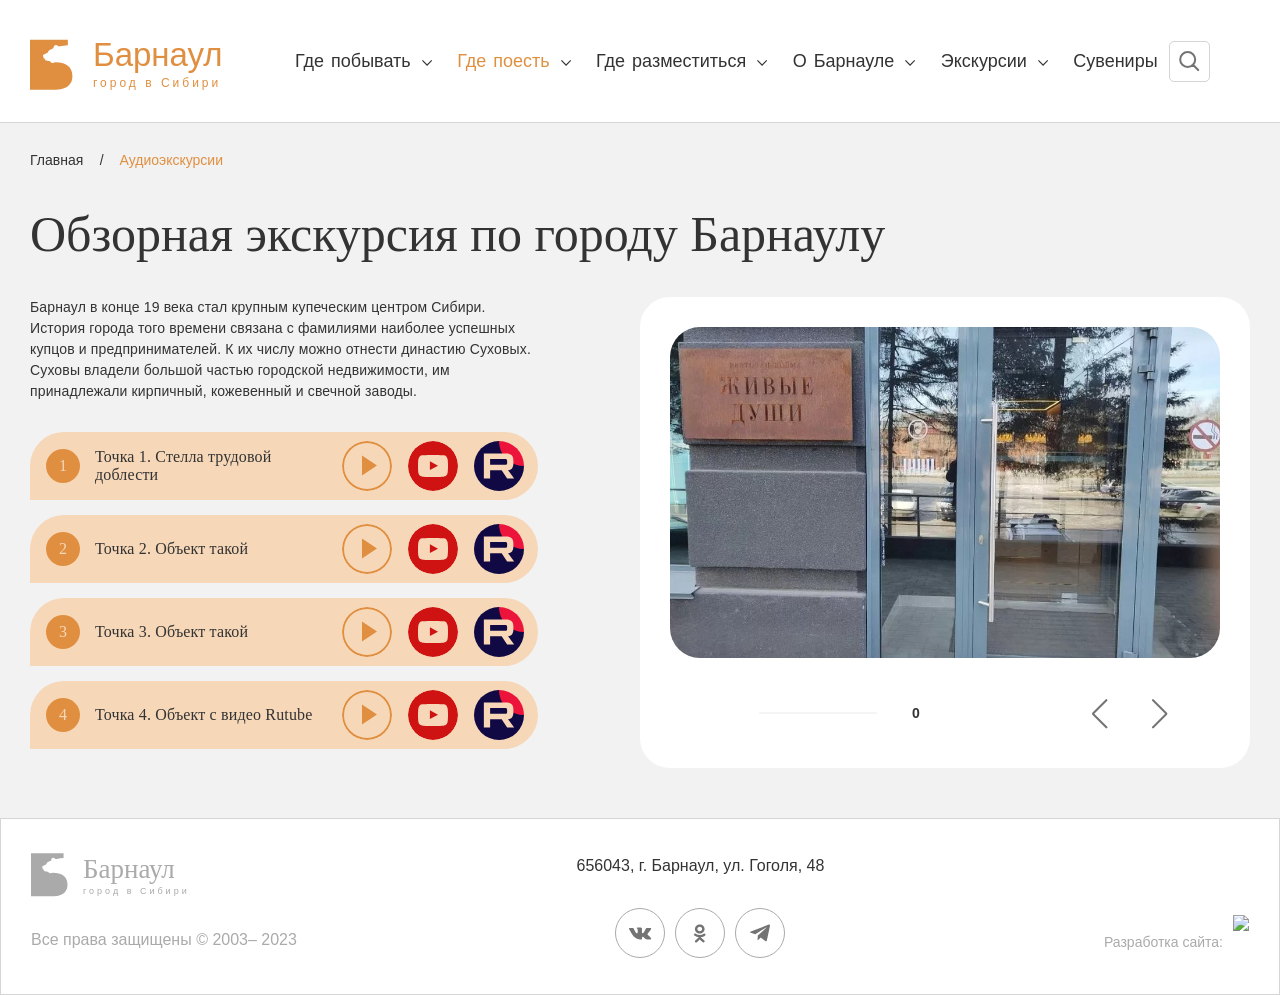
==== audio_tours.html @ 704bf7dd "upload static site" ====
<!DOCTYPE html>
<html lang="ru">

<head>
	<meta charset="UTF-8">
	<meta http-equiv="X-UA-Compatible" content="IE=edge">
	<meta name="viewport" content="width=device-width, initial-scale=1.0">
	<title>Барнаул | аудиоэкскурсии</title>
	<meta property="og:title" content="Барнаул | аудиоэкскурсии">
	<meta property="og:description" content="аудиоэкскурсии, город Барнаул">
	<meta property="og:url" content="/audio_tours.html">
	<meta property="og:site_name" content="Барнаул | аудиоэкскурсии">
	<!-- styles -->
	<link rel="stylesheet" href="css/vendor.min.css">
	<link rel="stylesheet" href="css/app.min.css">
</head>
<script>
	window.barnaul_data = {
		player_data: {
			"playlist": [{
				"title": "Rave Digger",
				"file": "rave_digger",
				"howl": null
			}, {
				"title": "80s Vibe",
				"file": "80s_vibe",
				"howl": null
			}, {
				"title": "Random podcast 1",
				"file": "3d45128e-9197-4abe-8f10-b49464379ad4",
				"howl": null
			}]
		},
	};
</script>
<html lang="ru-RU">

<body>
	<div class="site-wrap is-container-fix is-page-audio-tours" id="page">
		<!-- header -->
		<header class="header" id="header">
			<div class="container">
				<div class="x3-header">
					<div class="x3-header__logo">
						<a href="/" class="x3-logo ">
							<span class="x3-logo__img">
								<svg aria-hidden="true" width="43" height="51">
									<use xlink:href="#logo-svg"></use>
								</svg>
							</span>
							<span class="x3-logo__text">
								Барнаул
								<span>город в Сибири</span>
							</span>
						</a>
					</div>
					<div class="x3-header__menu">
						<div class="x3-tmenu ">
							<div class="x3-tmenu__icon">
								<svg aria-hidden="true" width="20" height="15">
									<use xlink:href="#menu-svg"></use>
								</svg>
							</div>
							<div class="x3-tmenu__wrap">
								<div class="x3-tmenu__mobile">
									<div class="x3-tmenu__btn"><a href="/feedback/" class="x3-btn">Свяжитесь с нами</a></div>
									<button class="x3-tmenu__close">
										<svg aria-hidden="true" width="15" height="15">
											<use xlink:href="#close-svg"></use>
										</svg></button>
								</div>
								<ul class="x3-tmenu__list">
									<li>
										<!-- <a href="/objects/where_visit/"> -->
										<a href="#">
											Где побывать <svg aria-hidden="true" width="11" height="7">
												<use xlink:href="#arrow-down-svg"></use>
											</svg></a>
										<ul>
											<!-- <li><a href="/objects/where_visit/Monuments/">Достопримечательности </a></li>
                                    <li><a href="/objects/where_visit/Museums/">Музеи / Галереи</a></li>
                                    <li><a href="/objects/where_visit/theaters/">Театры / Концертные залы</a></li> -->
											<li><a href="#">Достопримечательности </a></li>
											<li><a href="#">Музеи / Галереи</a></li>
											<li><a href="#">Театры / Концертные залы</a></li>
										</ul>
									</li>
									<li class="item-selected">
										<!-- <a href="/objects/where_eat/"> -->
										<a href="#">
											Где поесть <svg aria-hidden="true" width="11" height="7">
												<use xlink:href="#arrow-down-svg"></use>
											</svg></a>
										<ul>
											<li><a href="#">Кафе</a></li>
											<li><a href="#">Рестораны</a></li>
											<!-- <li><a href="/objects/where_eat/kafe/">Кафе</a></li>
                                    <li><a href="/objects/where_eat/restaurants/">Рестораны</a></li> -->
										</ul>
									</li>
									<li>
										<a href="#">
											<!-- <a href="/objects/where_stay/"> -->
											Где разместиться <svg aria-hidden="true" width="11" height="7">
												<use xlink:href="#arrow-down-svg"></use>
											</svg></a>
										<ul>
											<li><a href="#">Гостиницы/ Отели</a></li>
											<li><a href="#">Санатории</a></li>
											<li><a href="#">Хостелы</a></li>
											<!-- <li><a href="/objects/where_stay/hotels/">Гостиницы/ Отели</a></li>
                                    <li><a href="/objects/where_stay/sanatoriums/">Санатории</a></li>
                                    <li><a href="/objects/where_stay/hostels/">Хостелы</a></li> -->
										</ul>
									</li>
									<li>
										<a href="#">
											<!-- <a href="/about-barnaul/barnaul-turistiheskii/"> -->
											О Барнауле <svg aria-hidden="true" width="11" height="7">
												<use xlink:href="#arrow-down-svg"></use>
											</svg></a>
										<ul>
											<li><a href="#">Барнаул туристический</a></li>
											<li><a href="#">Интересный Барнаул</a></li>
											<li><a href="#" target="_blank">Советы туристам</a></li>
											<!-- <li><a href="/about-barnaul/barnaul-turistiheskii/">Барнаул туристический</a></li>
                                    <li><a href="/about-barnaul/interesnoe-o-gorode/">Интересный Барнаул</a></li>
                                    <li><a href="http://project27223.tilda.ws/visitingbarnaul" target="_blank">Советы туристам</a></li> -->
										</ul>
									</li>
									<li>
										<a href="#">
											<!-- <a href="/ekskursii/"> -->
											Экскурсии <svg aria-hidden="true" width="11" height="7">
												<use xlink:href="#arrow-down-svg"></use>
											</svg></a>
										<ul>
											<!-- <li><a href="/ekskursii/">Экскурсии</a></li> -->
											<li><a href="#">Экскурсии</a></li>
										</ul>
									</li>
									<li><a href="#" class="root-item">Сувениры</a></li>
									<!-- <li><a href="/souvenirs/" class="root-item">Сувениры</a></li> -->
								</ul>
							</div>
						</div>
					</div>
					<div class="x3-header__search x3-search">
						<div class="x3-search__icon svg-rotate">
							<svg aria-hidden="true" width="21" height="20">
								<use xlink:href="#search-svg"></use>
							</svg>
						</div>
						<div class="x3-search-panel">
							<div class="x3-search-panel__wrap">
								<form action="#">
									<!-- <form action="/search/index.php"> -->
									<input type="text" name="q" value="" size="15" maxlength="50" placeholder="Введите запрос">
								</form>
								<span class="x3-search-panel__text">Нажмите Enter для поиска или Esc для отмены</span>
								<button class="x3-search-panel__close">
									<svg aria-hidden="true" width="15" height="15">
										<use xlink:href="#close-svg"></use>
									</svg></button>
							</div>
						</div>
					</div>
					<div class="x3-header__btn">
						<!-- <a href="/feedback/" class="x3-btn">Свяжитесь с нами</a> -->
						<a href="#" class="x3-btn">Свяжитесь с нами</a>
					</div>
				</div>
			</div>
		</header>
		<!-- end of header -->
		<!-- menu -->
		<div class="menu">
		</div>
		<!-- end of menu -->
		<!-- layout -->
		<div class="site-content">
			<div class="container">
				<div class="x3-breadcrumb" itemscope="" itemtype="http://schema.org/BreadcrumbList">
					<div class="x3-breadcrumb__item" id="bx_breadcrumb_0" itemprop="itemListElement" itemscope="" itemtype="http://schema.org/ListItem">
						<a href="/" title="Главная" itemprop="item">
							<span itemprop="name">Главная</span>
						</a>
						<meta itemprop="position" content="1">
					</div>
					<div class="x3-breadcrumb__item">
						<span class="x3-breadcrumb__sep">/</span>
						<span>Аудиоэкскурсии</span>
					</div>
				</div>
				<h1 class="page-title">Обзорная экскурсия по городу Барнаулу</h1>
			</div>
			<section class="audio-tours__obzor container row">
				<div class="cell-5 cell-12-lg ">
					<div class="audio-tours__player">
						<div class="audio-player-slot">
							<div class="audio-player headline__player">
								<div id="loading"></div>
								<div id="playBtn" class="audio-player__play">
									<svg aria-hidden="true" width="45" height="45">
										<use xlink:href="#player-play-btn"></use>
									</svg>
								</div>
								<div id="pauseBtn" class="audio-player__pause">
									<svg aria-hidden="true" width="45" height="45">
										<use xlink:href="#player-pause-btn"></use>
									</svg>
								</div>
								<div class="audio-player__info">
									<div id="startbar" class="audio-player__startbar">
										<span class="start_title">Слушать аудиоэкскурсию</span>
									</div>
									<!-- Audio Info -->
									<div id="title">
										<span id="track"></span>
									</div>
									<div class="progress-track">
										<div id="progress"></div>
									</div>
									<div class="audio-player__footer progress-time">
										<div id="timer">0:00</div>
										<div id="duration">0:00</div>
									</div>
								</div>
							</div>
						</div>
						<div class="audio-player-controls">
							<div id="prevBtn"></div>
							<div id="nextBtn"></div>
						</div>
						<div class="audio-player-playlist">
							<div id="list"></div>
						</div>
					</div>
					<div class="audio-tours__text">
						Барнаул в конце 19 века стал крупным купеческим центром Сибири. История
						города того
						времени связана с фамилиями наиболее успешных купцов и предпринимателей. К их числу можно отнести династию
						Суховых. Суховы владели большой частью городской недвижимости, им принадлежали кирпичный, кожевенный и
						свечной заводы.
					</div>
					<div class="audio-tours__tabs">
						<div class="tabs-controls js-tabs-controls" data-tabs-container>
							<div class="tabs-item">
								<button data-tab-anchor="1" type="button" name="button" class="js-accordion-item tabs-trigger">
									<span class="accordion-title">Точка 1. Стелла трудовой доблести</span>
									<span class="accordion-icon accordion-icon_play">
										<svg aria-hidden="true" width="100%" height="100%">
											<use xlink:href="#media-audio-play"></use>
										</svg>
									</span>
									<span class="accordion-icon accordion-icon_pause">
										<svg aria-hidden="true" width="100%" height="100%">
											<use xlink:href="#media-audio-pause"></use>
										</svg>
									</span>
									<span class="accordion-icon accordion-icon_youtube">
										<svg aria-hidden="true" width="100%" height="100%">
											<use xlink:href="#media-youtube"></use>
										</svg>
									</span>
									<span class="accordion-icon accordion-icon_rutube">
										<svg aria-hidden="true" width="100%" height="100%">
											<use xlink:href="#media-rutube"></use>
										</svg>
									</span>
								</button>
								<div data-tab-target="1" class="tabs-target">
									<div class="tab-media tab-media_hide" id="tab-media-1">
										<audio src="https://html5book.ru/examples/media/track.mp3" controls loop>
									</div>
									<p>
										Как парк эта территория возникла в Барнауле относительно недавно –
										в тридцатые годы прошлого века. А уже в 1950-ых годах в парке была открыта сельскохозяйственная
										выставка – Алтайская ВДНХ. Помимо выставочных павильонов здесь были созданы пруд, летний кинотеатр
										и
										кафе. После развала СССР выставка закрылась.
									</p>
									<p>
										Сегодня Нагорный парк – одна из главных достопримечательностей города, наиболее популярное и
										благоустроенное место для прогулок.
										Но большую часть своей истории он провёл в совсем другом статусе…
									</p>
									<p>
										После эпидемии чумы, разразившейся в России в 1771 году, указом Сената были запрещены похороны при
										городских церквях. Местные власти приняли решение о создании нового, Нагорного кладбища, именно
										здесь. Рядом разместились Татарское и Протестантское кладбища. Умерших хоронили как бесплатно,
										так и за деньги. Плату взимали с тех. кто хотел похоронить родственника поближе к церкви. Храм,
										который сегодня находится в парке, – это копия кирпичного, построенного вместо сгоревшей
										деревянной
										церкви в середине XIX века. Среди похороненных есть самоубийца, атеисты и даже женщина – сотрудник
										ВЧК.
									</p>
									<p>
										А еще раньше, в первые годы строительства города и до создания кладбища, здесь собирались строить
										кремль для защиты от ДжунгАрского ханства. В итоге крепость построили на другом берегу Оби, в
										Белоярске.
									</p>
									<p>
										…Придя в Нагорный парк обязательно обратите внимание на большие буквы «БАРНАУЛ». К ним можно
										подойти
										и сфотографироваться! А если сделать на их фоне селфи, то надпись не исказится.
									</p>
									<div class="tabs-close-btn">
										<span>Свернуть</span>
										<svg aria-hidden="true" width="11" height="7">
											<use xlink:href="#arrow-down-svg"></use>
										</svg>
									</div>
								</div>
							</div>
							<div class="tabs-item">
								<button data-tab-anchor="2" type="button" name="button" class="js-accordion-item tabs-trigger">
									<span class="accordion-title">Точка 2. Объект такой</span>
									<span class="accordion-icon accordion-icon_play">
										<svg aria-hidden="true" width="100%" height="100%">
											<use xlink:href="#media-audio-play"></use>
										</svg>
									</span>
									<span class="accordion-icon accordion-icon_pause">
										<svg aria-hidden="true" width="100%" height="100%">
											<use xlink:href="#media-audio-pause"></use>
										</svg>
									</span>
									<span class="accordion-icon accordion-icon_youtube">
										<svg aria-hidden="true" width="100%" height="100%">
											<use xlink:href="#media-youtube"></use>
										</svg>
									</span>
									<span class="accordion-icon accordion-icon_rutube">
										<svg aria-hidden="true" width="100%" height="100%">
											<use xlink:href="#media-rutube"></use>
										</svg>
									</span>
								</button>
								<div data-tab-target="2" class="tabs-target">
									<div class="tab-media tab-media_hide" id="tab-media-2">
										<audio src="/resources/audio/80s_vibe.mp3" controls loop>
											<p>Your browser does not support the audio element.</p>
										</audio>
									</div>
									<p>
										Содержимое второй вкладки
									</p>
									<div class="tabs-close-btn">
										<span>Свернуть</span>
										<svg aria-hidden="true" width="11" height="7">
											<use xlink:href="#arrow-down-svg"></use>
										</svg>
									</div>
								</div>
							</div>
							<div class="tabs-item">
								<button data-tab-anchor="3" type="button" name="button" class="js-accordion-item tabs-trigger">
									<span class="accordion-title">Точка 3. Объект такой</span>
									<span class="accordion-icon accordion-icon_play">
										<svg aria-hidden="true" width="100%" height="100%">
											<use xlink:href="#media-audio-play"></use>
										</svg>
									</span>
									<span class="accordion-icon accordion-icon_pause">
										<svg aria-hidden="true" width="100%" height="100%">
											<use xlink:href="#media-audio-pause"></use>
										</svg>
									</span>
									<span class="accordion-icon accordion-icon_youtube">
										<svg aria-hidden="true" width="100%" height="100%">
											<use xlink:href="#media-youtube"></use>
										</svg>
									</span>
									<span class="accordion-icon accordion-icon_rutube">
										<svg aria-hidden="true" width="100%" height="100%">
											<use xlink:href="#media-rutube"></use>
										</svg>
									</span>
								</button>
								<div data-tab-target="3" class="tabs-target">
									Содержимое третьей вкладки
									<div class="tab-media " id="tab-media-3">
										<iframe width="560" height="315" src="https://www.youtube.com/embed/PR4EHK4P544?si=fDHed4vNyCrfZOGD" srcdomain="youtube" title="" frameborder="0"></iframe>
									</div>
									<div class="tabs-close-btn">
										<span>Свернуть</span>
										<svg aria-hidden="true" width="11" height="7">
											<use xlink:href="#arrow-down-svg"></use>
										</svg>
									</div>
								</div>
							</div>
							<div class="tabs-item">
								<button data-tab-anchor="4" type="button" name="button" class="js-accordion-item tabs-trigger">
									<span class="accordion-title">Точка 4. Объект c видео Rutube</span>
									<span class="accordion-icon accordion-icon_play">
										<svg aria-hidden="true" width="100%" height="100%">
											<use xlink:href="#media-audio-play"></use>
										</svg>
									</span>
									<span class="accordion-icon accordion-icon_pause">
										<svg aria-hidden="true" width="100%" height="100%">
											<use xlink:href="#media-audio-pause"></use>
										</svg>
									</span>
									<span class="accordion-icon accordion-icon_youtube">
										<svg aria-hidden="true" width="100%" height="100%">
											<use xlink:href="#media-youtube"></use>
										</svg>
									</span>
									<span class="accordion-icon accordion-icon_rutube">
										<svg aria-hidden="true" width="100%" height="100%">
											<use xlink:href="#media-rutube"></use>
										</svg>
									</span>
								</button>
								<div data-tab-target="4" class="tabs-target">
									Содержимое четвёртой вкладки
									<div class="tab-media " id="tab-media-4">
										<iframe width="560" height="315" src="https://rutube.ru/play/embed/6d9b102a6754d118b5153c78b319a82a" srcdomain="rutube" frameBorder="0" allow="clipboard-write; autoplay" webkitAllowFullScreen mozallowfullscreen allowFullScreen></iframe>
									</div>
									<!--     
                      <iframe id='my-player' src="https://rutube.ru/play/embed/{id_video_params}" style='height:auto;'> 
                      </iframe> 
                      { 
                          type: 'player:play', 
                          data: {} 
                      } 
                    
                    <script type="text/javascript">
                    function doCommand() {
                      var player = document.getElementById('my-player');
                      player.contentWindow.postMessage(JSON.stringify({CommandJSON}), '*');
                    }
                    </script> -->
									<div class="tabs-close-btn">
										<span>Свернуть</span>
										<svg aria-hidden="true" width="11" height="7">
											<use xlink:href="#arrow-down-svg"></use>
										</svg>
									</div>
								</div>
							</div>
						</div>
					</div>
				</div>
				<div class="cell-6 push-1 cell-12-lg push-0-lg">
					<div class="slider__block">
						<div class="swiper image-slider">
							<div class="swiper-wrapper">
								<div class="swiper-slide">
									<a href="#">
										<img loading="lazy" src="/img/slider/slide_audio_1.jpg" alt="">
									</a>
								</div>
								<div class="swiper-slide">
									<a href="#">
										<img loading="lazy" src="/img/slider/slide_audio_2.jpg" alt="">
									</a>
								</div>
								<div class="swiper-slide">
									<a href="#">
										<img loading="lazy" src="/img/slider/slide3.png" alt="">
									</a>
								</div>
							</div>
							<div class="swiper-controls">
								<div class="swiper-fractions">
									<div class="swiper-active-slide"></div>
									<div class="swiper-count-slides"></div>
								</div>
								<div class="swiper-scrollbar-holder">
									<div class="swiper-scrollbar"></div>
								</div>
								<div class="swiper-count-total"></div>
								<div class="swiper-arrows">
									<div class="swiper-button-prev">
										<svg aria-hidden="true" width="15" height="26">
											<use xlink:href="#slider-prev-svg"></use>
										</svg>
									</div>
									<div class="swiper-button-next">
										<svg aria-hidden="true" width="15" height="26">
											<use xlink:href="#slider-next-svg"></use>
										</svg>
									</div>
								</div>
							</div>
						</div>
					</div>
				</div>
			</section>
		</div>
		<!-- end of layout -->
		<!-- footer -->
		<footer class="x3-footer footer layout__footer" id="footer">
			<div class="container">
				<div class="x3-footer__logo">
					<a href="/" class="x3-logo x3-logo--dark">
						<span class="x3-logo__img">
							<svg aria-hidden="true" width="43" height="51">
								<use xlink:href="#logo-svg"></use>
							</svg>
						</span>
						<span class="x3-logo__text">
							Барнаул
							<span>город в Сибири</span>
						</span>
					</a>
					<div class="x3-footer__copyright">
						Все права защищены © 2003– 2023 </div>
				</div>
				<div class="x3-footer__contacts">
					656043, г. Барнаул, ул. Гоголя, 48 <div class="x3-footer__soc">
						<a href="https://vk.com/barnaultourism" target="_blank">
							<svg aria-hidden="true" width="23" height="13">
								<use xlink:href="#soc-vk-svg"></use>
							</svg>
						</a>
						<a href="https://ok.ru/group/70000000849849" target="_blank">
							<svg aria-hidden="true" width="12" height="19">
								<use xlink:href="#soc-ok-svg"></use>
							</svg>
						</a>
						<a href="https://t.me/barnaultourism" target="_blank">
							<svg aria-hidden="true" width="20" height="18">
								<use xlink:href="#soc-tg-svg"></use>
							</svg>
						</a>
					</div>
				</div>
				<div class="x3-footer__dev">
					Разработка сайта:
					<a href="https://klimovproject.online/">
						<img src="https://klimovproject.online/apple-touch-icon.png" />
					</a>
				</div>
			</div>
		</footer>
		<!-- end of footer -->
		<!-- svg-sprite -->
		<div class="common-svg-icons">
			<svg class="svg-sprite" xmlns="http://www.w3.org/2000/svg" style="display: none; width: 0;height: 0;" aria-hidden="true" version="1.1">
				<symbol id="logo-svg" height="52" viewBox="0 0 44 52" xmlns="http://www.w3.org/2000/svg">
					<path d="M26.2785 23.1766C23.4321 23.3071 23.0935 24.7789 21.6248 23.4044C20.1335 22.009 19.522 21.8903 17.7025 21.7379C15.8827 21.5856 15.1316 20.7462 15.2073 20.3648C15.2838 19.9836 15.8232 20.0496 15.7742 19.8199C15.6872 19.4143 14.188 19.5257 13.9327 18.7306C13.672 17.9186 13.5768 17.5209 13.4323 17.0684C13.028 15.8056 13.748 15.4666 13.748 15.4666C15.1742 14.8995 16.7459 14.1779 18.3235 13.239C19.1419 12.7522 18.0728 11.7682 19.7106 10.9126C20.7541 10.3678 21.8232 9.86653 22.9107 9.40139C22.919 9.39308 22.9258 9.38514 22.9366 9.3772C23.356 9.08413 24.1237 8.67197 24.1237 8.0644C24.1237 6.71505 25.2176 5.62111 26.5673 5.62111C27.2741 5.62111 27.8953 5.93551 28.3568 6.40065C29.2201 7.27 30.1071 6.90797 30.5726 6.87843C30.5838 6.87769 30.591 6.87917 30.6011 6.8788C33.2308 6.2633 35.9444 5.86452 38.7209 5.70004V0.230804H0.411414V0.252869H0V22.1673V51.2871H14.1895H26.2211C31.4726 51.1075 43.4005 49.6158 43.4005 37.459C43.4005 26.7841 35.6928 23.4639 26.2785 23.1766Z">
					</path>
				</symbol>
				<symbol id="arrow-down-svg" viewBox="0 0 11 7" xmlns="http://www.w3.org/2000/svg">
					<path d="M9.32362 0L10.1466 0.848338L5.07964 6.07143L0.0126953 0.848338L0.835672 0L5.07964 4.37475L9.32362 0Z">
					</path>
				</symbol>
				<symbol id="arrow-down-svg" viewBox="0 0 19 15" fill="none" xmlns="http://www.w3.org/2000/svg">
					<path d="M1.60645 7.3125L17.6064 7.3125M17.6064 7.3125L11.6064 1.3125M17.6064 7.3125L11.6064 13.3125" stroke="white" stroke-width="2" stroke-linecap="round" stroke-linejoin="round"></path>
				</symbol>
				<symbol id="search-svg" viewBox="0 0 21 20" fill="none" xmlns="http://www.w3.org/2000/svg">
					<path d="M19.1856 19L13.9856 13.8M8.68555 16C12.8277 16 16.1855 12.6421 16.1855 8.5C16.1855 4.35786 12.8277 1 8.68555 1C4.54341 1 1.18555 4.35786 1.18555 8.5C1.18555 12.6421 4.54341 16 8.68555 16Z" stroke-width="2" stroke-linecap="round" stroke-linejoin="round"></path>
				</symbol>
				<symbol id="slider-prev-svg" viewBox="0 0 15 26" fill="none" xmlns="http://www.w3.org/2000/svg">
					<path d="M13.0425 25L1.04248 13L13.0425 1" stroke-width="2" stroke-linecap="round" stroke-linejoin="round">
					</path>
				</symbol>
				<symbol id="slider-next-svg" viewBox="0 0 15 26" fill="none" xmlns="http://www.w3.org/2000/svg">
					<path d="M1.46191 25L13.4619 13L1.46191 1" stroke-width="2" stroke-linecap="round" stroke-linejoin="round">
					</path>
				</symbol>
				<symbol id="close-svg" viewBox="0 0 15 15" xmlns="http://www.w3.org/2000/svg">
					<path d="M13.5 1.5L1.5 13.5" stroke-width="1.5" stroke-linecap="round" stroke-linejoin="round"></path>
					<path d="M1.5 1.5L13.5 13.5" stroke-width="1.5" stroke-linecap="round" stroke-linejoin="round"></path>
				</symbol>
				<symbol id="menu-svg" viewBox="0 0 20 15" xmlns="http://www.w3.org/2000/svg">
					<path d="M1 7.94934H19" stroke-width="2" stroke-linecap="round" stroke-linejoin="round"></path>
					<path d="M1 1.94934H19" stroke-width="2" stroke-linecap="round" stroke-linejoin="round"></path>
					<path d="M1 13.9493H19" stroke-width="2" stroke-linecap="round" stroke-linejoin="round"></path>
				</symbol>
				<symbol id="arrow-left-svg" viewBox="0 0 38 15" xmlns="http://www.w3.org/2000/svg">
					<path d="M1 7.84961H37M37 7.84961L31 1.84961M37 7.84961L31 13.8496" stroke-width="2" stroke-linecap="round" stroke-linejoin="round"></path>
				</symbol>
				<symbol id="arrow-left2-svg" viewBox="0 0 19 15" fill="none" xmlns="http://www.w3.org/2000/svg">
					<path d="M17.127 7.07373L1.12695 7.07373M1.12695 7.07373L7.12695 1.07373M1.12695 7.07373L7.12695 13.0737" stroke="white" stroke-width="2" stroke-linecap="round" stroke-linejoin="round"></path>
				</symbol>
				<symbol id="dev-logo-svg" viewBox="0 0 82 33" fill="none" xmlns="http://www.w3.org/2000/svg">
					<path fill-rule="evenodd" clip-rule="evenodd" d="M78.1915 15.2018C78.2254 15.3389 78.2651 15.4835 78.2788 15.5842C78.1981 15.6234 78.0782 15.6393 77.9715 15.6484C77.9644 15.5583 77.9658 15.4824 77.9739 15.4183C78.0409 15.3433 78.115 15.2698 78.1915 15.2018ZM71.0916 17.8671C69.3055 23.0822 63.4678 17.7066 65.4379 16.5242C65.184 16.3941 64.9428 16.2528 64.7162 16.0999C64.6511 16.0556 64.6124 15.9876 64.5912 15.9141C64.704 15.8452 64.6974 15.9365 64.8267 15.9106C66.0742 15.6618 70.0031 17.3843 76.1722 16.1052C76.176 15.9841 76.1878 15.8558 76.2076 15.7202C76.2265 15.5214 76.2676 15.3255 76.3322 15.1378C76.3521 15.0636 76.3738 14.9885 76.3983 14.9111C77.4669 11.5239 83.9315 13.8751 79.5244 17.7803C79.3148 17.9658 79.1095 18.1071 78.9103 18.2092C78.8891 18.2398 78.8664 18.2692 78.8405 18.2974C77.6279 20.3487 76.547 21.0274 74.1346 22.0231C72.5841 22.6628 67.7017 24.3476 65.0108 24.5812C65.4431 26.2453 62.6498 27.0833 60.9308 25.5672C59.7413 25.4992 55.0614 25.2799 53.7884 24.738C52.6547 26.301 50.912 26.8683 48.9995 25.8369C47.1072 24.8164 50.2753 25.0318 47.9025 21.7926C46.1722 19.4301 46.3984 20.5854 44.0225 19.1527L43.6182 18.8537L43.6909 18.8627L43.6901 18.8625C44.7519 18.7139 50.4532 18.0352 47.5518 15.8354C40.9928 10.8622 49.7113 11.9321 50.9649 11.5714C51.4695 11.4262 49.5484 8.88002 51.0536 7.80271C53.3301 6.17323 55.8067 8.52717 56.9527 9.22477C57.2525 8.53818 57.2534 6.92356 58.06 6.35422C61.1337 4.18587 62.7806 9.91427 63.4791 10.316C63.4697 10.32 63.4753 10.3178 63.4626 10.3221C64.2541 10.3845 64.6152 6.8052 66.8572 7.36095C70.3321 8.22227 66.9592 14.4601 66.0142 15.8285C66.2724 15.1125 69.0124 8.07727 66.2583 8.31231C64.4986 10.0661 64.2659 14.4875 60.935 8.83443C60.4021 7.93063 60.0916 7.22955 59.0791 7.53093C58.6052 8.62159 58.6085 12.9576 55.2068 9.94589C54.4176 9.24683 53.1182 8.60395 52.0175 8.9822C51.9287 9.38501 53.3391 12.2802 51.6021 12.7502C49.1821 13.405 44.3555 11.7132 47.237 14.38C48.4397 15.4931 50.6779 17.4299 47.6911 18.6395C46.6501 19.0608 45.6799 19.0854 44.6557 18.984C45.6946 19.13 47.0425 19.3905 47.3843 19.8873C48.7734 21.9082 50.593 22.874 49.5461 24.8991C52.6221 26.1755 52.185 23.0656 53.9088 23.3422C57.1741 23.866 55.8775 24.13 60.2199 24.2333C60.5758 24.2589 60.9213 24.3579 61.0393 24.6165C62.0414 24.8982 63.5391 25.6274 63.625 24.9611L63.6188 24.9548C63.5301 24.9559 62.9505 24.4131 62.8405 24.3519C62.4459 24.1231 62.3123 23.619 62.5417 23.2259C62.7711 22.8328 63.2766 22.6996 63.6712 22.9282C64.2159 23.333 64.5794 23.7226 64.797 24.085C65.3086 23.8928 65.8292 23.7151 66.356 23.5436C65.8401 23.2759 65.8613 22.6225 65.7839 22.522C65.7089 22.5128 65.6791 22.5092 65.5975 22.4958C61.6468 21.8542 64.0762 21.1708 63.2804 19.861L63.279 19.8582C62.7928 20.0959 62.5044 20.5834 62.1023 21.0633L62.1018 21.0643H62.1013C61.4811 19.6666 62.7494 18.6236 64.0205 18.3347C64.4024 18.3232 64.721 18.622 64.7328 19.0022C64.7441 19.3825 64.4444 19.7002 64.063 19.7116L64.0196 19.7101C64.155 19.8928 64.2074 20.1679 64.2414 20.4329C64.2815 20.7477 64.2957 21.0482 64.3929 21.1608L64.4038 21.1599C64.4132 21.1145 64.3915 21.1287 64.3995 21.0921C64.5982 21.0441 64.8054 21.0182 65.0117 21.0145C65.9538 20.9978 66.8823 21.4503 66.9219 22.4562C66.9252 22.5428 66.9224 22.6334 66.912 22.7282C67.1164 22.8616 67.3793 22.9432 67.7102 23.1153L67.7706 23.0967C70.0074 22.4002 72.3079 21.6886 74.4735 20.3717C76.2383 19.2985 76.472 19.1393 77.1082 18.0664C76.9444 17.9348 76.7986 17.7724 76.674 17.5879C75.0253 17.8208 73.0452 17.942 71.0987 17.829C71.0968 17.8417 71.0944 17.8542 71.0916 17.8671ZM66.3031 16.9091C65.335 17.6737 66.7435 18.5439 67.9551 18.5048C67.7338 18.2162 67.6351 17.693 67.7054 17.3448C67.2164 17.2238 66.7463 17.0796 66.3031 16.9091ZM66.8695 22.699C66.8525 22.6602 66.8289 22.6286 66.8001 22.6345L66.7997 22.6435C66.8223 22.6631 66.8454 22.6815 66.8695 22.699ZM77.2239 17.8687L77.2597 17.8072C77.196 17.7891 77.1337 17.768 77.0733 17.7434C77.1214 17.7884 77.1719 17.8301 77.2239 17.8687ZM79.0444 17.6227C79.0529 17.6779 79.0557 17.7338 79.0524 17.7895C79.1435 17.7246 79.2351 17.6502 79.3271 17.5657C79.4007 17.4977 79.4706 17.4306 79.5381 17.3639C79.3828 17.4629 79.2167 17.5499 79.0444 17.6227ZM53.8743 24.6157C53.8805 24.6099 53.8847 24.6035 53.8875 24.5968L53.8743 24.6157ZM49.4545 25.066L49.4474 25.0783L49.4502 25.0779L49.4545 25.066ZM76.5664 16.0205L76.5866 16.0159C76.58 15.995 76.5734 15.9738 76.5673 15.953C76.5668 15.9759 76.5664 15.9983 76.5664 16.0205ZM52.0203 8.97335C52.0241 8.96729 52.0264 8.96343 52.0297 8.95242C52.0255 8.95774 52.0227 8.96526 52.0203 8.97335ZM78.1551 14.3809C78.2552 14.3195 78.3703 14.2631 78.5011 14.2127C78.8188 14.1837 79.1487 14.2192 79.4399 14.3158C79.4753 14.4263 79.4871 14.5656 79.4786 14.7227C79.3431 14.599 79.1699 14.5071 78.9778 14.4479C78.8343 14.2632 78.5719 14.2072 78.1551 14.3809ZM80.071 14.7001C80.4377 15.0961 80.4727 15.7204 79.7689 16.5448C79.5574 16.7923 79.3238 16.9848 79.0812 17.1261C79.6556 16.5487 80.054 15.5225 80.071 14.7001ZM79.9336 13.9264L79.9719 13.9481L79.9369 13.9327L79.9336 13.9264Z" fill="#AAAAAA"></path>
					<path fill-rule="evenodd" clip-rule="evenodd" d="M43.6182 26.6819C51.7778 26.1188 55.2716 26.0981 63.8078 26.2857C67.783 26.3692 66.4859 26.3065 69.8546 26.5358C61.5903 27.0574 52.1753 26.9321 43.6182 26.6819V26.661V26.6819Z" fill="#AAAAAA"></path>
					<path d="M24.6752 4.53235L27.7458 0.507712H22.5912L19.582 4.53235H24.6752Z" fill="#AD2C21"></path>
					<path d="M13.5217 32.2572C13.159 32.2572 12.7979 32.2008 12.4383 32.0879C12.079 31.9749 11.7891 31.8279 11.5688 31.6473L11.9381 30.8725C12.1322 31.021 12.3736 31.1404 12.662 31.2308C12.9502 31.3212 13.2367 31.3663 13.5217 31.3663C13.8779 31.3663 14.1761 31.3082 14.4156 31.1921C14.6553 31.0759 14.8365 30.9048 14.9597 30.6788C15.0826 30.4529 15.1442 30.1721 15.1442 29.8364V28.8581L15.2512 28.9261C15.2187 29.1263 15.1135 29.3183 14.9353 29.5023C14.7572 29.6862 14.5354 29.8364 14.2699 29.9525C14.0043 30.0686 13.7321 30.1267 13.4537 30.1267C12.9679 30.1267 12.5357 30.0122 12.1568 29.7831C11.7777 29.5539 11.4783 29.2407 11.2579 28.8438C11.0378 28.4467 10.9277 27.9931 10.9277 27.4832C10.9277 26.9732 11.0362 26.5196 11.253 26.1225C11.4702 25.7253 11.7681 25.4124 12.147 25.1832C12.5259 24.9539 12.9518 24.8394 13.4245 24.8394C13.6189 24.8394 13.8066 24.8635 13.988 24.912C14.1695 24.9605 14.3378 25.0283 14.4934 25.1153C14.6488 25.2025 14.788 25.2977 14.911 25.401C15.0342 25.5043 15.1345 25.6142 15.2122 25.7303C15.2899 25.8464 15.3386 25.9563 15.3581 26.0595L15.1442 26.137V24.946H16.1448V29.72C16.1448 30.1267 16.0851 30.4867 15.9652 30.7999C15.8454 31.113 15.6721 31.3777 15.4455 31.5938C15.2187 31.8101 14.9434 31.9749 14.6197 32.0879C14.2957 32.2008 13.9297 32.2572 13.5217 32.2572ZM13.5606 29.2069C13.8779 29.2069 14.1598 29.1325 14.4058 28.984C14.6519 28.8357 14.8431 28.6323 14.979 28.3741C15.1151 28.1157 15.1829 27.8189 15.1829 27.4832C15.1829 27.1474 15.1135 26.8488 14.9742 26.5873C14.8348 26.3257 14.6438 26.1209 14.401 25.9723C14.158 25.8239 13.8779 25.7498 13.5606 25.7498C13.2496 25.7498 12.9728 25.8255 12.7298 25.9771C12.487 26.1291 12.2958 26.3355 12.1568 26.597C12.0174 26.8585 11.9477 27.1538 11.9477 27.4832C11.9477 27.8125 12.0174 28.1078 12.1568 28.3691C12.2958 28.6306 12.487 28.8357 12.7298 28.984C12.9728 29.1325 13.2496 29.2069 13.5606 29.2069ZM17.5441 30.0299V24.946H18.5545V26.5437L18.4573 26.1565C18.5286 25.911 18.6499 25.6882 18.8216 25.4883C18.9933 25.288 19.1909 25.1299 19.4144 25.0138C19.6378 24.8975 19.8694 24.8394 20.1091 24.8394C20.2192 24.8394 20.3245 24.8491 20.4248 24.8684C20.5251 24.8879 20.6044 24.9103 20.6628 24.9362L20.4004 26.0209C20.3228 25.9885 20.2369 25.9611 20.143 25.9386C20.049 25.9159 19.9568 25.9047 19.8661 25.9047C19.6911 25.9047 19.5245 25.9386 19.3657 26.0062C19.2071 26.074 19.0678 26.1677 18.9479 26.2872C18.8283 26.4066 18.7327 26.5454 18.6614 26.7034C18.5902 26.8616 18.5545 27.0343 18.5545 27.2216V30.0299H17.5441ZM23.5387 30.1267C23.04 30.1267 22.5947 30.0122 22.2029 29.7831C21.8109 29.5539 21.5017 29.2407 21.2749 28.8438C21.0483 28.4467 20.935 27.9931 20.935 27.4832C20.935 26.9732 21.0483 26.5196 21.2749 26.1225C21.5017 25.7253 21.8109 25.4124 22.2029 25.1832C22.5947 24.9539 23.04 24.8394 23.5387 24.8394C24.031 24.8394 24.4731 24.9539 24.8649 25.1832C25.2569 25.4124 25.5659 25.7253 25.7927 26.1225C26.0195 26.5196 26.1329 26.9732 26.1329 27.4832C26.1329 27.9931 26.0195 28.4467 25.7927 28.8438C25.5659 29.2407 25.2569 29.5539 24.8649 29.7831C24.4731 30.0122 24.031 30.1267 23.5387 30.1267ZM23.5387 29.2165C23.8431 29.2165 24.1151 29.1406 24.3548 28.989C24.5944 28.8372 24.7823 28.6306 24.9184 28.3691C25.0545 28.1078 25.1192 27.8125 25.1127 27.4832C25.1192 27.1474 25.0545 26.8488 24.9184 26.5873C24.7823 26.3257 24.5944 26.1209 24.3548 25.9723C24.1151 25.8239 23.8431 25.7498 23.5387 25.7498C23.2343 25.7498 22.9607 25.8255 22.7179 25.9771C22.4749 26.1291 22.2853 26.3355 22.1494 26.597C22.0133 26.8585 21.9486 27.1538 21.9549 27.4832C21.9486 27.8125 22.0133 28.1078 22.1494 28.3691C22.2853 28.6306 22.4749 28.8372 22.7179 28.989C22.9607 29.1406 23.2343 29.2165 23.5387 29.2165ZM29.0088 30.1267C28.6459 30.1267 28.3303 30.0429 28.0615 29.875C27.7926 29.7072 27.5852 29.4716 27.4395 29.168C27.2939 28.8647 27.2209 28.5031 27.2209 28.0835V24.946H28.2218V27.8125C28.2218 28.2577 28.327 28.6097 28.5375 28.8679C28.7481 29.1263 29.041 29.2553 29.4168 29.2553C29.6045 29.2553 29.7761 29.2248 29.9318 29.1632C30.0872 29.1018 30.2216 29.0164 30.335 28.9068C30.4482 28.7969 30.5374 28.6644 30.6021 28.5095C30.6669 28.3546 30.6993 28.1868 30.6993 28.006V24.946H31.6999V30.0299H30.6993V28.9647L30.8741 28.8486C30.7965 29.0875 30.6652 29.3038 30.4807 29.4973C30.2961 29.691 30.0774 29.8443 29.8248 29.9573C29.5722 30.0703 29.3001 30.1267 29.0088 30.1267ZM33.099 32.1605V24.946H34.1096V26.108L33.9541 26.0209C33.9928 25.8271 34.1031 25.6416 34.2845 25.464C34.4658 25.2865 34.6876 25.1413 34.9499 25.0283C35.2123 24.9153 35.4826 24.8587 35.7612 24.8587C36.221 24.8587 36.6291 24.9717 36.9854 25.1977C37.3415 25.4236 37.6234 25.7336 37.8306 26.1274C38.0379 26.5211 38.1415 26.9732 38.1415 27.4832C38.1415 27.9867 38.0395 28.4369 37.8356 28.8341C37.6315 29.231 37.3512 29.5442 36.995 29.7733C36.6388 30.0025 36.2373 30.1172 35.7903 30.1172C35.4924 30.1172 35.2042 30.0574 34.9256 29.938C34.6472 29.8185 34.4108 29.6653 34.2163 29.478C34.0221 29.2907 33.9023 29.0972 33.8568 28.8969L34.1096 28.7613V32.1605H33.099ZM35.6253 29.1972C35.9231 29.1972 36.1887 29.123 36.4218 28.9745C36.655 28.826 36.8396 28.6225 36.9757 28.3643C37.1117 28.1061 37.1798 27.8125 37.1798 27.4832C37.1798 27.1538 37.1134 26.8616 36.9805 26.6067C36.8477 26.3517 36.6646 26.1499 36.4316 26.0015C36.1984 25.8529 35.9297 25.7788 35.6253 25.7788C35.3207 25.7788 35.0519 25.8512 34.8186 25.9966C34.5856 26.142 34.401 26.3438 34.265 26.6019C34.1291 26.8601 34.0608 27.1538 34.0608 27.4832C34.0608 27.8125 34.1291 28.1061 34.265 28.3643C34.401 28.6225 34.5856 28.826 34.8186 28.9745C35.0519 29.123 35.3207 29.1972 35.6253 29.1972Z" fill="#AAAAAA"></path>
					<path d="M24.1058 22.1731L17.6469 13.6617L23.8574 5.52165H18.7026L15.0694 10.3808L11.5294 5.52165H6.09529L12.3059 13.7854L5.87793 22.1731H11.1568L14.9453 17.0661L18.6095 22.1731H24.1058ZM35.533 9.32851L40.4393 3.75743V0.507595H29.4006L26.331 4.53129H34.4773L30.0058 9.57607V12.888H32.3036C35.1604 12.888 36.3716 13.9092 36.3716 15.5496C36.3716 17.3138 34.8187 18.3352 32.3036 18.3352C30.0368 18.3352 27.7389 17.6233 26.0929 16.3854L24.1367 20.2231C26.2484 21.7089 29.3848 22.5446 32.4277 22.5446C38.6073 22.5446 41.433 19.2019 41.433 15.5496C41.433 12.3617 39.4457 9.94745 35.533 9.32851Z" fill="#AAAAAA"></path>
					<path d="M5.0932 30.1691L10.5227 23.1815H5.36809L0 30.1691H5.0932Z" fill="#AAAAAA"></path>
				</symbol>
				<symbol id="soc-vk-svg" viewBox="0 0 23 13" fill="none" xmlns="http://www.w3.org/2000/svg">
					<path d="M21.9722 11.2108C21.9126 11.1162 21.544 10.3563 19.7703 8.79465C17.9135 7.15934 18.1629 7.42489 20.3994 4.59727C21.7616 2.8752 22.3062 1.82355 22.1357 1.37397C21.9736 0.945428 20.9717 1.05848 20.9717 1.05848L17.6405 1.07688C17.6405 1.07688 17.3938 1.04533 17.2095 1.14918C17.0308 1.25172 16.9157 1.48834 16.9157 1.48834C16.9157 1.48834 16.3878 2.8213 15.6838 3.95445C14.1997 6.34563 13.6053 6.47183 13.3628 6.32329C12.7988 5.97756 12.9401 4.93248 12.9401 4.19107C12.9401 1.87351 13.3101 0.907305 12.2182 0.657539C11.8551 0.574722 11.5891 0.519511 10.662 0.510309C9.47306 0.498478 8.46565 0.514253 7.89612 0.778479C7.51643 0.95463 7.22405 1.34768 7.4028 1.37003C7.62313 1.39764 8.12199 1.49754 8.38666 1.83933C8.72894 2.2797 8.71646 3.27088 8.71646 3.27088C8.71646 3.27088 8.91323 5.99859 8.25779 6.33775C7.80743 6.57042 7.19079 6.09587 5.86743 3.92553C5.18982 2.81473 4.6771 1.58562 4.6771 1.58562C4.6771 1.58562 4.57872 1.35688 4.40273 1.23463C4.18933 1.08609 3.89001 1.03876 3.89001 1.03876L0.722268 1.05717C0.722268 1.05717 0.246967 1.07031 0.0723666 1.26618C-0.0828336 1.44102 0.0598952 1.8012 0.0598952 1.8012C0.0598952 1.8012 2.54033 7.30526 5.34779 10.0803C7.92383 12.624 10.8477 12.457 10.8477 12.457H12.1724C12.1724 12.457 12.5729 12.4149 12.7766 12.2059C12.9651 12.014 12.9581 11.6538 12.9581 11.6538C12.9581 11.6538 12.9318 9.96724 13.7577 9.71879C14.5711 9.47428 15.6159 11.3488 16.7231 12.0705C17.5601 12.6161 18.1961 12.4965 18.1961 12.4965L21.1574 12.457C21.1574 12.457 22.7067 12.3663 21.9722 11.2108Z" fill="#737373"></path>
				</symbol>
				<symbol id="soc-ok-svg" viewBox="0 0 12 19" fill="none" xmlns="http://www.w3.org/2000/svg">
					<path d="M4.81567 13.186C3.32839 13.0405 1.98739 12.6968 0.839286 11.8543C0.696827 11.7495 0.549748 11.6485 0.419747 11.5314C-0.0827762 11.0786 -0.13341 10.56 0.264228 10.0255C0.6044 9.56817 1.17544 9.44582 1.76898 9.70843C1.88391 9.75933 1.99342 9.82286 2.09831 9.8911C4.238 11.2705 7.17738 11.3086 9.32511 9.95313C9.5379 9.80005 9.76535 9.67525 10.029 9.61153C10.5415 9.48805 11.0195 9.66469 11.2946 10.0855C11.6089 10.566 11.6049 11.035 11.2177 11.4081C10.6237 11.9801 9.90941 12.3939 9.11574 12.6827C8.36528 12.9557 7.54328 13.0931 6.72972 13.1843C6.85248 13.3097 6.91035 13.3713 6.9871 13.4437C8.09181 14.4851 9.20134 15.5221 10.3024 16.5667C10.6776 16.9226 10.7559 17.364 10.5494 17.7779C10.3235 18.2304 9.81799 18.5281 9.3223 18.4962C9.00825 18.4758 8.76332 18.3292 8.54571 18.1235C7.71206 17.3364 6.86273 16.5639 6.04595 15.7619C5.80826 15.5287 5.69393 15.5728 5.48416 15.7753C4.64548 16.5854 3.79314 17.383 2.93578 18.1761C2.5508 18.5322 2.09268 18.5963 1.64622 18.3929C1.17162 18.177 0.869626 17.7225 0.892934 17.2657C0.909008 16.9568 1.07096 16.7207 1.297 16.509C2.39026 15.4848 3.4805 14.458 4.57114 13.432C4.64327 13.3638 4.71058 13.2914 4.81567 13.186Z" fill="#737373"></path>
					<path d="M5.72174 9.61847C3.06847 9.60999 0.892814 7.54628 0.908285 5.05294C0.923556 2.53208 3.10062 0.500611 5.78 0.507586C8.46482 0.514373 10.6198 2.57506 10.6063 5.12213C10.5927 7.61038 8.40192 9.62714 5.72174 9.61847ZM8.13308 5.05897C8.12846 3.82098 7.0776 2.83541 5.76072 2.83427C4.43278 2.83296 3.37248 3.83644 3.38272 5.08574C3.39257 6.31903 4.45247 7.29763 5.77297 7.2931C7.08946 7.28876 8.1375 6.29678 8.13308 5.05897Z" fill="#737373"></path>
				</symbol>
				<symbol id="soc-tg-svg" viewBox="0 0 20 18" fill="none" xmlns="http://www.w3.org/2000/svg">
					<path d="M7.84784 11.4923L7.517 16.1458C7.99034 16.1458 8.19534 15.9424 8.44118 15.6983L10.6604 13.5774L15.2588 16.945C16.1022 17.415 16.6964 17.1675 16.9239 16.1691L19.9423 2.02544L19.9431 2.02461C20.2106 0.777913 19.4923 0.290401 18.6706 0.596242L0.928504 7.3889C-0.282359 7.85891 -0.264025 8.53393 0.722666 8.83977L5.25861 10.2506L15.7947 3.65798C16.2905 3.32964 16.7414 3.51131 16.3705 3.83965L7.84784 11.4923Z" fill="#737373"></path>
				</symbol>
				<symbol id="filter-svg" viewBox="0 0 21 21" fill="none" xmlns="http://www.w3.org/2000/svg">
					<path d="M3.83334 17.948V12.1146" stroke="white" stroke-width="1.5" stroke-linecap="round" stroke-linejoin="round"></path>
					<path d="M3.83334 8.78133V2.948" stroke="white" stroke-width="1.5" stroke-linecap="round" stroke-linejoin="round"></path>
					<path d="M10.5 17.948V10.448" stroke="white" stroke-width="1.5" stroke-linecap="round" stroke-linejoin="round"></path>
					<path d="M10.5 7.11466V2.948" stroke="white" stroke-width="1.5" stroke-linecap="round" stroke-linejoin="round"></path>
					<path d="M17.1667 17.948V13.7814" stroke="white" stroke-width="1.5" stroke-linecap="round" stroke-linejoin="round"></path>
					<path d="M17.1667 10.448V2.948" stroke="white" stroke-width="1.5" stroke-linecap="round" stroke-linejoin="round"></path>
					<path d="M1.33334 12.1146H6.33334" stroke="white" stroke-width="1.5" stroke-linecap="round" stroke-linejoin="round"></path>
					<path d="M8 7.11462H13" stroke="white" stroke-width="1.5" stroke-linecap="round" stroke-linejoin="round">
					</path>
					<path d="M14.6667 13.7814H19.6667" stroke="white" stroke-width="1.5" stroke-linecap="round" stroke-linejoin="round"></path>
				</symbol>
				<symbol id="arrow-bottom-svg" viewBox="0 0 27 15" fill="none" xmlns="http://www.w3.org/2000/svg">
					<path d="M1.00481 1.54826L12.9952 13.5579L25.0048 1.56747" stroke-width="2" stroke-linecap="round" stroke-linejoin="round"></path>
				</symbol>
				<symbol id="partner-icon-svg" width="100%" viewBox="0 0 123 117" fill="none" xmlns="http://www.w3.org/2000/svg">
					<g filter="url(#filter0_d_827_290)">
						<path d="M0 0H102.111V67.1632C102.111 83.1794 89.1277 96.1632 73.1114 96.1632H0V0Z" fill="#E08F40" />
						<path d="M67.82 43.5984C63.3955 43.8039 62.8692 46.1215 60.5861 43.9571C58.268 41.7598 57.3175 41.5729 54.4892 41.3329C51.6604 41.0931 50.4929 39.7714 50.6105 39.1708C50.7294 38.5705 51.5679 38.6745 51.4917 38.3128C51.3565 37.6741 49.0261 37.8495 48.6292 36.5975C48.224 35.3189 48.076 34.6926 47.8514 33.9801C47.2229 31.9916 48.3421 31.4578 48.3421 31.4578C50.5591 30.5649 53.0022 29.4286 55.4545 27.9502C56.7266 27.1836 55.0648 25.6342 57.6106 24.2869C59.2327 23.429 60.8945 22.6397 62.585 21.9073C62.5979 21.8942 62.6085 21.8817 62.6253 21.8692C63.2772 21.4077 64.4705 20.7587 64.4705 19.802C64.4705 17.6772 66.1709 15.9546 68.269 15.9546C69.3676 15.9546 70.3333 16.4497 71.0506 17.1821C72.3926 18.5511 73.7714 17.981 74.495 17.9345C74.5124 17.9333 74.5236 17.9356 74.5393 17.9351C78.627 16.9659 82.8451 16.3379 87.161 16.0789V7.4668H27.6112V7.50154H26.9717V42.0091V87.8626H49.0284H67.7308C75.894 87.5798 94.4352 85.2309 94.4352 66.0882C94.4352 49.2789 82.454 44.0508 67.82 43.5984Z" fill="white" />
						<path d="M47.4443 58.5983V57.1659C47.4443 56.1365 47.6679 55.2002 48.1149 54.3568C48.5619 53.5135 49.22 52.8376 50.0893 52.3291C50.9585 51.8206 52.0264 51.5664 53.293 51.5664C54.5968 51.5664 55.6833 51.8206 56.5526 52.3291C57.4342 52.8376 58.0923 53.5135 58.527 54.3568C58.974 55.2002 59.1975 56.1365 59.1975 57.1659V58.5983C59.1975 59.6029 58.974 60.5268 58.527 61.3701C58.0923 62.2135 57.4404 62.8894 56.5712 63.3979C55.702 63.9063 54.6279 64.1606 53.3489 64.1606C52.0574 64.1606 50.9709 63.9063 50.0893 63.3979C49.22 62.8894 48.5619 62.2135 48.1149 61.3701C47.6679 60.5268 47.4443 59.6029 47.4443 58.5983ZM51.0019 57.1659V58.5983C51.0019 59.0324 51.0827 59.4478 51.2441 59.8447C51.4179 60.2292 51.6787 60.5454 52.0264 60.7935C52.3865 61.0291 52.8211 61.1469 53.3302 61.1469C53.8642 61.1469 54.2988 61.0291 54.6341 60.7935C54.9693 60.5454 55.2177 60.2292 55.3791 59.8447C55.5405 59.4478 55.6213 59.0324 55.6213 58.5983V57.1659C55.6213 56.707 55.5343 56.2853 55.3605 55.9009C55.1991 55.504 54.9445 55.1878 54.5968 54.9521C54.2615 54.7041 53.8269 54.5801 53.293 54.5801C52.7963 54.5801 52.3741 54.7041 52.0264 54.9521C51.6787 55.1878 51.4179 55.504 51.2441 55.9009C51.0827 56.2853 51.0019 56.707 51.0019 57.1659ZM60.4082 73.8341V72.4017C60.4082 71.3847 60.6317 70.4546 61.0788 69.6112C61.5382 68.7679 62.2025 68.092 63.0718 67.5835C63.9534 67.075 65.0337 66.8208 66.3127 66.8208C67.6041 66.8208 68.6845 67.075 69.5537 67.5835C70.4229 68.092 71.081 68.7679 71.5281 69.6112C71.9751 70.4546 72.1986 71.3847 72.1986 72.4017V73.8341C72.1986 74.8511 71.9751 75.7812 71.5281 76.6245C71.0935 77.4679 70.4415 78.1438 69.5723 78.6523C68.7031 79.1607 67.629 79.415 66.35 79.415C65.0586 79.415 63.972 79.1607 63.0904 78.6523C62.2087 78.1438 61.5382 77.4679 61.0788 76.6245C60.6317 75.7812 60.4082 74.8511 60.4082 73.8341ZM63.9844 72.4017V73.8341C63.9844 74.2806 64.0838 74.7022 64.2825 75.0991C64.4811 75.496 64.7543 75.8122 65.102 76.0478C65.4621 76.2835 65.8781 76.4013 66.35 76.4013C66.946 76.4013 67.4117 76.2835 67.7469 76.0478C68.0822 75.8122 68.3119 75.496 68.4361 75.0991C68.5727 74.7022 68.641 74.2806 68.641 73.8341V72.4017C68.641 71.9552 68.5541 71.5397 68.3802 71.1553C68.2064 70.7584 67.9456 70.4422 67.5979 70.2065C67.2627 69.9585 66.8343 69.8345 66.3127 69.8345C65.7912 69.8345 65.3566 69.9585 65.0089 70.2065C64.6736 70.4422 64.4191 70.7584 64.2452 71.1553C64.0714 71.5397 63.9844 71.9552 63.9844 72.4017ZM67.6352 55.8265L54.3919 76.9966L51.7843 75.62L65.0275 54.4499L67.6352 55.8265Z" fill="#E08F40" />
						<path d="M17.2585 83.5255L11.0443 81.1203L11.0443 79.1447L18.8733 82.4617C19.1248 82.5718 19.3675 82.6973 19.6013 82.8383C19.8351 82.9792 20.0447 83.1488 20.23 83.3471C20.4109 83.5409 20.5543 83.7765 20.6602 84.0541C20.7661 84.3272 20.819 84.6575 20.819 85.0452C20.819 85.1465 20.8146 85.2676 20.8058 85.4086C20.8014 85.5496 20.7947 85.6575 20.7859 85.7324L19.3564 85.7324C19.3697 85.6795 19.3785 85.5936 19.3829 85.4747C19.3873 85.3513 19.3895 85.2632 19.3895 85.2104C19.3895 84.9549 19.3498 84.7522 19.2704 84.6025C19.1866 84.4483 19.0741 84.3272 18.9329 84.2391C18.7873 84.1466 18.6218 84.0651 18.4365 83.9946L17.2585 83.5255ZM11.0443 85.2302L16.0938 82.9242L18.0593 82.3824L18.099 83.7633L11.0443 87.1992L11.0443 85.2302Z" fill="white" />
						<path d="M11.0443 77.0152L11.0443 75.1915L14.0157 75.1915C14.4569 75.1915 14.8011 75.1255 15.0481 74.9933C15.2952 74.8568 15.4695 74.6519 15.5709 74.3788C15.6724 74.1057 15.7232 73.7665 15.7232 73.3613C15.7232 73.1851 15.7143 72.9912 15.6967 72.7798C15.679 72.564 15.657 72.3459 15.6305 72.1257C15.5996 71.901 15.5621 71.6874 15.518 71.4847C15.4739 71.2777 15.4254 71.0971 15.3724 70.9429L16.8085 70.9429C16.857 71.0971 16.9034 71.2755 16.9475 71.4781C16.9916 71.6764 17.0291 71.8856 17.06 72.1058C17.0909 72.3217 17.1151 72.5397 17.1328 72.76C17.146 72.9758 17.1526 73.1763 17.1526 73.3613C17.1526 74.1057 17.0446 74.7532 16.8284 75.3039C16.6122 75.8501 16.2747 76.273 15.8158 76.5725C15.3526 76.8676 14.7525 77.0152 14.0157 77.0152L11.0443 77.0152ZM11.0443 71.3394L11.0443 69.5157L20.68 69.5157L20.68 71.3394L11.0443 71.3394Z" fill="white" />
						<path d="M12.5068 62.7544L20.68 65.4965L20.68 67.4193L11.0443 63.8248L11.0442 62.5958L12.5068 62.7544ZM20.68 60.4616L12.5068 63.2169L11.0442 63.3821L11.0442 62.1465L20.68 58.5322L20.68 60.4616ZM17.0997 60.5871L18.5358 60.5871L18.5358 65.7476L17.0997 65.7476L17.0997 60.5871Z" fill="white" />
						<path d="M17.51 51.0639L17.51 49.2468C18.1542 49.2952 18.7255 49.4737 19.2241 49.782C19.7182 50.0904 20.1065 50.5198 20.3888 51.0705C20.6712 51.6211 20.8124 52.2884 20.8124 53.0725C20.8124 53.676 20.7065 54.22 20.4947 54.7046C20.2785 55.1847 19.9719 55.5966 19.5748 55.9402C19.1733 56.2794 18.6924 56.5393 18.1321 56.7199C17.5674 56.9005 16.9343 56.9908 16.2327 56.9908L15.4982 56.9908C14.7966 56.9908 14.1635 56.8983 13.5988 56.7132C13.0341 56.5282 12.5531 56.2639 12.1561 55.9204C11.7546 55.5724 11.4457 55.1561 11.2296 54.6715C11.0134 54.1826 10.9053 53.6364 10.9053 53.0329C10.9053 52.2488 11.0509 51.5858 11.3421 51.044C11.6288 50.5022 12.0237 50.0815 12.5267 49.782C13.0296 49.4825 13.6076 49.3019 14.2606 49.2402L14.2606 51.0572C13.8547 51.0925 13.5106 51.1806 13.2282 51.3215C12.9458 51.4581 12.7318 51.6651 12.5862 51.9426C12.4362 52.2158 12.3612 52.5792 12.3612 53.0329C12.3612 53.3853 12.4274 53.6958 12.5598 53.9645C12.6921 54.2288 12.8907 54.4491 13.1554 54.6253C13.4157 54.8015 13.7422 54.9336 14.1348 55.0217C14.5231 55.1098 14.9731 55.1539 15.4849 55.1539L16.2327 55.1539C16.7225 55.1539 17.1615 55.1142 17.5497 55.0349C17.938 54.9557 18.2667 54.8323 18.5358 54.6649C18.8049 54.4975 19.0101 54.2817 19.1513 54.0174C19.2925 53.7531 19.3631 53.4381 19.3631 53.0725C19.3631 52.6276 19.2925 52.2664 19.1513 51.9889C19.0101 51.707 18.8027 51.4933 18.5292 51.348C18.2556 51.1982 17.9159 51.1035 17.51 51.0639Z" fill="white" />
						<path d="M11.0442 42.9414L20.68 42.9414L20.68 44.7518L11.0442 44.7518L11.0442 42.9414ZM11.0442 39.9548L12.4804 39.9548L12.4804 47.7054L11.0442 47.7054L11.0442 39.9548Z" fill="white" />
						<path d="M15.0217 31.3962L16.4511 31.3962L16.4511 36.4575L15.0217 36.4575L15.0217 31.3962ZM11.0442 35.962L20.68 35.962L20.68 37.779L11.0442 37.779L11.0442 35.962ZM11.0442 30.0483L20.68 30.0483L20.68 31.8653L11.0442 31.8653L11.0442 30.0483Z" fill="white" />
						<path d="M17.7681 25.4542L11.0442 21.3906L11.0442 19.5669L20.68 19.5669L20.68 21.3906L13.9562 21.3906L20.68 25.4542L20.68 27.2713L11.0442 27.2713L11.0442 25.4542L17.7681 25.4542Z" fill="white" />
						<path d="M11.0442 14.9134L20.68 14.9134L20.68 16.7304L11.0442 16.7304L11.0442 14.9134ZM11.0442 9.1847L16.6166 12.984L16.6166 15.3693L15.015 15.6072L15.015 13.9685L11.0442 11.3982L11.0442 9.1847ZM20.68 11.0546L16.3254 13.9553L14.9819 12.7329L20.68 8.88075L20.68 11.0546Z" fill="white" />
					</g>
					<defs>
						<filter id="filter0_d_827_290" x="-20" y="-15" width="142.111" height="136.164" filterUnits="userSpaceOnUse" color-interpolation-filters="sRGB">
							<feFlood flood-opacity="0" result="BackgroundImageFix" />
							<feColorMatrix in="SourceAlpha" type="matrix" values="0 0 0 0 0 0 0 0 0 0 0 0 0 0 0 0 0 0 127 0" result="hardAlpha" />
							<feOffset dy="5" />
							<feGaussianBlur stdDeviation="10" />
							<feComposite in2="hardAlpha" operator="out" />
							<feColorMatrix type="matrix" values="0 0 0 0 0 0 0 0 0 0 0 0 0 0 0 0 0 0 0.2 0" />
							<feBlend mode="normal" in2="BackgroundImageFix" result="effect1_dropShadow_827_290" />
							<feBlend mode="normal" in="SourceGraphic" in2="effect1_dropShadow_827_290" result="shape" />
						</filter>
					</defs>
				</symbol>
				<symbol id="sale-icon-svg" viewBox="0 0 76 77" fill="none" xmlns="http://www.w3.org/2000/svg">
					<circle cx="37.5824" cy="38.4344" r="29.2308" fill="#E08F40"></circle>
					<circle opacity="0.5" cx="38" cy="38.8519" r="37.5" stroke="#E08F40"></circle>
					<path d="M24.8164 31.3872V29.8833C24.8164 28.8026 25.0508 27.8195 25.5195 26.9341C25.9883 26.0487 26.6849 25.339 27.6093 24.8052C28.5468 24.2713 29.6927 24.0044 31.0468 24.0044C32.4531 24.0044 33.6185 24.2713 34.5429 24.8052C35.4674 25.339 36.1575 26.0487 36.6133 26.9341C37.082 27.8195 37.3164 28.8026 37.3164 29.8833V31.3872C37.3164 32.4419 37.082 33.4119 36.6133 34.2974C36.1575 35.1828 35.4674 35.8924 34.5429 36.4263C33.6315 36.9601 32.4856 37.2271 31.1054 37.2271C29.7252 37.2271 28.5664 36.9601 27.6289 36.4263C26.7044 35.8924 26.0013 35.1828 25.5195 34.2974C25.0508 33.4119 24.8164 32.4419 24.8164 31.3872ZM28.8008 29.8833V31.3872C28.8008 31.8169 28.8854 32.2205 29.0547 32.5981C29.2239 32.9757 29.4778 33.2817 29.8164 33.5161C30.1549 33.7505 30.5781 33.8677 31.0859 33.8677C31.6067 33.8677 32.0299 33.7505 32.3554 33.5161C32.681 33.2817 32.9218 32.9757 33.0781 32.5981C33.2474 32.2205 33.332 31.8169 33.332 31.3872V29.8833C33.332 29.4406 33.2474 29.0304 33.0781 28.6528C32.9218 28.2622 32.6744 27.9497 32.3359 27.7153C31.9974 27.481 31.5677 27.3638 31.0468 27.3638C30.5521 27.3638 30.1354 27.481 29.7968 27.7153C29.4713 27.9497 29.2239 28.2622 29.0547 28.6528C28.8854 29.0304 28.8008 29.4406 28.8008 29.8833ZM38.3711 47.3833V45.8794C38.3711 44.8117 38.6054 43.8351 39.0742 42.9497C39.556 42.0643 40.2591 41.3547 41.1836 40.8208C42.1211 40.2869 43.2734 40.02 44.6406 40.02C46.0338 40.02 47.1927 40.2869 48.1172 40.8208C49.0416 41.3547 49.7317 42.0643 50.1875 42.9497C50.6562 43.8351 50.8906 44.8117 50.8906 45.8794V47.3833C50.8906 48.451 50.6562 49.4276 50.1875 50.313C49.7317 51.1984 49.0416 51.908 48.1172 52.4419C47.2057 52.9757 46.0664 53.2427 44.6992 53.2427C43.306 53.2427 42.1406 52.9757 41.2031 52.4419C40.2656 51.908 39.556 51.1984 39.0742 50.313C38.6054 49.4276 38.3711 48.451 38.3711 47.3833ZM42.375 45.8794V47.3833C42.375 47.826 42.4726 48.2362 42.6679 48.6138C42.8633 48.9914 43.1367 49.2974 43.4883 49.5317C43.8398 49.7661 44.2369 49.8833 44.6797 49.8833C45.2916 49.8833 45.7539 49.7661 46.0664 49.5317C46.3919 49.2974 46.6133 48.9914 46.7304 48.6138C46.8476 48.2362 46.9062 47.826 46.9062 47.3833V45.8794C46.9062 45.4367 46.8216 45.0265 46.6523 44.6489C46.4961 44.2713 46.2487 43.9653 45.9101 43.731C45.5716 43.4966 45.1484 43.3794 44.6406 43.3794C44.1328 43.3794 43.7096 43.4966 43.3711 43.731C43.0325 43.9653 42.7786 44.2713 42.6093 44.6489C42.4531 45.0265 42.375 45.4367 42.375 45.8794ZM46.164 28.4966L32.2773 50.7231L29.3672 49.2192L43.2539 26.9927L46.164 28.4966Z" fill="white"></path>
				</symbol>
				<symbol id="delivery-icon-svg" viewBox="0 0 77 77" fill="none" xmlns="http://www.w3.org/2000/svg">
					<circle cx="38.2307" cy="38.4344" r="29.2308" fill="#E08F40"></circle>
					<circle opacity="0.5" cx="38.6483" cy="38.8519" r="37.5" stroke="#E08F40"></circle>
					<path fill-rule="evenodd" clip-rule="evenodd" d="M15.9364 28.4147C15.488 28.6584 15.4378 29.2967 15.8421 29.6147C16.0472 29.776 16.1997 29.7788 25.0572 29.7788H34.0637L34.3054 30.0204C34.722 30.437 34.6056 31.1523 34.0771 31.4225C33.9479 31.4886 31.6945 31.5149 26.1574 31.5149H18.4183L18.2154 31.7178C17.9301 32.0031 17.9349 32.4879 18.2258 32.7613L18.4391 32.9617L24.8881 33.003L31.3372 33.0443L31.5367 33.2763C31.8125 33.5971 31.7974 33.9465 31.4945 34.2495L31.2528 34.4911H26.8248H22.3968L22.1503 34.7185C21.7589 35.0797 21.7419 35.3435 22.0877 35.6893L22.3776 35.9792H25.3436C28.6391 35.9792 28.578 35.9695 28.8137 36.5338C28.9208 36.7899 28.9178 36.8493 28.7844 37.1217C28.7027 37.2883 28.5429 37.471 28.4292 37.5274C28.2724 37.6055 27.1604 37.6305 23.8165 37.6314L19.4104 37.6327L19.2075 37.8356C18.8836 38.1595 18.9053 38.6486 19.2583 38.9761L19.5032 39.2035H22.3081C25.0984 39.2035 25.1142 39.2044 25.3272 39.3895C25.4549 39.5004 25.5609 39.699 25.59 39.8817C25.6321 40.1463 25.6045 40.2221 25.3869 40.4397L25.1351 40.6916H23.3019C21.7401 40.6916 21.4344 40.7119 21.2359 40.8292C20.9916 40.9736 20.8233 41.2535 20.8233 41.5158C20.8233 41.7084 21.21 42.1797 21.3681 42.1797C21.4641 42.1797 21.4847 42.4366 21.4847 43.6306C21.4847 45.1383 21.5502 45.4815 21.8605 45.6006C21.934 45.6288 23.2491 45.6519 24.7828 45.6519H27.5712L27.7169 45.1655C27.9792 44.2898 28.62 43.4598 29.4567 42.9117C31.4086 41.633 33.9929 42.2782 35.2383 44.3553C35.3969 44.6197 35.5737 45.0196 35.6311 45.244L35.7357 45.6519H37.584H39.4322L39.6351 45.449L39.8381 45.2461V37.0231C39.8381 32.5005 39.8149 28.74 39.7867 28.6664C39.6378 28.2784 40.0267 28.2904 27.71 28.294C17.8886 28.2968 16.1199 28.3149 15.9364 28.4147ZM41.6627 28.4355C41.5068 28.5149 41.3022 28.685 41.208 28.8134C41.0379 29.0453 41.0367 29.0992 41.015 37.3493L40.9932 45.6519H44.2936H47.5939L47.7399 45.1881C48.3115 43.3707 50.2592 42.1455 52.1421 42.4189C53.4912 42.6149 54.6846 43.478 55.2566 44.6717C55.4158 45.0036 55.5459 45.3414 55.5459 45.4223C55.5459 45.6758 55.8415 45.5868 56.1564 45.2383L56.4553 44.9074V41.9839C56.4553 39.1101 56.4522 39.0565 56.2761 38.8326C55.9869 38.4649 55.6573 38.3767 54.5724 38.3767H53.5936L51.9967 34.1397C50.0828 29.0614 50.1856 29.307 49.7888 28.8673C49.2576 28.2787 49.3478 28.2906 45.4418 28.2908C42.2773 28.2909 41.9194 28.3046 41.6627 28.4355ZM48.4316 30.0065C48.5574 30.1085 49.0151 31.2674 49.9701 33.9027C50.7178 35.9658 51.3296 37.742 51.3296 37.8499C51.3296 37.9578 51.2552 38.1204 51.1643 38.2114C51.0035 38.3721 50.8887 38.3767 47.0787 38.3767C44.9226 38.3767 43.0983 38.3536 43.0247 38.3254C42.6645 38.1872 42.649 38.0082 42.649 34.0052V30.2041L42.8668 30.0328C43.0766 29.8677 43.1796 29.8614 45.6685 29.8614C48.009 29.8614 48.2693 29.8751 48.4316 30.0065ZM30.8267 43.7405C30.0567 43.9928 29.392 44.573 29.0312 45.3077C28.8287 45.7201 28.8013 45.8697 28.8013 46.5613C28.8013 47.1936 28.8365 47.4228 28.9815 47.7367C29.2341 48.2837 29.8545 48.9157 30.403 49.1847C30.8114 49.385 30.9639 49.4129 31.6535 49.4132C32.3464 49.4135 32.4943 49.3863 32.9093 49.1826C33.5215 48.8819 34.1485 48.1978 34.3837 47.5738C34.6387 46.8976 34.5884 45.878 34.2695 45.2564C33.9844 44.7008 33.5147 44.2309 32.9584 43.9448C32.5954 43.7581 32.3957 43.7161 31.7775 43.6965C31.3683 43.6834 30.9404 43.7032 30.8267 43.7405ZM50.5241 43.843C49.9389 44.0679 49.2445 44.7171 48.9598 45.3055C48.7643 45.7096 48.7317 45.8812 48.7288 46.5215C48.7257 47.2007 48.7495 47.316 48.9971 47.8192C49.2981 48.4308 49.7809 48.9116 50.4023 49.2184C50.727 49.3787 50.9237 49.4112 51.5776 49.4122C52.2707 49.4134 52.4181 49.3865 52.8313 49.1836C55.1804 48.0299 55.0006 44.6352 52.5461 43.802C51.9948 43.615 51.0688 43.6336 50.5241 43.843ZM32.3655 45.7581C33.2902 46.6055 32.2631 48.0838 31.1497 47.508C30.1616 46.9971 30.5473 45.4866 31.6659 45.4866C32.0066 45.4866 32.1153 45.5287 32.3655 45.7581ZM52.3314 45.8075C52.6184 46.0945 52.6524 46.1722 52.6524 46.5404C52.6524 47.6706 51.1868 48.0459 50.6539 47.0522C50.2513 46.3016 50.7689 45.4877 51.6494 45.4869C51.9587 45.4867 52.0564 45.5325 52.3314 45.8075Z" fill="white"></path>
				</symbol>
				<symbol id="takeawey-icon-svg" viewBox="0 0 77 77" fill="none" xmlns="http://www.w3.org/2000/svg">
					<circle cx="38.2307" cy="38.4344" r="29.2308" fill="#E08F40"></circle>
					<circle opacity="0.5" cx="38.6483" cy="38.8519" r="37.5" stroke="#E08F40"></circle>
					<path fill-rule="evenodd" clip-rule="evenodd" d="M38.5475 17.8871C39.7786 18.1261 40.6535 18.7694 41.1873 19.8279C41.7722 20.9877 41.5865 22.5787 40.7535 23.5452C40.0174 24.3993 39.1415 24.8105 38.0581 24.8105C36.5141 24.8105 35.2645 23.908 34.7405 22.4145C34.5674 21.9209 34.5349 21.0601 34.6693 20.5286C34.9805 19.2978 35.9002 18.3415 37.1031 17.9976C37.4441 17.9001 38.2837 17.8359 38.5475 17.8871ZM38.5942 25.7632C39.162 25.9126 39.7966 26.3313 40.1236 26.7722C40.224 26.9076 40.6618 27.5112 41.0966 28.1137C43.922 32.0287 43.9542 32.0715 44.1091 32.1155C44.2755 32.1628 49.957 33.8871 50.0533 33.9196C50.098 33.9347 50.1062 33.9957 50.0839 34.1445L50.0533 34.3488L50.2664 34.4213C51.0182 34.6775 51.5182 35.3317 51.6164 36.188L51.6635 36.5982H52.6297H53.5959L53.6244 37.1226C53.6402 37.4111 53.706 39.1365 53.7707 40.9569C53.8354 42.7773 53.9293 45.3681 53.9793 46.7142C54.0294 48.0603 54.0706 49.2613 54.0708 49.3831L54.0712 49.6045H49.6192H45.1672V49.4499C45.1672 49.3648 45.2093 48.1428 45.2606 46.7344C45.312 45.3259 45.4057 42.747 45.4689 41.0035C45.5321 39.26 45.5971 37.556 45.6133 37.2168L45.6429 36.6001L46.5821 36.5874L47.5214 36.5749L47.5555 36.2718C47.5742 36.1052 47.5952 35.9272 47.6021 35.8764C47.6138 35.7906 47.4467 35.7501 45.2605 35.3084C43.9657 35.0468 42.8119 34.8096 42.6965 34.7813C42.2886 34.6812 42.0563 34.4663 41.4604 33.6379C41.1561 33.2149 40.8954 32.8687 40.8811 32.8687C40.8668 32.8687 40.8626 34.0897 40.8717 35.582L40.8884 38.2954L42.3169 42.0269L43.7454 45.7585L43.7447 47.4368C43.744 49.0988 43.6304 55.7191 43.602 55.7516C43.5753 55.7823 40.869 55.8574 40.8399 55.8283C40.8243 55.8127 40.7755 55.3133 40.7314 54.7184C40.6874 54.1236 40.5331 52.0636 40.3885 50.1406L40.1255 46.6443L39.2404 44.3134C38.4319 42.1843 38.2678 41.7855 38.2678 41.9497C38.2678 42.1529 37.5995 46.73 37.5465 46.8898C37.4892 47.0623 33.2564 55.2807 33.1198 55.4845C33.0747 55.5519 32.9348 55.4998 31.904 55.0318C31.2633 54.741 30.7241 54.4969 30.7058 54.4895C30.6875 54.4821 31.0613 53.4691 31.5365 52.2384C32.0117 51.0077 32.7642 49.0567 33.2087 47.903L34.0169 45.8052L34.5267 42.1224L35.0366 38.4396L35.0023 37.1343C34.9834 36.4164 34.9656 34.9059 34.9627 33.7778C34.957 31.4992 34.9252 30.6622 34.8459 30.6931C34.8178 30.7041 34.2389 31.0931 33.5594 31.5576C32.7035 32.1428 32.3064 32.4416 32.2665 32.5306C32.1673 32.7515 30.6225 37.2124 30.6225 37.2778C30.6225 37.312 30.674 37.4158 30.737 37.5087C30.9826 37.8705 31.0523 38.159 31.0348 38.7414L31.0188 39.2763L31.9511 39.4581C32.4639 39.5581 32.8895 39.645 32.8969 39.6513C32.9042 39.6577 32.6786 41.0343 32.3955 42.7107C32.1125 44.387 31.6572 47.0906 31.3838 48.7188C31.1104 50.3469 30.8736 51.6946 30.8576 51.7136C30.8415 51.7326 29.4342 51.4746 27.7303 51.1403C26.0263 50.806 24.0712 50.4233 23.3855 50.2899C22.546 50.1266 22.1388 50.0283 22.1385 49.9888C22.138 49.907 25.0752 38.1675 25.1032 38.1394C25.1158 38.1269 25.5241 38.1955 26.0106 38.2918C26.4971 38.3882 26.9129 38.4561 26.9346 38.4427C26.9563 38.4293 26.9883 38.3298 27.0056 38.2216C27.0929 37.6754 27.5617 37.059 28.0943 36.7901C28.2504 36.7113 28.3879 36.6307 28.3998 36.6108C28.4118 36.5911 28.6879 35.3476 29.0134 33.8477C29.3477 32.3077 29.6509 31.0191 29.7101 30.8875C29.7677 30.7593 29.897 30.5752 29.9973 30.4784C30.2089 30.2742 36.0561 26.2625 36.4734 26.0352C37.0703 25.7101 37.9591 25.5961 38.5942 25.7632ZM54.9199 35.4348C55.389 36.1282 56.0739 37.1403 56.442 37.6841C59.1054 41.6184 59.2111 41.7809 59.1461 41.8423C59.0691 41.9151 54.9012 44.5117 54.7973 44.5516C54.7569 44.5671 54.7238 44.5618 54.7236 44.5398C54.7235 44.5179 54.6501 42.5384 54.5606 40.1411C54.4711 37.7438 54.3977 35.7771 54.3977 35.7707C54.3976 35.7643 53.9184 35.759 53.3327 35.759H52.2679L52.2102 35.5663C52.1631 35.4092 52.1639 35.3632 52.2144 35.3172C52.2961 35.243 54.0019 34.174 54.0386 34.174C54.0543 34.174 54.4508 34.7414 54.9199 35.4348ZM49.7883 35.3045C49.7619 35.3879 49.707 35.5924 49.6662 35.759C49.6253 35.9257 49.584 36.0858 49.5742 36.1148C49.5617 36.152 49.3952 36.1348 49.0092 36.0564C48.7081 35.9953 48.4505 35.9566 48.4366 35.9705C48.4227 35.9843 48.4028 36.1312 48.3922 36.2969L48.373 36.5982H49.5687C50.9218 36.5982 50.8395 36.6246 50.7872 36.2062C50.741 35.8365 50.5187 35.493 50.2037 35.3048C50.064 35.2213 49.9242 35.153 49.893 35.153C49.8618 35.153 49.8147 35.2212 49.7883 35.3045ZM28.2135 37.7286C27.9911 37.9326 27.8581 38.1742 27.8067 38.4675L27.7773 38.6354L28.947 38.8692L30.1168 39.1031L30.1599 38.9897C30.2662 38.71 30.1759 38.0719 30.016 37.9731C29.9523 37.9337 28.5808 37.5394 28.4887 37.534C28.4561 37.5321 28.3322 37.6197 28.2135 37.7286Z" fill="white"></path>
				</symbol>
				<symbol id="gift-icon-svg" viewBox="0 0 77 77" fill="none" xmlns="http://www.w3.org/2000/svg">
					<circle cx="37.6056" cy="38.4344" r="29.2308" fill="#E08F40"></circle>
					<circle opacity="0.5" cx="38.0232" cy="38.8519" r="37.5" stroke="#E08F40"></circle>
					<path fill-rule="evenodd" clip-rule="evenodd" d="M28.4058 20.9692C27.5311 21.3679 27.0249 22.1315 27.1272 22.8985C27.3869 24.8471 28.483 25.7405 31.6517 26.5869C32.0223 26.686 31.397 26.7599 29.6449 26.824C26.7326 26.9308 26.386 27.0728 25.684 28.4465C25.3276 29.1443 25.2802 29.5058 25.2802 31.5321V33.8273H30.2159H35.1515V30.4172V27.0071H35.6121C35.8653 27.0071 36.2239 26.9261 36.4088 26.8271C36.6335 26.7068 36.7819 26.7068 36.8562 26.8271C36.9896 27.043 39.0396 27.0708 39.1708 26.8585C39.2212 26.7768 39.6297 26.7951 40.0787 26.8994L40.8948 27.0887V30.4579V33.8273H45.8305H50.7661V31.3411C50.7661 29.0524 50.7337 28.8069 50.358 28.2494C50.1337 27.9163 49.6774 27.4601 49.3443 27.2357C48.7922 26.8635 48.5347 26.8276 46.4215 26.8276C44.9223 26.8276 44.1434 26.7642 44.2152 26.6481C44.2762 26.5494 44.5203 26.4686 44.7576 26.4686C45.4141 26.4686 47.1154 25.7791 47.7256 25.2656C48.8228 24.3424 49.3145 22.5513 48.7084 21.6861C48.5638 21.4795 48.1678 21.1789 47.8286 21.0179C46.0143 20.1569 43.2596 21.2492 40.4815 23.9312C39.4378 24.9388 39.2268 25.0732 39.0852 24.8203C38.7978 24.3068 37.8758 24.2237 37.288 24.6582L36.7729 25.0389L35.7207 23.9866C33.1507 21.4167 30.1446 20.1767 28.4058 20.9692ZM32.7558 22.3378C33.9569 22.9379 35.9633 24.6599 36.1512 25.2518C36.2404 25.5328 36.1641 25.7278 35.8723 25.964C35.0713 26.6126 31.2768 26.2502 30.1261 25.4151C28.1992 24.0168 28.6302 21.8022 30.8291 21.8022C31.4189 21.8022 32.0164 21.9682 32.7558 22.3378ZM46.5933 22.1592C47.1692 22.5102 47.2534 22.7174 47.1778 23.597C47.0294 25.3255 44.7935 26.4166 41.7174 26.2612C40.6156 26.2055 40.2695 26.1201 40.0764 25.8561C39.7745 25.4431 39.8991 25.1915 40.9207 24.1507C42.9125 22.1213 45.209 21.3151 46.5933 22.1592ZM26.0365 41.8011C26.0859 48.0825 26.1024 48.3587 26.4579 48.8345C26.6615 49.107 27.0509 49.4964 27.3234 49.7C27.8082 50.062 28.0379 50.0711 37.8652 50.1192C49.0884 50.1743 48.7379 50.2099 49.6105 48.9259L50.0482 48.2817V41.7694V35.257L45.5164 35.3049L40.9846 35.3528L40.8948 39.2978L40.8051 43.2429L39.5572 41.3618C38.8709 40.3272 38.2515 39.4108 38.1811 39.3252C38.1106 39.2396 37.4203 40.1196 36.6471 41.2806L35.2413 43.3918L35.193 39.3274L35.1447 35.2631H30.5651H25.9854L26.0365 41.8011Z" fill="white"></path>
				</symbol>
				<symbol id="icon-facts-geo" viewBox="0 0 37 44" fill="none" xmlns="http://www.w3.org/2000/svg">
					<path d="M18.1606 43.4991C13.4369 43.4991 8.95536 42.8667 5.66835 41.6097C1.96753 40.2668 0 38.4866 0 36.4098C0 35.2308 0.710533 33.4975 3.94289 31.9282C6.8082 30.6608 9.86292 29.8747 12.9841 29.6015C13.1503 29.5904 13.3166 29.621 13.468 29.6906C13.6193 29.7601 13.7509 29.8664 13.8507 29.9997C14.5612 30.9444 15.2639 31.8111 15.9744 32.7558C16.0874 32.8823 16.1562 33.0422 16.1702 33.2112C16.1843 33.3803 16.1431 33.5493 16.0525 33.6927C16.0003 33.8439 15.9054 33.9767 15.7793 34.0751C15.6532 34.1735 15.5013 34.2332 15.342 34.2471C11.7271 34.6375 10.228 35.5822 10.0719 35.9023C10.1499 36.0584 10.6964 36.5269 12.3516 37.0032C16.2323 37.9505 20.2839 37.9505 24.1646 37.0032C25.812 36.5269 26.3664 36.0584 26.4445 35.9023C26.3664 35.7461 25.9682 35.348 24.8829 35.0356C23.4315 34.5728 21.9238 34.3101 20.4014 34.2549C20.2334 34.2412 20.0722 34.1826 19.9348 34.085C19.7974 33.9874 19.6888 33.8546 19.6206 33.7006C19.5564 33.5498 19.53 33.3857 19.5436 33.2224C19.5572 33.0591 19.6104 32.9017 19.6986 32.7636L21.8223 29.9294C21.9115 29.8059 22.0289 29.7053 22.1646 29.6361C22.3004 29.5669 22.4507 29.5309 22.6031 29.5313C25.9023 29.7402 29.1457 30.4838 32.2065 31.733C35.6731 33.2945 36.4539 35.1215 36.4539 36.3786C36.4539 38.4242 34.4864 40.2355 30.7855 41.5785C26.7086 42.8963 22.445 43.5449 18.1606 43.4991ZM12.5703 31.53C5.48875 32.3967 1.70992 34.6531 1.70992 36.4098C1.70992 37.5966 3.36514 38.9316 6.19931 39.8764C10.0673 41.0936 14.1062 41.6789 18.1606 41.6097C22.2171 41.6727 26.2576 41.0876 30.1296 39.8764C32.9638 38.8536 34.619 37.5966 34.619 36.4098C34.619 34.5204 30.2858 32.1624 22.9623 31.4519C22.65 31.8501 22.4158 32.1624 22.1035 32.5528C24.5394 32.8729 28.1621 33.7318 28.1621 35.8633C28.1621 37.0422 27.0612 37.9869 24.8517 38.6194C22.6686 39.1902 20.4164 39.453 18.1606 39.4001C15.9067 39.4137 13.6597 39.1515 11.4695 38.6194C9.26771 37.9869 8.16675 37.0578 8.16675 35.8633C8.16675 33.8957 11.1572 33.0291 13.5151 32.6309C13.1803 32.2678 12.8649 31.8873 12.5703 31.491V31.53Z" fill="#E08F40" />
					<path d="M18.1618 39.4449C15.9079 39.4588 13.6608 39.1966 11.4707 38.6641C9.26893 38.0317 8.16797 37.1026 8.16797 35.908C8.16797 33.4643 12.9697 32.6757 15.0933 32.4415C15.2397 32.4274 15.3872 32.4493 15.5233 32.505C15.6593 32.5608 15.7797 32.6489 15.8741 32.7616C16.6549 33.6985 17.2873 34.5651 17.6855 35.1039C18.154 34.4714 18.7863 33.6829 19.5749 32.6601C19.6617 32.5389 19.7814 32.4452 19.9197 32.3898C20.0581 32.3345 20.2093 32.3199 20.3557 32.3478C22.167 32.5039 28.0696 33.1285 28.0696 35.8924C28.0696 37.0714 26.9688 38.0161 24.7592 38.6485C22.6024 39.1908 20.3857 39.4584 18.1618 39.4449ZM9.97939 35.8222C10.0575 35.9783 10.6039 36.4468 12.2592 36.923C16.1398 37.8703 20.1914 37.8703 24.0721 36.923C25.7195 36.4468 26.2739 35.9783 26.352 35.8222C26.2739 35.666 25.8757 35.2678 24.7905 34.9555C23.5168 34.5723 22.2097 34.3109 20.8866 34.1748C20.1715 35.2213 19.3891 36.2201 18.5443 37.1651C18.4587 37.2693 18.3498 37.3518 18.2264 37.4061C18.103 37.4603 17.9685 37.4848 17.8338 37.4774C17.7006 37.4749 17.5693 37.446 17.4473 37.3924C17.3254 37.3388 17.2153 37.2615 17.1234 37.1651C17.1234 37.1651 16.1786 35.9861 14.8435 34.2528C11.4706 34.7213 10.1355 35.5021 9.97939 35.8222Z" fill="#E08F40" />
					<path d="M17.6687 37.556C17.535 37.5521 17.4034 37.5218 17.2815 37.4669C17.1595 37.4119 17.0497 37.3335 16.9582 37.2359C16.9582 37.2359 15.8573 35.9008 14.3583 33.9333L12.2346 31.0991C6.76928 23.9317 3.89602 19.3877 3.49783 17.6388L3.41977 17.1625C3.03882 15.0643 3.12338 12.908 3.66748 10.8461C4.21157 8.78412 5.20195 6.86686 6.56856 5.22979C7.93517 3.59272 9.64466 2.27579 11.5762 1.3721C13.5078 0.468412 15.6142 0 17.7468 0C19.8793 0 21.9858 0.468412 23.9174 1.3721C25.849 2.27579 27.5585 3.59272 28.9251 5.22979C30.2917 6.86686 31.282 8.78412 31.826 10.8461C32.3701 12.908 32.4547 15.0643 32.0738 17.1625L31.9176 17.5607C31.5195 19.2862 28.6072 23.8536 23.1809 30.943L21.0494 33.7771C19.5581 35.7446 18.4573 37.1578 18.4573 37.1578C18.3595 37.274 18.2392 37.3692 18.1037 37.4376C17.9682 37.5061 17.8202 37.5463 17.6687 37.556ZM5.30925 17.1625C5.46541 17.873 6.6443 20.4729 13.7336 29.9201C14.4363 30.8649 15.1469 31.7237 15.8574 32.6684C16.5679 33.6132 17.2705 34.4798 17.6687 35.0107C18.1372 34.3783 18.7696 33.5897 19.5582 32.5669L21.6818 29.7328C28.7634 20.3636 29.9502 17.6934 30.1063 17.061L30.1844 16.5925C30.3395 15.8399 30.4179 15.0734 30.4185 14.3049C30.4185 10.9234 29.0752 7.68045 26.6842 5.28938C24.2931 2.89832 21.0502 1.55502 17.6687 1.55502C14.2872 1.55502 11.0443 2.89832 8.65323 5.28938C6.26217 7.68045 4.91887 10.9234 4.91887 14.3049C4.91548 15.0736 4.99394 15.8405 5.15305 16.5925L5.30925 17.1625Z" fill="#E08F40" />
					<path d="M17.6679 20.3162C16.3908 20.3162 15.1424 19.9375 14.0806 19.228C13.0187 18.5185 12.1911 17.5101 11.7024 16.3302C11.2137 15.1504 11.0859 13.8521 11.335 12.5996C11.5842 11.3471 12.1991 10.1966 13.1021 9.29354C14.0051 8.39053 15.1556 7.77556 16.4082 7.52641C17.6607 7.27727 18.959 7.40514 20.1388 7.89385C21.3187 8.38256 22.3271 9.21017 23.0366 10.272C23.746 11.3338 24.1248 12.5822 24.1248 13.8593C24.1342 14.7098 23.9736 15.5537 23.6524 16.3413C23.3313 17.129 22.856 17.8445 22.2546 18.446C21.6531 19.0474 20.9375 19.5227 20.1499 19.8439C19.3622 20.165 18.5184 20.3256 17.6679 20.3162ZM17.6679 9.21372C17.0495 9.20206 16.4351 9.31527 15.8615 9.54656C15.2878 9.77786 14.7668 10.1225 14.3294 10.5598C13.8921 10.9972 13.5474 11.5183 13.3161 12.0919C13.0848 12.6655 12.9716 13.2799 12.9833 13.8983C12.9936 15.134 13.4916 16.3155 14.3691 17.1856C15.2465 18.0557 16.4322 18.5439 17.6679 18.5439C18.2829 18.5554 18.8941 18.4434 19.4651 18.2145C20.0361 17.9856 20.5553 17.6445 20.9921 17.2113C21.4289 16.7781 21.7744 16.2617 22.0081 15.6927C22.2417 15.1236 22.3588 14.5134 22.3524 13.8983C22.3708 13.2781 22.2622 12.6608 22.0332 12.0841C21.8043 11.5074 21.46 10.9837 21.0213 10.5449C20.5825 10.1062 20.0587 9.76183 19.482 9.53291C18.9054 9.30399 18.288 9.19536 17.6679 9.21372Z" fill="#E08F40" />
					<path d="M17.6679 20.3162C16.3908 20.3162 15.1424 19.9375 14.0806 19.228C13.0187 18.5185 12.1911 17.5101 11.7024 16.3302C11.2137 15.1504 11.0859 13.8521 11.335 12.5996C11.5842 11.3471 12.1991 10.1966 13.1021 9.29354C14.0051 8.39053 15.1556 7.77556 16.4082 7.52641C17.6607 7.27727 18.959 7.40514 20.1388 7.89385C21.3187 8.38256 22.3271 9.21017 23.0366 10.272C23.746 11.3338 24.1248 12.5822 24.1248 13.8593C24.1342 14.7098 23.9736 15.5537 23.6524 16.3413C23.3313 17.129 22.856 17.8445 22.2546 18.446C21.6531 19.0474 20.9375 19.5227 20.1499 19.8439C19.3622 20.165 18.5184 20.3256 17.6679 20.3162ZM17.6679 9.21372C17.0495 9.20206 16.4351 9.31527 15.8615 9.54656C15.2878 9.77786 14.7668 10.1225 14.3294 10.5598C13.8921 10.9972 13.5474 11.5183 13.3161 12.0919C13.0848 12.6655 12.9716 13.2799 12.9833 13.8983C12.9936 15.134 13.4916 16.3155 14.3691 17.1856C15.2465 18.0557 16.4322 18.5439 17.6679 18.5439C18.2829 18.5554 18.8941 18.4434 19.4651 18.2145C20.0361 17.9856 20.5553 17.6445 20.9921 17.2113C21.4289 16.7781 21.7744 16.2617 22.0081 15.6927C22.2417 15.1236 22.3588 14.5134 22.3524 13.8983C22.3708 13.2781 22.2622 12.6608 22.0332 12.0841C21.8043 11.5074 21.46 10.9837 21.0213 10.5449C20.5825 10.1062 20.0587 9.76183 19.482 9.53291C18.9054 9.30399 18.288 9.19536 17.6679 9.21372Z" fill="#E08F40" />
				</symbol>
				<symbol id="icon-facts-watch" viewBox="0 0 38 45" fill="none" xmlns="http://www.w3.org/2000/svg">
					<path d="M21.6856 9.36945H21.4513C19.5748 9.05713 17.6595 9.05713 15.783 9.36945C15.655 9.40983 15.5175 9.40896 15.39 9.36693C15.2625 9.3249 15.1515 9.24384 15.0726 9.13524C14.9631 9.05432 14.8766 8.94619 14.8218 8.82155C14.767 8.69692 14.7458 8.56011 14.7602 8.42474V4.56776C14.7643 4.31846 14.8651 4.08051 15.0414 3.90421C15.2177 3.7279 15.4556 3.62707 15.7049 3.62305H21.7637C22.0136 3.62509 22.2527 3.72528 22.4294 3.90201C22.6061 4.07874 22.7063 4.31784 22.7084 4.56776V8.47158C22.6868 8.73672 22.5768 8.98694 22.396 9.18208C22.1705 9.28153 21.9308 9.34476 21.6856 9.36945ZM18.6172 7.24578C19.3533 7.25895 20.0883 7.31109 20.819 7.40194V5.43442H16.6496V7.37852C17.2979 7.25661 17.9584 7.21204 18.6172 7.24578Z" fill="#E08F40" />
					<path d="M31.0549 14.0935C30.8216 14.1014 30.5944 14.0173 30.4225 13.8593C29.593 13.0403 28.6676 12.3246 27.6664 11.7278C27.5549 11.6639 27.461 11.5734 27.3929 11.4644C27.3248 11.3555 27.2846 11.2314 27.276 11.1032C27.2424 10.981 27.239 10.8524 27.2662 10.7287C27.2935 10.6049 27.3504 10.4896 27.4322 10.3927L29.5558 7.6366C29.6277 7.54318 29.7174 7.46497 29.8196 7.40648C29.9219 7.34798 30.0348 7.31037 30.1517 7.29585C30.2686 7.28132 30.3873 7.29018 30.5008 7.32187C30.6143 7.35355 30.7204 7.40746 30.8129 7.48046L33.7329 9.76027C33.8266 9.8328 33.905 9.92315 33.9635 10.0261C34.0221 10.1291 34.0598 10.2426 34.0743 10.3602C34.0888 10.4778 34.08 10.597 34.0482 10.7112C34.0164 10.8253 33.9623 10.932 33.8891 11.0251L31.7576 13.7812C31.6672 13.8774 31.5585 13.9546 31.4378 14.0082C31.3171 14.0619 31.187 14.0909 31.0549 14.0935ZM29.4934 10.705C29.9697 11.1032 30.4381 11.4155 30.9144 11.8918L31.9372 10.6269L30.5162 9.52606L29.4934 10.705Z" fill="#E08F40" />
					<path d="M18.6163 44.6369C13.9448 44.622 9.44855 42.8569 6.01449 39.6898C2.58043 36.5228 0.458021 32.1837 0.0659342 27.5286C-0.326152 22.8736 1.04054 18.2406 3.89646 14.5437C6.75238 10.8469 10.8901 8.35456 15.4933 7.55848H15.6573C16.6727 7.40288 17.6984 7.32456 18.7256 7.32424C19.7711 7.32285 20.8151 7.40117 21.8487 7.55848H21.9267C24.3465 7.96465 26.6533 8.87723 28.696 10.2365C29.7721 10.9103 30.7744 11.6953 31.6863 12.5788C33.4821 14.3138 34.9097 16.3932 35.8836 18.6925C36.8576 20.9919 37.3579 23.464 37.3546 25.9611C37.3197 30.9142 35.3324 35.6537 31.824 39.1503C28.3157 42.647 23.5696 44.6185 18.6163 44.6369ZM18.6163 9.05753C17.6925 9.05462 16.7702 9.13301 15.8602 9.29178H15.7821C12.6159 9.83053 9.66977 11.263 7.29057 13.4204C4.91137 15.5778 3.19835 18.3703 2.35333 21.4688C1.50831 24.5674 1.56644 27.8429 2.52097 30.9095C3.4755 33.976 5.28659 36.7059 7.7409 38.7775C10.1952 40.849 13.1905 42.1759 16.3738 42.6019C19.5571 43.0279 22.7959 42.5352 25.7086 41.1818C28.6212 39.8284 31.0863 37.6707 32.8135 34.963C34.5407 32.2553 35.4581 29.1103 35.4574 25.8986C35.4685 23.6495 35.0207 21.4219 34.1414 19.3518C33.2621 17.2817 31.9697 15.4127 30.3434 13.8592C29.514 13.0402 28.5885 12.3246 27.5873 11.7278C25.7114 10.5595 23.6277 9.76418 21.4505 9.38546H21.3724C20.4728 9.1521 19.5456 9.04178 18.6163 9.05753Z" fill="#E08F40" />
					<path d="M18.6948 39.6005C16.048 39.6005 13.4607 38.8157 11.26 37.3452C9.05928 35.8747 7.3441 33.7847 6.33123 31.3394C5.31836 28.8941 5.05326 26.2034 5.56962 23.6075C6.08598 21.0116 7.36057 18.6271 9.23212 16.7555C11.1037 14.884 13.4882 13.6094 16.0841 13.0931C18.68 12.5767 21.3707 12.8417 23.816 13.8546C26.2613 14.8675 28.3513 16.5827 29.8218 18.7834C31.2923 20.9841 32.0771 23.5715 32.0771 26.2182C32.0781 27.9759 31.7327 29.7165 31.0605 31.3406C30.3884 32.9647 29.4027 34.4404 28.1598 35.6832C26.917 36.9261 25.4413 37.9118 23.8172 38.584C22.1931 39.2561 20.4525 39.6015 18.6948 39.6005ZM18.6948 14.6161C16.4044 14.6145 14.165 15.2923 12.2599 16.5636C10.3547 17.835 8.86944 19.6428 7.99188 21.7584C7.11431 23.874 6.88389 26.2024 7.32977 28.4489C7.77566 30.6955 8.87786 32.7593 10.4969 34.3794C12.1159 35.9995 14.1789 37.1031 16.4252 37.5505C18.6715 37.9979 21 37.769 23.1162 36.8929C25.2324 36.0168 27.0412 34.5327 28.3138 32.6284C29.5865 30.7241 30.2657 28.4852 30.2657 26.1948C30.2554 23.1306 29.0326 20.1951 26.8644 18.0298C24.6962 15.8646 21.759 14.6457 18.6948 14.6395V14.6161Z" fill="#E08F40" />
					<path d="M18.6931 29.6773C18.0071 29.6773 17.3366 29.4738 16.7663 29.0926C16.1961 28.7113 15.7518 28.1694 15.4897 27.5355C15.2276 26.9016 15.1594 26.2042 15.2937 25.5316C15.4281 24.8589 15.759 24.2412 16.2446 23.7567C16.7302 23.2722 17.3487 22.9427 18.0217 22.8098C18.6946 22.6769 19.3918 22.7467 20.0251 23.0103C20.6584 23.2738 21.1993 23.7194 21.5793 24.2905C21.9593 24.8616 22.1613 25.5326 22.1597 26.2185C22.1516 27.1347 21.7835 28.0109 21.1349 28.658C20.4863 29.3051 19.6093 29.6712 18.6931 29.6773ZM18.6931 24.5633C18.3657 24.5633 18.0458 24.6604 17.7736 24.8423C17.5014 25.0242 17.2892 25.2827 17.1639 25.5851C17.0386 25.8876 17.0058 26.2204 17.0697 26.5414C17.1336 26.8625 17.2912 27.1575 17.5227 27.389C17.7542 27.6204 18.0491 27.7781 18.3702 27.8419C18.6913 27.9058 19.0241 27.873 19.3265 27.7478C19.629 27.6225 19.8876 27.4103 20.0694 27.1381C20.2513 26.8659 20.3483 26.5459 20.3483 26.2185C20.3547 25.9991 20.3165 25.7806 20.2357 25.5764C20.1549 25.3723 20.0332 25.1867 19.8783 25.0311C19.7235 24.8755 19.5385 24.753 19.3347 24.6713C19.1309 24.5895 18.9126 24.5501 18.6931 24.5555V24.5633Z" fill="#E08F40" />
					<path d="M23.6523 5.43421H13.5805C13.4187 5.43644 13.2595 5.39291 13.1214 5.30864C12.9832 5.22438 12.8718 5.10281 12.7997 4.95793L10.8322 1.343C10.7553 1.21151 10.7148 1.06197 10.7148 0.909677C10.7148 0.757388 10.7553 0.607843 10.8322 0.476359C10.9164 0.341832 11.0308 0.228756 11.1663 0.146093C11.3018 0.06343 11.4548 0.0134363 11.6129 8.10852e-05H25.7057C25.8675 -0.00214201 26.0266 0.0413882 26.1648 0.125649C26.3029 0.209911 26.4145 0.331487 26.4865 0.476359C26.5631 0.62203 26.6031 0.78415 26.6031 0.94873C26.6031 1.11331 26.5631 1.27541 26.4865 1.42108L24.394 5.03602C24.3262 5.17047 24.2186 5.2808 24.0859 5.35203C23.9532 5.42327 23.8019 5.45196 23.6523 5.43421ZM14.127 3.62284H23.1057L24.1286 1.81146H13.1979L14.127 3.62284Z" fill="#E08F40" />
					<path d="M16.328 24.5546C16.0973 24.5605 15.8733 24.4765 15.7033 24.3204L12.0806 20.6976C11.9887 20.6207 11.9148 20.5245 11.8641 20.4159C11.8134 20.3074 11.7871 20.189 11.7871 20.0691C11.7871 19.9493 11.8134 19.8309 11.8641 19.7223C11.9148 19.6137 11.9887 19.5176 12.0806 19.4406C12.1531 19.3421 12.2478 19.2621 12.357 19.2069C12.4661 19.1518 12.5868 19.123 12.7091 19.123C12.8314 19.123 12.952 19.1518 13.0612 19.2069C13.1704 19.2621 13.265 19.3421 13.3376 19.4406L16.9603 23.0555C17.0524 23.1332 17.1263 23.2301 17.1771 23.3393C17.2278 23.4485 17.2541 23.5675 17.2541 23.688C17.2541 23.8084 17.2278 23.9274 17.1771 24.0366C17.1263 24.1458 17.0524 24.2427 16.9603 24.3204C16.7884 24.4784 16.5613 24.5625 16.328 24.5546Z" fill="#E08F40" />
					<path d="M19.952 15.4277H18.1406V17.2391H19.952V15.4277Z" fill="#E08F40" />
					<path d="M19.952 34.5566H18.1406V36.368H19.952V34.5566Z" fill="#E08F40" />
					<path d="M9.95791 25.5078H8.14648V27.3192H9.95791V25.5078Z" fill="#E08F40" />
					<path d="M29.0868 25.5078H27.2754V27.3192H29.0868V25.5078Z" fill="#E08F40" />
				</symbol>
				<symbol id="icon-facts-number3" viewBox="0 0 41 38" fill="none" xmlns="http://www.w3.org/2000/svg">
					<path d="M31.5569 10.0721C31.128 10.068 30.7042 9.97926 30.3097 9.81088C29.9152 9.6425 29.5579 9.39784 29.2583 9.09095C28.9587 8.78406 28.7226 8.42099 28.5637 8.02259C28.4048 7.6242 28.3262 7.19832 28.3324 6.76946C28.3483 5.91851 28.6929 5.10676 29.294 4.50422C29.8951 3.90168 30.706 3.55511 31.5569 3.53711C32.3959 3.57813 33.187 3.94029 33.7663 4.54857C34.3455 5.15684 34.6685 5.96463 34.6685 6.8046C34.6685 7.64457 34.3455 8.45236 33.7663 9.06064C33.187 9.66892 32.3959 10.0311 31.5569 10.0721ZM31.5569 5.42654C31.1845 5.43837 30.8308 5.59211 30.5681 5.85629C30.3054 6.12046 30.1536 6.47509 30.1438 6.84754C30.1438 7.12892 30.2273 7.40396 30.3838 7.63781C30.5403 7.87166 30.7627 8.05378 31.0228 8.1611C31.2829 8.26842 31.569 8.2961 31.8449 8.24063C32.1207 8.18517 32.3739 8.04905 32.5723 7.84954C32.7708 7.65003 32.9054 7.39611 32.9594 7.11995C33.0133 6.8438 32.9841 6.55784 32.8753 6.29833C32.7666 6.03881 32.5833 5.81741 32.3486 5.66222C32.1139 5.50702 31.8383 5.425 31.5569 5.42654Z" fill="#E08F40" />
					<path d="M31.556 3.14648C31.3067 3.14245 31.0688 3.04162 30.8925 2.86532C30.7162 2.68901 30.6153 2.45104 30.6113 2.20173V0.944717C30.6113 0.694161 30.7108 0.453873 30.888 0.276703C31.0652 0.0995331 31.3055 0 31.556 0C31.8066 0 32.0469 0.0995331 32.224 0.276703C32.4012 0.453873 32.5008 0.694161 32.5008 0.944717V2.20173C32.4968 2.45104 32.396 2.68901 32.2197 2.86532C32.0433 3.04162 31.8053 3.14245 31.556 3.14648Z" fill="#E08F40" />
					<path d="M28.3328 4.50567C28.0997 4.51192 27.8732 4.42803 27.7005 4.27145L26.7558 3.40479C26.6671 3.32801 26.5947 3.23434 26.5426 3.12923C26.4906 3.02413 26.4601 2.90972 26.4529 2.79268C26.4456 2.67564 26.4617 2.55832 26.5003 2.44759C26.5389 2.33686 26.5992 2.23494 26.6776 2.14778C26.7538 2.05821 26.8472 1.98493 26.9524 1.93231C27.0575 1.87969 27.1722 1.84882 27.2896 1.84153C27.4069 1.83424 27.5245 1.85067 27.6354 1.88987C27.7462 1.92908 27.848 1.99025 27.9346 2.06969L28.8794 2.93633C28.969 3.0125 29.0422 3.10596 29.0948 3.2111C29.1474 3.31624 29.1783 3.43091 29.1856 3.54826C29.1929 3.6656 29.1765 3.78321 29.1373 3.89406C29.0981 4.0049 29.0369 4.1067 28.9575 4.19337C28.8891 4.2948 28.7957 4.37683 28.6862 4.43155C28.5768 4.48626 28.455 4.5118 28.3328 4.50567Z" fill="#E08F40" />
					<path d="M35.8121 11.9626C35.5787 11.9705 35.3515 11.8864 35.1796 11.7284L34.313 10.8617C34.2211 10.7848 34.1472 10.6886 34.0965 10.58C34.0458 10.4714 34.0195 10.353 34.0195 10.2332C34.0195 10.1133 34.0458 9.99495 34.0965 9.88636C34.1472 9.77777 34.2211 9.68162 34.313 9.60468C34.3856 9.50621 34.4802 9.42619 34.5894 9.37103C34.6985 9.31587 34.8192 9.28711 34.9415 9.28711C35.0639 9.28711 35.1844 9.31587 35.2936 9.37103C35.4028 9.42619 35.4974 9.50621 35.57 9.60468L36.4366 10.4635C36.5366 10.5359 36.618 10.631 36.6741 10.7409C36.7303 10.8508 36.7595 10.9725 36.7595 11.0959C36.7595 11.2194 36.7303 11.3411 36.6741 11.451C36.618 11.5609 36.5366 11.656 36.4366 11.7284C36.2535 11.8616 36.0377 11.9426 35.8121 11.9626Z" fill="#E08F40" />
					<path d="M37.5376 7.71365H36.2806C36.0313 7.70963 35.7934 7.60882 35.6171 7.43252C35.4408 7.25621 35.34 7.01824 35.3359 6.76894C35.338 6.51901 35.4382 6.27992 35.6149 6.10319C35.7916 5.92646 36.0307 5.82626 36.2806 5.82422H37.5376C37.7876 5.82626 38.0266 5.92646 38.2034 6.10319C38.3801 6.27992 38.4803 6.51901 38.4823 6.76894C38.4659 7.01408 38.3611 7.24492 38.1874 7.41865C38.0136 7.59238 37.7828 7.6972 37.5376 7.71365Z" fill="#E08F40" />
					<path d="M34.8668 4.50563C34.6924 4.50943 34.5206 4.46277 34.3721 4.37124C34.2235 4.27972 34.1045 4.14722 34.0294 3.9897C33.9544 3.83218 33.9265 3.65633 33.949 3.48331C33.9715 3.31028 34.0435 3.14744 34.1564 3.01437L35.023 2.06965C35.0992 1.98009 35.1926 1.9068 35.2978 1.85418C35.4029 1.80156 35.5175 1.77069 35.6349 1.7634C35.7522 1.75611 35.8698 1.77256 35.9807 1.81177C36.0915 1.85097 36.1934 1.91212 36.28 1.99157C36.3687 2.06835 36.441 2.16202 36.493 2.26713C36.545 2.37223 36.5756 2.48667 36.5829 2.60371C36.5902 2.72075 36.574 2.83804 36.5355 2.94877C36.4969 3.0595 36.4365 3.16145 36.3581 3.24861L35.4914 4.19333C35.4134 4.40413 35.1791 4.50563 34.8668 4.50563Z" fill="#E08F40" />
					<path d="M20.0632 20.6209C19.8328 20.6125 19.6112 20.5304 19.4308 20.3867L17.6272 18.8251C17.4747 18.7091 17.3672 18.5436 17.323 18.3571C17.2789 18.1706 17.3009 17.9745 17.3852 17.8023C17.4466 17.6203 17.5629 17.4617 17.7181 17.3484C17.8733 17.2352 18.0598 17.1728 18.2519 17.1699H21.8746C22.0668 17.1728 22.2533 17.2352 22.4085 17.3484C22.5637 17.4617 22.6799 17.6203 22.7413 17.8023C22.8067 17.977 22.8193 18.1671 22.7777 18.3489C22.736 18.5307 22.6419 18.6963 22.507 18.8251L20.6957 20.3867C20.5159 20.5314 20.2939 20.6136 20.0632 20.6209Z" fill="#E08F40" />
					<path d="M30.0664 14.4842H28.2706C28.0213 14.4802 27.7833 14.3794 27.607 14.2031C27.4307 14.0268 27.3299 13.7888 27.3259 13.5395C27.3138 13.43 27.3249 13.3192 27.3587 13.2143C27.3924 13.1094 27.4481 13.0129 27.5218 12.931C27.5956 12.8492 27.6858 12.7838 27.7866 12.7393C27.8874 12.6948 27.9965 12.6722 28.1066 12.6729L25.5066 9.5498L22.9067 12.6729C23.1175 12.7036 23.3108 12.8071 23.4534 12.9653C23.596 13.1236 23.6788 13.3267 23.6875 13.5395C23.6835 13.7888 23.5826 14.0268 23.4063 14.2031C23.23 14.3794 22.9921 14.4802 22.7428 14.4842H20.9314C20.7612 14.4788 20.5964 14.4233 20.4575 14.3247C20.3186 14.2261 20.2119 14.0888 20.1506 13.9299C20.0778 13.7752 20.0537 13.6019 20.0816 13.4332C20.1095 13.2645 20.1881 13.1082 20.3068 12.9852L24.8743 7.51981C24.9552 7.41033 25.0633 7.32391 25.1879 7.26913C25.3126 7.21434 25.4494 7.1931 25.5848 7.20751C25.8535 7.21422 26.1086 7.32641 26.2952 7.51981L30.8549 12.9852C30.9599 13.1159 31.0299 13.2712 31.0586 13.4364C31.0873 13.6016 31.0737 13.7714 31.0189 13.9299C30.9144 14.0902 30.7738 14.2239 30.6084 14.3202C30.443 14.4164 30.2574 14.4726 30.0664 14.4842Z" fill="#E08F40" />
					<path d="M39.2005 32.6685H28.34C28.2158 32.6752 28.0921 32.6491 27.9811 32.593C27.8701 32.5368 27.7758 32.4525 27.7077 32.3484L21.2507 25.423C21.1301 25.2695 21.0521 25.0869 21.0247 24.8936C20.9972 24.7003 21.0214 24.5032 21.0946 24.3222C21.1972 24.1524 21.3535 24.0218 21.5388 23.9511C21.7241 23.8804 21.9277 23.8736 22.1174 23.9318C23.2769 24.2157 24.4685 24.3469 25.6621 24.3222C27.7221 24.3307 29.7604 23.9022 31.6426 23.0651C31.8148 22.9843 32.0091 22.9634 32.1945 23.0059C32.3799 23.0483 32.5457 23.1516 32.6655 23.2994L39.989 31.1694C40.1117 31.3063 40.1919 31.4759 40.2196 31.6576C40.2473 31.8392 40.2214 32.025 40.1452 32.1922C39.9054 32.4693 39.5658 32.6405 39.2005 32.6685ZM28.7304 30.8571H37.1549L31.6895 25.0327C29.7367 25.8097 27.6544 26.2097 25.5527 26.2116C25.1322 26.2247 24.7114 26.1986 24.2957 26.1335L28.7304 30.8571Z" fill="#E08F40" />
					<path d="M31.955 24.8749C31.7214 24.8627 31.4994 24.7695 31.327 24.6113C31.1546 24.4532 31.0426 24.24 31.0103 24.0083C30.9852 23.7704 31.0521 23.5318 31.1973 23.3417C31.3424 23.1515 31.5549 23.0241 31.791 22.9855L33.2901 22.8215L28.9569 19.1285C27.8623 19.5961 26.6844 19.8371 25.4941 19.8371C24.3039 19.8371 23.126 19.5961 22.0315 19.1285L21.485 19.597L25.2639 22.8215C25.4017 22.932 25.5045 23.08 25.5599 23.2476C25.6153 23.4153 25.621 23.5955 25.5762 23.7663C25.53 23.9409 25.4294 24.0963 25.289 24.21C25.1487 24.3237 24.9758 24.3898 24.7954 24.3987L21.1727 24.711C20.9351 24.7341 20.6975 24.6665 20.5078 24.5217C20.3181 24.3768 20.1901 24.1655 20.1498 23.9302C20.1283 23.6921 20.1964 23.4544 20.3408 23.2638C20.4852 23.0732 20.6955 22.9433 20.9306 22.8996L22.4297 22.7434L19.5175 20.2294C19.4163 20.1407 19.3352 20.0315 19.2797 19.9089C19.2241 19.7864 19.1953 19.6534 19.1953 19.5189C19.1953 19.3844 19.2241 19.2514 19.2797 19.1289C19.3352 19.0063 19.4163 18.8971 19.5175 18.8084L21.321 17.2469C21.4426 17.1259 21.5985 17.0452 21.7675 17.0159C21.9365 16.9865 22.1105 17.0099 22.2658 17.0829C23.295 17.5875 24.426 17.8499 25.5723 17.8499C26.7185 17.8499 27.8496 17.5875 28.8788 17.0829C29.0338 17.0088 29.208 16.9848 29.3773 17.0141C29.5465 17.0435 29.7025 17.1249 29.8235 17.2469L36.2024 22.6732C36.341 22.783 36.4443 22.9309 36.4998 23.0988C36.5553 23.2667 36.5605 23.4472 36.5147 23.6179C36.4696 23.7931 36.3694 23.9492 36.2288 24.0631C36.0882 24.177 35.9147 24.2426 35.7339 24.2503L32.119 24.5626L31.955 24.8749Z" fill="#E08F40" />
					<path d="M31.8684 19.0423H29.1201C28.8702 19.0403 28.6311 18.9401 28.4544 18.7634C28.2776 18.5867 28.1775 18.3475 28.1754 18.0976C28.1711 17.9724 28.1925 17.8476 28.2384 17.731C28.2843 17.6144 28.3538 17.5085 28.4424 17.4199C28.531 17.3313 28.637 17.2618 28.7536 17.2159C28.8701 17.17 28.9949 17.1485 29.1201 17.1529H29.9789L27.9333 14.5607C26.3404 15.029 24.6464 15.029 23.0536 14.5607L21.1642 16.903L21.3203 17.1373H21.7965C22.0471 17.1373 22.2874 17.2368 22.4646 17.414C22.6417 17.5911 22.7413 17.8314 22.7413 18.082C22.7413 18.3326 22.6417 18.5728 22.4646 18.75C22.2874 18.9272 22.0471 19.0267 21.7965 19.0267H20.9299C20.7967 19.0242 20.6654 18.9954 20.5434 18.9417C20.4215 18.8881 20.3113 18.8109 20.2194 18.7144L19.2747 17.5355C19.1607 17.3745 19.0996 17.1822 19.0996 16.985C19.0996 16.7878 19.1607 16.5955 19.2747 16.4346L22.023 13.0929C22.1491 12.953 22.311 12.85 22.4911 12.795C22.6713 12.74 22.8631 12.735 23.0458 12.7806C24.584 13.4127 26.3093 13.4127 27.8475 12.7806C28.0281 12.7093 28.2276 12.7014 28.4134 12.7581C28.5992 12.8149 28.7603 12.9329 28.8703 13.0929L32.4931 17.6604C32.6013 17.7909 32.6668 17.9515 32.6807 18.1205C32.6947 18.2894 32.6564 18.4586 32.5711 18.6051C32.5789 18.8081 32.2666 19.0423 31.8684 19.0423Z" fill="#E08F40" />
					<path d="M27.3096 37.2265H23.6869C23.437 37.2244 23.1979 37.1242 23.0212 36.9475C22.8444 36.7708 22.7442 36.5317 22.7422 36.2817V31.7221C22.7442 31.4721 22.8444 31.233 23.0212 31.0563C23.1979 30.8796 23.437 30.7794 23.6869 30.7773H27.3096C27.5589 30.7814 27.7969 30.8822 27.9732 31.0585C28.1495 31.2348 28.2503 31.4728 28.2543 31.7221V36.3676C28.2504 36.4866 28.2226 36.6036 28.1726 36.7116C28.1227 36.8197 28.0515 36.9166 27.9634 36.9967C27.8754 37.0768 27.7721 37.1384 27.6598 37.1778C27.5475 37.2173 27.4285 37.2338 27.3096 37.2265ZM24.6316 35.4229H26.443V32.6668H24.6316V35.4229Z" fill="#E08F40" />
					<path d="M25.5767 19.9087C24.1632 19.8726 22.7716 19.5513 21.4855 18.9639C21.3687 18.9239 21.2615 18.8602 21.1705 18.7769C21.0795 18.6936 21.0066 18.5924 20.9564 18.4796C20.9063 18.3669 20.8799 18.245 20.8789 18.1216C20.878 17.9982 20.9025 17.8759 20.9509 17.7624C20.9993 17.6489 21.0707 17.5466 21.1604 17.4618C21.2501 17.3771 21.3563 17.3118 21.4724 17.27C21.5885 17.2281 21.7119 17.2107 21.8351 17.2187C21.9582 17.2267 22.0784 17.26 22.1881 17.3166C23.2173 17.8212 24.3483 18.0835 25.4946 18.0835C26.6409 18.0835 27.772 17.8212 28.8012 17.3166C29.0175 17.2341 29.2572 17.2384 29.4704 17.3285C29.6836 17.4185 29.8537 17.5875 29.9454 17.8C30.0371 18.0125 30.0431 18.2522 29.9623 18.4691C29.8815 18.686 29.72 18.8632 29.5117 18.9639C28.2889 19.5739 26.9431 19.8971 25.5767 19.9087Z" fill="#E08F40" />
					<path d="M25.5762 26.1324C24.2606 26.1299 22.95 25.97 21.6724 25.6561L21.1961 25.4219L20.4153 24.5552C20.259 24.3772 20.1799 24.1443 20.1952 23.9078C20.2106 23.6713 20.3193 23.4507 20.4974 23.2943C20.6755 23.138 20.9083 23.0588 21.1448 23.0741C21.3813 23.0895 21.602 23.1982 21.7583 23.3763L22.3829 24.0868C25.494 24.7807 28.7448 24.4775 31.674 23.2201C31.8935 23.1259 32.1414 23.1228 32.3632 23.2113C32.5851 23.2999 32.7626 23.473 32.8568 23.6925C32.951 23.912 32.9542 24.1599 32.8656 24.3818C32.777 24.6036 32.604 24.7811 32.3845 24.8754C30.2016 25.6732 27.9001 26.0982 25.5762 26.1324Z" fill="#E08F40" />
					<path d="M25.4987 15.0304C24.4462 15.012 23.4062 14.8003 22.4303 14.4058C22.3148 14.3661 22.2083 14.3038 22.1171 14.2226C22.0259 14.1414 21.9518 14.0429 21.8991 13.9327C21.8463 13.8226 21.8159 13.7031 21.8098 13.5811C21.8036 13.4591 21.8217 13.3371 21.8631 13.2222C21.9045 13.1074 21.9683 13.0018 22.0509 12.9118C22.1334 12.8218 22.2331 12.7491 22.344 12.698C22.4549 12.6468 22.5748 12.6182 22.6969 12.6139C22.8189 12.6095 22.9406 12.6294 23.0549 12.6725C24.5945 13.2971 26.317 13.2971 27.8566 12.6725C28.0864 12.5886 28.3402 12.5995 28.5621 12.7027C28.7839 12.806 28.9556 12.9931 29.0395 13.223C29.1233 13.4528 29.1125 13.7066 29.0092 13.9284C28.906 14.1502 28.7189 14.3219 28.4891 14.4058C27.5425 14.8069 26.5266 15.0191 25.4987 15.0304Z" fill="#E08F40" />
					<path d="M21.0086 19.0425H18.2526C18.0033 19.0385 17.7652 18.9377 17.5889 18.7614C17.4126 18.585 17.3118 18.3471 17.3078 18.0978C17.3034 17.9726 17.3249 17.8478 17.3709 17.7312C17.4168 17.6146 17.4862 17.5087 17.5748 17.4201C17.6634 17.3314 17.7693 17.262 17.8859 17.2161C18.0025 17.1702 18.1273 17.1487 18.2526 17.1531H19.1192L17.0736 14.5609C15.4807 15.0292 13.7867 15.0292 12.1938 14.5609L10.1482 17.1531H11.0149C11.2654 17.1531 11.5057 17.2526 11.6829 17.4298C11.8601 17.607 11.9596 17.8472 11.9596 18.0978C11.9596 18.3484 11.8601 18.5886 11.6829 18.7658C11.5057 18.943 11.2654 19.0425 11.0149 19.0425H8.25875C8.08893 19.0397 7.92383 18.9862 7.78469 18.8888C7.64555 18.7914 7.53874 18.6546 7.47799 18.496C7.41178 18.3444 7.3843 18.1787 7.39793 18.0138C7.41156 17.8489 7.46585 17.69 7.55605 17.5513L11.1788 12.9838C11.3049 12.8438 11.4668 12.7409 11.647 12.6858C11.8271 12.6308 12.0189 12.6259 12.2016 12.6715C13.7413 13.2961 15.4636 13.2961 17.0033 12.6715C17.1841 12.6016 17.3832 12.5944 17.5686 12.6511C17.7541 12.7077 17.9151 12.8248 18.0261 12.9838L21.6489 17.5513C21.7571 17.6818 21.8226 17.8424 21.8365 18.0113C21.8505 18.1803 21.8122 18.3495 21.7269 18.496C21.6785 18.6502 21.5834 18.7857 21.4547 18.8836C21.3261 18.9815 21.1702 19.037 21.0086 19.0425Z" fill="#E08F40" />
					<path d="M19.1191 14.4835H17.3389C17.0896 14.4795 16.8517 14.3786 16.6754 14.2023C16.4991 14.026 16.3983 13.7881 16.3942 13.5388C16.3821 13.4293 16.3932 13.3184 16.427 13.2136C16.4608 13.1087 16.5164 13.0121 16.5902 12.9303C16.6639 12.8484 16.7542 12.7831 16.8549 12.7386C16.9557 12.6941 17.0648 12.6714 17.175 12.6721L14.575 9.54906L11.9829 12.6721C12.1937 12.7029 12.387 12.8063 12.5296 12.9646C12.6722 13.1228 12.755 13.326 12.7637 13.5388C12.7596 13.7881 12.6588 14.026 12.4825 14.2023C12.3062 14.3786 12.0683 14.4795 11.819 14.4835H10.0154C9.84489 14.479 9.67958 14.424 9.54053 14.3252C9.40149 14.2265 9.295 14.0886 9.23459 13.9292C9.16175 13.7744 9.1377 13.6012 9.16559 13.4325C9.19348 13.2638 9.27195 13.1075 9.39071 12.9844L13.9583 7.51907C14.0385 7.4108 14.1453 7.32516 14.2685 7.27043C14.3916 7.21571 14.5267 7.19376 14.6609 7.20677C14.7942 7.20837 14.9259 7.23686 15.048 7.29052C15.1701 7.34418 15.28 7.42191 15.3714 7.51907L19.9388 12.9844C20.0406 13.1169 20.1081 13.2724 20.1354 13.4372C20.1626 13.602 20.1488 13.771 20.095 13.9292C19.9897 14.094 19.8458 14.2306 19.6757 14.3272C19.5056 14.4238 19.3146 14.4774 19.1191 14.4835Z" fill="#E08F40" />
					<path d="M8.18059 24.8745H8.10254L4.55784 24.5543C4.37844 24.5459 4.20629 24.481 4.06605 24.3688C3.92581 24.2566 3.82466 24.1029 3.77708 23.9297C3.73123 23.759 3.73635 23.5785 3.79185 23.4106C3.84734 23.2428 3.95081 23.0948 4.0894 22.985L10.4682 17.5197C10.5912 17.4009 10.7475 17.3224 10.9162 17.2945C11.0849 17.2666 11.2582 17.2907 11.413 17.3635C12.4422 17.8681 13.5732 18.1305 14.7195 18.1305C15.8658 18.1305 16.9968 17.8681 18.026 17.3635C18.1807 17.2907 18.3539 17.2666 18.5227 17.2945C18.6914 17.3224 18.8476 17.4009 18.9707 17.5197L25.3496 22.985C25.4882 23.0948 25.5915 23.2428 25.647 23.4106C25.7025 23.5785 25.7077 23.759 25.6619 23.9297C25.6154 24.1035 25.5145 24.2579 25.3741 24.3703C25.2336 24.4826 25.0609 24.5471 24.8811 24.5543L21.2584 24.8745H19.2128C18.9622 24.8745 18.7219 24.7749 18.5448 24.5978C18.3676 24.4206 18.268 24.1803 18.268 23.9297C18.268 23.6792 18.3676 23.4389 18.5448 23.2617C18.7219 23.0846 18.9622 22.985 19.2128 22.985H21.1022L22.5232 22.821L18.1119 19.2061C17.0173 19.6737 15.8395 19.9147 14.6492 19.9147C13.459 19.9147 12.2811 19.6737 11.1865 19.2061L6.85324 22.8991L8.27428 23.0631C8.39293 23.0784 8.50731 23.1172 8.61091 23.177C8.71451 23.2369 8.80527 23.3166 8.87787 23.4117C8.95046 23.5068 9.00348 23.6154 9.03389 23.7311C9.06429 23.8468 9.07151 23.9674 9.05504 24.0859C9.02143 24.2975 8.91633 24.4912 8.75721 24.6347C8.59808 24.7782 8.39455 24.8628 8.18059 24.8745Z" fill="#E08F40" />
					<path d="M28.3318 32.6662H0.942697C0.76095 32.6637 0.583536 32.6105 0.430416 32.5125C0.277296 32.4146 0.154565 32.2758 0.0760606 32.1119C0.00628387 31.9434 -0.0160836 31.759 0.0114417 31.5787C0.0389671 31.3984 0.115297 31.2291 0.232175 31.0891L7.47768 23.219C7.58861 23.0599 7.75476 22.9478 7.94383 22.9045C8.13291 22.8612 8.33141 22.8898 8.50053 22.9848C10.4432 23.8045 12.5288 24.2317 14.6373 24.2418C16.6995 24.2474 18.7398 23.8192 20.6257 22.9848C20.7976 22.9025 20.9923 22.8809 21.178 22.9234C21.3638 22.966 21.5296 23.0701 21.6486 23.219L28.9643 31.0891C29.0901 31.224 29.1728 31.3934 29.202 31.5755C29.2312 31.7577 29.2055 31.9444 29.1282 32.1119C29.056 32.2662 28.9444 32.3987 28.8046 32.4961C28.6647 32.5934 28.5016 32.6521 28.3318 32.6662ZM2.98048 30.8549H26.2082L20.7428 25.0304C18.7855 25.8011 16.7018 26.2008 14.5982 26.2093C12.4472 26.1936 10.3162 25.7944 8.30534 25.0304L2.98048 30.8549Z" fill="#E08F40" />
					<path d="M16.4405 37.2265H12.8256C12.5756 37.2244 12.3366 37.1242 12.1598 36.9475C11.9831 36.7708 11.8829 36.5317 11.8809 36.2817V31.7221C11.8829 31.4721 11.9831 31.233 12.1598 31.0563C12.3366 30.8796 12.5756 30.7794 12.8256 30.7773H16.4405C16.6904 30.7794 16.9296 30.8796 17.1063 31.0563C17.283 31.233 17.3832 31.4721 17.3853 31.7221V36.3676C17.3527 36.5985 17.2404 36.8107 17.0679 36.9676C16.8954 37.1244 16.6734 37.216 16.4405 37.2265ZM13.6844 35.4229H15.4958V32.6668H13.6844V35.4229Z" fill="#E08F40" />
					<path d="M14.7162 19.9101C13.3002 19.8743 11.9061 19.5529 10.6172 18.9654C10.504 18.9222 10.4006 18.8566 10.3135 18.7725C10.2263 18.6884 10.157 18.5875 10.1099 18.4758C10.0627 18.3642 10.0386 18.2442 10.0391 18.1231C10.0395 18.0019 10.0645 17.8821 10.1125 17.7708C10.1604 17.6596 10.2305 17.5592 10.3183 17.4757C10.4061 17.3922 10.5099 17.3273 10.6234 17.285C10.7369 17.2427 10.8579 17.2238 10.9789 17.2295C11.0999 17.2352 11.2186 17.2653 11.3277 17.318C12.3569 17.8226 13.488 18.085 14.6343 18.085C15.7805 18.085 16.9116 17.8226 17.9408 17.318C18.157 17.2356 18.3967 17.2398 18.6099 17.3299C18.8231 17.42 18.9933 17.5889 19.0849 17.8014C19.1766 18.0139 19.1827 18.2537 19.1019 18.4705C19.0211 18.6874 18.8597 18.8647 18.6513 18.9654C17.4223 19.5581 16.0804 19.8802 14.7162 19.9101Z" fill="#E08F40" />
					<path d="M14.6298 26.1312C12.276 26.1145 9.94869 25.6315 7.78253 24.7102C7.57416 24.6095 7.41273 24.4322 7.33192 24.2153C7.2511 23.9984 7.25713 23.7587 7.34879 23.5462C7.44044 23.3337 7.61061 23.1648 7.8238 23.0747C8.037 22.9846 8.27679 22.9803 8.49305 23.0628C11.5513 24.3523 14.9358 24.6553 18.1744 23.9294C18.1784 23.8101 18.2062 23.6928 18.256 23.5843C18.3059 23.4759 18.377 23.3784 18.4649 23.2977C18.5529 23.2171 18.6561 23.1547 18.7684 23.1144C18.8808 23.074 19 23.0565 19.1192 23.0628H21.0868C21.2916 23.0559 21.4921 23.1232 21.6513 23.2523C21.8105 23.3814 21.9178 23.5636 21.9534 23.7655C21.9884 23.9734 21.9527 24.187 21.8523 24.3723C21.7518 24.5576 21.5923 24.7041 21.399 24.7883C19.2581 25.6939 16.9543 26.1509 14.6298 26.1312Z" fill="#E08F40" />
					<path d="M14.5517 15.0304C13.4993 15.012 12.4592 14.8003 11.4833 14.4058C11.3695 14.3643 11.265 14.3008 11.1757 14.2188C11.0865 14.1369 11.0142 14.0382 10.9631 13.9284C10.912 13.8185 10.883 13.6997 10.8778 13.5787C10.8726 13.4576 10.8914 13.3368 10.9329 13.223C10.9744 13.1092 11.0379 13.0046 11.1198 12.9154C11.2017 12.8261 11.3004 12.7539 11.4103 12.7027C11.5201 12.6516 11.6389 12.6227 11.76 12.6175C11.881 12.6123 12.0019 12.631 12.1158 12.6725C13.6554 13.2971 15.3777 13.2971 16.9174 12.6725C17.0316 12.6294 17.1534 12.6095 17.2754 12.6139C17.3975 12.6182 17.5174 12.6468 17.6283 12.698C17.7392 12.7491 17.8388 12.8218 17.9213 12.9118C18.0039 13.0018 18.0678 13.1074 18.1092 13.2222C18.1506 13.3371 18.1687 13.4591 18.1626 13.5811C18.1564 13.7031 18.126 13.8226 18.0733 13.9327C18.0205 14.0429 17.9463 14.1414 17.8551 14.2226C17.7639 14.3038 17.6575 14.3661 17.542 14.4058C16.5955 14.8069 15.5797 15.0191 14.5517 15.0304Z" fill="#E08F40" />
				</symbol>
				<symbol id="icon-facts-number4" viewBox="0 0 42 44" fill="none" xmlns="http://www.w3.org/2000/svg">
					<path d="M14.3273 43.647H14.093L0.710734 40.1024C0.513498 40.0561 0.337089 39.9461 0.208651 39.7895C0.0802133 39.6328 0.00697682 39.4382 0.000307833 39.2357V6.80277C-0.00368611 6.66048 0.0312473 6.5198 0.10143 6.39595C0.171612 6.2721 0.27438 6.16979 0.398505 6.10009C0.509053 6.01794 0.636082 5.96075 0.770873 5.93245C0.905665 5.90414 1.04501 5.9054 1.17927 5.93614L5.1924 7.27905C5.38462 7.34788 5.54929 7.47713 5.66189 7.64744C5.77449 7.81775 5.82891 8.01995 5.81696 8.22377V8.53607C5.80251 8.93101 5.83129 9.32635 5.90283 9.71503L5.98089 9.95707C6.21512 11.0579 9.75987 15.8596 12.5082 19.4824C12.8283 19.0842 13.2186 18.6157 13.6168 18.0614C13.7268 17.9014 13.8879 17.7833 14.0737 17.7266C14.2594 17.6699 14.4589 17.6778 14.6396 17.7491C14.8215 17.8097 14.9797 17.9261 15.0918 18.0816C15.2039 18.2371 15.2642 18.424 15.2642 18.6157L15.1861 42.7023C15.186 42.844 15.1502 42.9834 15.0819 43.1075C15.0137 43.2317 14.9153 43.3367 14.7957 43.4128C14.7421 43.4864 14.6716 43.5461 14.5901 43.5869C14.5086 43.6276 14.4184 43.6483 14.3273 43.647ZM1.88969 38.4471L13.3826 41.5233L13.4607 21.3718C13.3045 21.528 13.3045 21.6061 13.3045 21.6061C13.2201 21.7096 13.1125 21.7918 12.9904 21.8461C12.8683 21.9004 12.7353 21.9251 12.6018 21.9184C12.4685 21.9168 12.3368 21.8883 12.2147 21.8346C12.0926 21.781 11.9827 21.7032 11.8913 21.6061C11.8913 21.6061 10.0799 19.3184 8.34662 16.8824C5.04399 12.315 4.48964 10.9799 4.33349 10.4255L4.25543 10.1913C4.16564 9.77785 4.11342 9.35712 4.09932 8.93427L1.88969 8.06763V38.4471Z" fill="#E08F40" />
					<path d="M14.3275 43.6475C14.1368 43.6322 13.951 43.5791 13.781 43.4914C13.665 43.411 13.5688 43.3052 13.4999 43.1821C13.4309 43.059 13.3909 42.9218 13.3828 42.7809L13.4609 18.7724C13.464 18.5761 13.5207 18.3845 13.6248 18.2181C17.3959 13.2602 18.895 10.8242 19.0901 10.1918L19.1682 9.95757C19.163 9.91398 19.1673 9.8698 19.1808 9.82802C19.1943 9.78624 19.2167 9.74787 19.2464 9.71553C19.2669 9.55933 19.3292 9.41158 19.4268 9.28789C19.5243 9.1642 19.6535 9.06918 19.8007 9.01285L26.2576 6.67056C26.3997 6.62354 26.5499 6.60621 26.699 6.61964C26.848 6.63307 26.9928 6.67698 27.1242 6.74864C27.2454 6.83955 27.3438 6.95743 27.4116 7.09294C27.4793 7.22846 27.5146 7.37789 27.5146 7.52941V39.3924C27.5247 39.5875 27.4673 39.7801 27.3521 39.9379C27.237 40.0957 27.071 40.2091 26.8821 40.259L14.6164 43.8037C14.4837 43.6085 14.4056 43.6475 14.3275 43.6475ZM15.2722 18.9286L15.1941 41.4458L25.5862 38.4476V8.53657L20.9016 10.2699V10.348C20.7845 10.8164 20.4721 12.0813 15.2722 18.9286Z" fill="#E08F40" />
					<path d="M40.1471 43.6468H39.913L26.2183 40.1022C26.0205 40.0572 25.8433 39.9475 25.7146 39.7906C25.586 39.6337 25.5132 39.4384 25.5078 39.2355V7.27887C25.5072 7.13705 25.5428 6.9974 25.6111 6.8731C25.6794 6.7488 25.7782 6.64393 25.8982 6.56838C26.0103 6.48937 26.1376 6.43467 26.2721 6.40778C26.4066 6.38089 26.5451 6.38239 26.679 6.41221L40.3814 10.1911C40.5778 10.2377 40.7533 10.3479 40.8804 10.5047C41.0076 10.6615 41.0792 10.856 41.0841 11.0578V42.7021C41.0774 42.9708 40.9652 43.226 40.7718 43.4126C40.595 43.5573 40.3754 43.6396 40.1471 43.6468ZM27.3973 38.447L39.2805 41.5231V11.6824L27.3973 8.47344V38.447Z" fill="#E08F40" />
					<path d="M12.5162 21.9181C12.3842 21.9155 12.254 21.8865 12.1333 21.8329C12.0127 21.7792 11.9039 21.702 11.8135 21.6058C11.8135 21.6058 10.0021 19.3182 8.26879 16.8822C4.96616 12.3147 4.41181 10.9796 4.25566 10.4253L4.1776 10.1911C4.08395 9.67556 4.03177 9.15338 4.02148 8.62954V8.16107C4.1113 5.92645 5.07791 3.81719 6.71194 2.29024C8.34596 0.763295 10.5157 -0.0583834 12.7513 0.00323105C14.9869 0.0648455 17.1082 1.00478 18.6557 2.61941C20.2031 4.23404 21.052 6.39336 21.0186 8.62954C21.0318 9.02414 21.0056 9.41905 20.9406 9.80847C20.9406 9.97243 20.9406 10.0505 20.8625 10.1286V10.4409C20.7844 10.8391 20.4721 12.1742 15.1161 19.2557L13.3047 21.598C13.0818 21.7846 12.8061 21.8965 12.5162 21.9181ZM6.028 10.0349C6.26223 11.1358 9.80689 15.9375 12.5552 19.5602C12.8753 19.162 13.2657 18.6936 13.6639 18.1392C17.435 13.1814 18.934 10.7376 19.1292 10.113L19.2073 9.87874C19.2016 9.83513 19.2056 9.79079 19.2191 9.74893C19.2326 9.70707 19.2552 9.66874 19.2854 9.63671C19.3504 9.32624 19.3766 9.00891 19.3634 8.69199C19.3834 6.93809 18.714 5.24646 17.4992 3.98127C16.2843 2.71608 14.6212 1.97848 12.868 1.92731C11.1147 1.87613 9.41145 2.51546 8.12488 3.70764C6.8383 4.89982 6.07124 6.54952 5.98893 8.30161V8.61391C5.97577 9.00851 6.002 9.40345 6.06708 9.79287L6.028 10.0349Z" fill="#E08F40" />
					<path d="M12.5151 12.2372C11.7217 12.2357 10.9466 11.999 10.2877 11.5571C9.62874 11.1151 9.11551 10.4879 8.81297 9.75442C8.51042 9.02098 8.43212 8.21432 8.58785 7.43636C8.74358 6.65841 9.12634 5.94408 9.68789 5.38362C10.2494 4.82315 10.9646 4.44169 11.7428 4.28748C12.5211 4.13326 13.3276 4.2132 14.0604 4.51717C14.7933 4.82114 15.4196 5.33552 15.8602 5.9953C16.3009 6.65509 16.536 7.43067 16.536 8.22406C16.5318 9.28849 16.1067 10.308 15.3533 11.06C14.5999 11.8119 13.5795 12.2351 12.5151 12.2372ZM12.5151 5.99109C12.08 5.99263 11.655 6.12307 11.2939 6.36593C10.9329 6.6088 10.6519 6.95321 10.4865 7.35566C10.321 7.75811 10.2786 8.20056 10.3644 8.62714C10.4502 9.05372 10.6605 9.4453 10.9687 9.75244C11.277 10.0596 11.6693 10.2685 12.0962 10.3528C12.5231 10.4372 12.9654 10.3931 13.3673 10.2262C13.7691 10.0594 14.1125 9.77715 14.3541 9.41524C14.5957 9.05334 14.7246 8.62798 14.7246 8.19285C14.7164 7.61298 14.4798 7.05976 14.0661 6.65336C13.6524 6.24696 13.095 6.02019 12.5151 6.0223V5.99109Z" fill="#E08F40" />
					<path d="M10.9462 22.7852H9.13477V24.5965H10.9462V22.7852Z" fill="#E08F40" />
					<path d="M10.9462 25.4629H9.13477V27.2742H10.9462V25.4629Z" fill="#E08F40" />
					<path d="M10.9462 28.2188H9.13477V30.0301H10.9462V28.2188Z" fill="#E08F40" />
					<path d="M10.9462 30.9766H9.13477V32.7879H10.9462V30.9766Z" fill="#E08F40" />
					<path d="M10.9462 33.7227H9.13477V35.534H10.9462V33.7227Z" fill="#E08F40" />
					<path d="M35.5795 41.9148C35.3302 41.9108 35.0922 41.81 34.9159 41.6337C34.7396 41.4574 34.6388 41.2194 34.6348 40.9701V18.1406C34.6388 17.8913 34.7396 17.6533 34.9159 17.477C35.0922 17.3007 35.3302 17.1999 35.5795 17.1959C35.7047 17.1915 35.8295 17.213 35.9461 17.2589C36.0627 17.3048 36.1686 17.3742 36.2572 17.4628C36.3458 17.5515 36.4152 17.6574 36.4612 17.774C36.5071 17.8905 36.5286 18.0153 36.5242 18.1406V40.9701C36.5298 41.0956 36.5091 41.221 36.4635 41.3381C36.418 41.4552 36.3486 41.5616 36.2598 41.6504C36.1709 41.7393 36.0646 41.8087 35.9474 41.8542C35.8303 41.8997 35.705 41.9204 35.5795 41.9148Z" fill="#E08F40" />
					<path d="M35.5795 16.407C35.3302 16.403 35.0922 16.3021 34.9159 16.1258C34.7396 15.9495 34.6388 15.7116 34.6348 15.4623V14.5175C34.6388 14.2682 34.7396 14.0303 34.9159 13.854C35.0922 13.6777 35.3302 13.5768 35.5795 13.5728C35.7047 13.5685 35.8295 13.5899 35.9461 13.6358C36.0627 13.6818 36.1686 13.7512 36.2572 13.8398C36.3458 13.9284 36.4152 14.0343 36.4612 14.1509C36.5071 14.2675 36.5286 14.3923 36.5242 14.5175V15.5013C36.5123 15.7444 36.4077 15.9737 36.232 16.1421C36.0564 16.3105 35.8228 16.4053 35.5795 16.407Z" fill="#E08F40" />
					<path d="M18.2631 41.9155C18.0138 41.9115 17.7758 41.8107 17.5995 41.6344C17.4232 41.4581 17.3224 41.2201 17.3184 40.9708V26.433C17.3184 26.1824 17.418 25.9422 17.5951 25.765C17.7723 25.5878 18.0126 25.4883 18.2631 25.4883C18.5137 25.4883 18.754 25.5878 18.9312 25.765C19.1083 25.9422 19.2078 26.1824 19.2078 26.433V40.9942C19.1998 41.2401 19.097 41.4732 18.9209 41.645C18.7448 41.8167 18.5091 41.9136 18.2631 41.9155Z" fill="#E08F40" />
				</symbol>
				<symbol id="icon-geo" viewBox="0 0 13 19" fill="none" xmlns="http://www.w3.org/2000/svg">
					<path fill-rule="evenodd" clip-rule="evenodd" d="M4.62766 15.5831C5.26492 16.7243 5.87305 17.8196 6.37558 18.7847C6.40927 18.8495 6.45885 18.9037 6.51918 18.9416C6.57951 18.9794 6.64838 18.9996 6.71863 19C6.78889 19.0004 6.85795 18.981 6.91866 18.9438C6.97937 18.9066 7.02949 18.853 7.06383 18.7885C7.54825 17.8472 8.13418 16.7919 8.74334 15.6948L8.81176 15.5716C10.1482 13.1742 11.5866 10.5777 12.3877 8.54792C12.8293 7.41461 12.9369 6.16792 12.6967 4.96949C12.4565 3.77107 11.8794 2.67618 11.0404 1.82681C9.88065 0.649238 8.32991 -0.00613551 6.71789 4.32961e-05C5.10711 -0.00513764 3.55785 0.650163 2.39905 1.82681C1.29203 2.95274 0.607422 4.5076 0.607422 6.23096C0.607883 7.0193 0.755099 7.79992 1.04076 8.52878C1.8123 10.5015 3.20987 13.024 4.51471 15.3792C4.55244 15.4473 4.5901 15.5153 4.62766 15.5831ZM6.71429 8.82115C8.21334 8.82115 9.42857 7.60592 9.42857 6.10686C9.42857 4.60781 8.21334 3.39258 6.71429 3.39258C5.21523 3.39258 4 4.60781 4 6.10686C4 7.60592 5.21523 8.82115 6.71429 8.82115Z" fill="#E08F40" />
				</symbol>
				<symbol id="player-pause-btn" viewBox="0 0 46 45" fill="none" xmlns="http://www.w3.org/2000/svg">
					<circle cx="22.5" cy="22.5" r="21.5" fill="#fff" stroke="#fff" stroke-width="2" />
					<path d="M26 13v18m-7-18v18" stroke="#E08F40" stroke-width="2" />
				</symbol>
				<symbol id="player-play-btn" viewBox="0 0 46 45" fill="none" xmlns="http://www.w3.org/2000/svg">
					<circle cx="22.5469" cy="22.5" r="22.5" fill="white" />
					<path d="M31.5488 22.0492L18.0488 31.0126L18.0488 13.0859L31.5488 22.0492Z" fill="#E08F40" />
				</symbol>
				<symbol id="arrow-left" viewBox="0 0 20 16" fill="none" xmlns="http://www.w3.org/2000/svg">
					<path d="M18.0879 8.03319L1.9993 8.03319M1.9993 8.03319L8.03252 14.0664M1.9993 8.03319L8.03252 1.99997" stroke="#E08F40" stroke-width="3" stroke-linecap="round" stroke-linejoin="round" />
				</symbol>
				<symbol id="arrow-right" viewBox="0 0 20 16" fill="none" xmlns="http://www.w3.org/2000/svg">
					<path d="M2 8.31447L18.0886 8.31447M18.0886 8.31447L12.0554 2.28125M18.0886 8.31447L12.0554 14.3477" stroke="#E08F40" stroke-width="3" stroke-linecap="round" stroke-linejoin="round" />
				</symbol>
				<symbol id="arrow-right2" viewBox="0 0 9 15" fill="none" xmlns="http://www.w3.org/2000/svg">
					<path d="M1 1L7.03322 7.03322L1 13.0664" stroke="white" stroke-width="2" stroke-linecap="round" stroke-linejoin="round" />
				</symbol>
				<symbol id="arrow-right3" viewBox="0 0 40 40" fill="none" xmlns="http://www.w3.org/2000/svg">
					<rect x="0.5" y="39.5" width="39" height="39" rx="4.5" transform="rotate(-90 0.5 39.5)" stroke="#DF8E40" />
					<path d="M12 20.0332H28.0886M28.0886 20.0332L22.0554 14M28.0886 20.0332L22.0554 26.0664" stroke="#DF8E40" stroke-width="2" stroke-linecap="round" stroke-linejoin="round" />
				</symbol>
				<symbol id="arrow-right4" viewBox="0 0 20 16" fill="none" xmlns="http://www.w3.org/2000/svg">
					<!-- <svg width="20" height="16" viewBox="0 0 20 16" fill="none" xmlns="http://www.w3.org/2000/svg"> -->
					<path d="M2 7.53322L18.0886 7.53322M18.0886 7.53322L12.0554 1.5M18.0886 7.53322L12.0554 13.5664" stroke="white" stroke-width="3" stroke-linecap="round" stroke-linejoin="round" />
				</symbol>
				<symbol id="arrow-top-svg" viewBox="0 0 15 19" fill="none" xmlns="http://www.w3.org/2000/svg">
					<path d="M7.34766 17.4933V1.49329M7.34766 1.49329L13.3477 7.49329M7.34766 1.49329L1.34766 7.49329" stroke="white" stroke-width="2" stroke-linecap="round" stroke-linejoin="round"></path>
				</symbol>
				<symbol id="arrow-down2-svg" viewBox="0 0 15 19" fill="none" xmlns="http://www.w3.org/2000/svg">
					<path d="M7.5 1.37451V17.3745M7.5 17.3745L13.5 11.3745M7.5 17.3745L1.5 11.3745" stroke="white" stroke-width="2" stroke-linecap="round" stroke-linejoin="round"></path>
				</symbol>
				<symbol id="arrow-down2-svg" viewBox="0 0 15 19" fill="none" xmlns="http://www.w3.org/2000/svg">
					<path d="M7.5 1.37451V17.3745M7.5 17.3745L13.5 11.3745M7.5 17.3745L1.5 11.3745" stroke="white" stroke-width="2" stroke-linecap="round" stroke-linejoin="round"></path>
				</symbol>
				<symbol id="arrow-down2-svg" viewBox="0 0 16 22" fill="none" xmlns="http://www.w3.org/2000/svg">
					<path d="M14.9938 7.9969C14.9938 13.5317 10.6156 19.0665 8.78579 21.138C8.35941 21.6207 7.6344 21.6207 7.20802 21.138C5.37824 19.0665 1 13.5317 1 7.9969C1 5.6646 2.74923 1 7.9969 1C13.2446 1 14.9938 5.6646 14.9938 7.9969Z" stroke="#E08F40" stroke-linejoin="round"></path>
					<path d="M10.3292 7.9969C10.3292 9.285 9.285 10.3292 7.9969 10.3292C6.70881 10.3292 5.6646 9.285 5.6646 7.9969C5.6646 6.70881 6.70881 5.6646 7.9969 5.6646C9.285 5.6646 10.3292 6.70881 10.3292 7.9969Z" stroke="#E08F40" stroke-linejoin="round"></path>
				</symbol>
				<symbol id="phone-svg" viewBox="0 0 22 22" fill="none" xmlns="http://www.w3.org/2000/svg">
					<path d="M1.3323 6.07129C0.665846 9.26179 3.17803 13.0596 6.33307 16.2147C9.48811 19.3697 13.286 21.8819 16.4765 21.2155C19.1003 20.6674 20.4398 19.2697 21.1937 18.0787C21.4539 17.6678 21.3226 17.1343 20.9327 16.8435L17.2407 14.0897C16.8426 13.7927 16.2869 13.8329 15.9357 14.1841L13.9761 16.1438C13.9761 16.1438 12.0712 15.5246 9.54719 13.0005C7.02318 10.4765 6.404 8.5717 6.404 8.5717L8.36365 6.61205C8.71484 6.26086 8.75506 5.70515 8.45811 5.30705L5.7042 1.61505C5.41341 1.2252 4.87999 1.0939 4.46904 1.35402C3.27806 2.1079 1.88039 3.44742 1.3323 6.07129Z" stroke-linecap="round" stroke-linejoin="round"></path>
				</symbol>
				<symbol id="time-svg" viewBox="0 0 23 23" fill="none" xmlns="http://www.w3.org/2000/svg">
					<path d="M11.8691 10.3721C11.0407 10.3721 10.3691 11.0436 10.3691 11.8721C10.3691 12.7005 11.0407 13.3721 11.8691 13.3721C12.2834 13.3721 12.6584 13.2042 12.9298 12.9327M11.8691 10.3721C12.6976 10.3721 13.3691 11.0436 13.3691 11.8721C13.3691 12.2863 13.2012 12.6613 12.9298 12.9327M11.8691 10.3721V4.37207M15.3691 15.3721L12.9298 12.9327M22.3691 11.8721C22.3691 17.6711 17.6681 22.3721 11.8691 22.3721C6.07015 22.3721 1.36914 17.6711 1.36914 11.8721C1.36914 6.07308 6.07015 1.37207 11.8691 1.37207C17.6681 1.37207 22.3691 6.07308 22.3691 11.8721Z" stroke-linecap="square"></path>
				</symbol>
				<symbol id="mail-svg" viewBox="0 0 20 15" fill="none" xmlns="http://www.w3.org/2000/svg">
					<path d="M0.869141 1.37207L9.86914 7.37207L18.8691 1.37207M0.869141 1.87207V12.8721C0.869141 13.4244 1.31686 13.8721 1.86914 13.8721H17.8691C18.4214 13.8721 18.8691 13.4244 18.8691 12.8721V1.87207C18.8691 1.31979 18.4214 0.87207 17.8691 0.87207H1.86914C1.31686 0.87207 0.869141 1.31979 0.869141 1.87207Z" stroke-linejoin="round"></path>
				</symbol>
				<symbol id="mail-svg" viewBox="0 0 20 20" fill="none" xmlns="http://www.w3.org/2000/svg">
					<path d="M18.8691 10.3721C18.8691 15.3426 14.8397 19.3721 9.86914 19.3721M18.8691 10.3721C18.8691 5.40151 14.8397 1.37207 9.86914 1.37207M18.8691 10.3721H0.869141M9.86914 19.3721C4.89858 19.3721 0.869141 15.3426 0.869141 10.3721M9.86914 19.3721C9.86914 19.3721 6.36914 16.3721 6.36914 10.3721C6.36914 4.37207 9.86914 1.37207 9.86914 1.37207M9.86914 19.3721C9.86914 19.3721 13.3691 16.3721 13.3691 10.3721C13.3691 4.37207 9.86914 1.37207 9.86914 1.37207M0.869141 10.3721C0.869141 5.40151 4.89858 1.37207 9.86914 1.37207M17.3691 5.87207H2.36914M17.3691 14.8721H2.36914" stroke-linejoin="round"></path>
				</symbol>
				<symbol id="star-5-icon-svg" viewBox="0 0 90 21" fill="none" xmlns="http://www.w3.org/2000/svg">
					<rect x="0.927734" y="0.983643" width="88.2248" height="20" rx="5" fill="#E08F40"></rect>
					<path d="M18.4278 10.5032C18.7639 10.1596 18.8776 9.656 18.7217 9.20139C18.5754 8.74524 18.182 8.41233 17.7079 8.34354L15.1343 7.9476C15.11 7.94056 15.0902 7.92293 15.0804 7.89961L13.9525 5.50002V5.50002C13.7505 5.04091 13.2964 4.74444 12.7947 4.74415V4.74415C12.2991 4.7421 11.8483 5.03089 11.6429 5.48203L10.5151 7.88161C10.5027 7.90527 10.481 7.92266 10.4551 7.92961L7.88758 8.34354C7.41304 8.41423 7.01868 8.74597 6.86776 9.20139C6.71773 9.65732 6.83329 10.1589 7.16771 10.5032L9.06338 12.4528C9.07442 12.4777 9.07442 12.506 9.06338 12.5308L8.61946 15.2544C8.53522 15.7385 8.73744 16.2278 9.13887 16.5113C9.5403 16.7947 10.0691 16.8215 10.4971 16.5801L12.7348 15.3383C12.7573 15.3266 12.7842 15.3266 12.8067 15.3383L15.0444 16.5801C15.4728 16.8162 15.9985 16.787 16.3981 16.5048C16.7977 16.2227 17.0012 15.7371 16.922 15.2544L16.5081 12.5428C16.4953 12.5205 16.4953 12.4931 16.5081 12.4708L18.4278 10.5032Z" fill="white"></path>
					<path d="M34.9214 10.5032C35.2575 10.1596 35.3712 9.656 35.2154 9.20139C35.0691 8.74524 34.6756 8.41233 34.2016 8.34354L31.628 7.9476C31.6037 7.94056 31.5839 7.92293 31.574 7.89961L30.4462 5.50002V5.50002C30.2441 5.04091 29.79 4.74444 29.2884 4.74415V4.74415C28.7927 4.7421 28.3419 5.03089 28.1366 5.48203L27.0088 7.88161C26.9963 7.90527 26.9746 7.92266 26.9488 7.92961L24.3812 8.34354C23.9067 8.41423 23.5123 8.74597 23.3614 9.20139C23.2114 9.65732 23.3269 10.1589 23.6614 10.5032L25.557 12.4528C25.5681 12.4777 25.5681 12.506 25.557 12.5308L25.1131 15.2544C25.0289 15.7385 25.2311 16.2278 25.6325 16.5113C26.034 16.7947 26.5628 16.8215 26.9908 16.5801L29.2284 15.3383C29.251 15.3266 29.2778 15.3266 29.3004 15.3383L31.538 16.5801C31.9665 16.8162 32.4921 16.787 32.8917 16.5048C33.2914 16.2227 33.4948 15.7371 33.4157 15.2544L33.0018 12.5428C32.9889 12.5205 32.9889 12.4931 33.0018 12.4708L34.9214 10.5032Z" fill="white"></path>
					<path d="M51.4151 10.5032C51.7512 10.1596 51.8649 9.656 51.709 9.20139C51.5627 8.74524 51.1693 8.41233 50.6952 8.34354L48.1216 7.9476C48.0973 7.94056 48.0775 7.92293 48.0677 7.89961L46.9399 5.50002V5.50002C46.7378 5.04091 46.2837 4.74444 45.782 4.74415V4.74415C45.2864 4.7421 44.8356 5.03089 44.6302 5.48203L43.5024 7.88161C43.49 7.90527 43.4683 7.92266 43.4424 7.92961L40.8749 8.34354C40.4003 8.41423 40.006 8.74597 39.8551 9.20139C39.705 9.65732 39.8206 10.1589 40.155 10.5032L42.0507 12.4528C42.0617 12.4777 42.0617 12.506 42.0507 12.5308L41.6068 15.2544C41.5225 15.7385 41.7247 16.2278 42.1262 16.5113C42.5276 16.7947 43.0564 16.8215 43.4844 16.5801L45.7221 15.3383C45.7446 15.3266 45.7715 15.3266 45.794 15.3383L48.0317 16.5801C48.4601 16.8162 48.9858 16.787 49.3854 16.5048C49.785 16.2227 49.9885 15.7371 49.9093 15.2544L49.4954 12.5428C49.4826 12.5205 49.4826 12.4931 49.4954 12.4708L51.4151 10.5032Z" fill="white"></path>
					<path d="M67.9087 10.5032C68.2448 10.1596 68.3585 9.656 68.2027 9.20139C68.0564 8.74524 67.6629 8.41233 67.1889 8.34354L64.6153 7.9476C64.591 7.94056 64.5712 7.92293 64.5613 7.89961L63.4335 5.50002V5.50002C63.2314 5.04091 62.7773 4.74444 62.2757 4.74415V4.74415C61.78 4.7421 61.3292 5.03089 61.1239 5.48203L59.9961 7.88161C59.9836 7.90527 59.9619 7.92266 59.9361 7.92961L57.3685 8.34354C56.894 8.41423 56.4996 8.74597 56.3487 9.20139C56.1987 9.65732 56.3142 10.1589 56.6487 10.5032L58.5443 12.4528C58.5554 12.4777 58.5554 12.506 58.5443 12.5308L58.1004 15.2544C58.0162 15.7385 58.2184 16.2278 58.6198 16.5113C59.0213 16.7947 59.5501 16.8215 59.9781 16.5801L62.2157 15.3383C62.2383 15.3266 62.2651 15.3266 62.2877 15.3383L64.5253 16.5801C64.9538 16.8162 65.4794 16.787 65.879 16.5048C66.2787 16.2227 66.4821 15.7371 66.403 15.2544L65.9891 12.5428C65.9762 12.5205 65.9762 12.4931 65.9891 12.4708L67.9087 10.5032Z" fill="white"></path>
					<path d="M84.4024 10.5032C84.7385 10.1596 84.8522 9.656 84.6963 9.20139C84.55 8.74524 84.1566 8.41233 83.6825 8.34354L81.109 7.9476C81.0846 7.94056 81.0648 7.92293 81.055 7.89961L79.9272 5.50002V5.50002C79.7251 5.04091 79.271 4.74444 78.7694 4.74415V4.74415C78.2737 4.7421 77.8229 5.03089 77.6176 5.48203L76.4897 7.88161C76.4773 7.90527 76.4556 7.92266 76.4298 7.92961L73.8622 8.34354C73.3877 8.41423 72.9933 8.74597 72.8424 9.20139C72.6923 9.65732 72.8079 10.1589 73.1423 10.5032L75.038 12.4528C75.049 12.4777 75.049 12.506 75.038 12.5308L74.5941 15.2544C74.5098 15.7385 74.7121 16.2278 75.1135 16.5113C75.5149 16.7947 76.0437 16.8215 76.4717 16.5801L78.7094 15.3383C78.7319 15.3266 78.7588 15.3266 78.7814 15.3383L81.019 16.5801C81.4474 16.8162 81.9731 16.787 82.3727 16.5048C82.7723 16.2227 82.9758 15.7371 82.8966 15.2544L82.4827 12.5428C82.4699 12.5205 82.4699 12.4931 82.4827 12.4708L84.4024 10.5032Z" fill="white"></path>
				</symbol>
				<symbol id="star-4-icon-svg" viewBox="0 0 74 21" fill="none" xmlns="http://www.w3.org/2000/svg">
					<rect x="0.152588" y="0.991699" width="73" height="20" rx="5" fill="#E08F40"></rect>
					<path d="M17.5431 10.5112C17.8792 10.1677 17.9929 9.66406 17.8371 9.20945C17.6908 8.7533 17.2973 8.42038 16.8233 8.35159L14.2497 7.95566C14.2254 7.94862 14.2056 7.93098 14.1957 7.90767L13.0679 5.50808C12.8658 5.04897 12.4117 4.7525 11.9101 4.75221C11.4144 4.75016 10.9636 5.03895 10.7583 5.49008L9.63049 7.88967C9.61805 7.91332 9.59631 7.93072 9.5705 7.93766L7.00294 8.35159C6.5284 8.42229 6.13403 8.75402 5.98311 9.20945C5.83308 9.66538 5.94864 10.1669 6.28306 10.5112L8.17874 12.4609C8.18978 12.4857 8.18978 12.5141 8.17874 12.5389L7.73482 15.2624C7.65058 15.7465 7.8528 16.2359 8.25423 16.5193C8.65566 16.8028 9.18446 16.8296 9.61249 16.5882L11.8501 15.3464C11.8727 15.3347 11.8995 15.3347 11.9221 15.3464L14.1597 16.5882C14.5882 16.8243 15.1138 16.7951 15.5134 16.5129C15.9131 16.2307 16.1165 15.7452 16.0374 15.2624L15.6235 12.5509C15.6106 12.5286 15.6106 12.5012 15.6235 12.4789L17.5431 10.5112Z" fill="white"></path>
					<path d="M34.0368 10.5112C34.3729 10.1677 34.4866 9.66406 34.3307 9.20945C34.1844 8.7533 33.791 8.42038 33.3169 8.35159L30.7434 7.95566C30.719 7.94862 30.6992 7.93098 30.6894 7.90767L29.5616 5.50808C29.3595 5.04897 28.9054 4.7525 28.4038 4.75221C27.9081 4.75016 27.4573 5.03895 27.252 5.49008L26.1241 7.88967C26.1117 7.91332 26.09 7.93072 26.0642 7.93766L23.4966 8.35159C23.0221 8.42229 22.6277 8.75402 22.4768 9.20945C22.3267 9.66538 22.4423 10.1669 22.7767 10.5112L24.6724 12.4609C24.6834 12.4857 24.6834 12.5141 24.6724 12.5389L24.2285 15.2624C24.1442 15.7465 24.3465 16.2359 24.7479 16.5193C25.1493 16.8028 25.6781 16.8296 26.1061 16.5882L28.3438 15.3464C28.3663 15.3347 28.3932 15.3347 28.4158 15.3464L30.6534 16.5882C31.0818 16.8243 31.6075 16.7951 32.0071 16.5129C32.4067 16.2307 32.6102 15.7452 32.531 15.2624L32.1171 12.5509C32.1043 12.5286 32.1043 12.5012 32.1171 12.4789L34.0368 10.5112Z" fill="white"></path>
					<path d="M50.5304 10.5112C50.8665 10.1677 50.9802 9.66406 50.8244 9.20945C50.6781 8.7533 50.2846 8.42038 49.8106 8.35159L47.237 7.95566C47.2127 7.94862 47.1929 7.93098 47.183 7.90767L46.0552 5.50808C45.8531 5.04897 45.399 4.7525 44.8974 4.75221C44.4017 4.75016 43.9509 5.03895 43.7456 5.49008L42.6178 7.88967C42.6054 7.91332 42.5836 7.93072 42.5578 7.93766L39.9902 8.35159C39.5157 8.42229 39.1213 8.75402 38.9704 9.20945C38.8204 9.66538 38.9359 10.1669 39.2704 10.5112L41.166 12.4609C41.1771 12.4857 41.1771 12.5141 41.166 12.5389L40.7221 15.2624C40.6379 15.7465 40.8401 16.2359 41.2415 16.5193C41.643 16.8028 42.1718 16.8296 42.5998 16.5882L44.8374 15.3464C44.86 15.3347 44.8868 15.3347 44.9094 15.3464L47.147 16.5882C47.5755 16.8243 48.1011 16.7951 48.5007 16.5129C48.9004 16.2307 49.1038 15.7452 49.0247 15.2624L48.6108 12.5509C48.5979 12.5286 48.5979 12.5012 48.6108 12.4789L50.5304 10.5112Z" fill="white"></path>
					<path d="M67.0241 10.5112C67.3602 10.1677 67.4739 9.66406 67.318 9.20945C67.1717 8.7533 66.7783 8.42038 66.3042 8.35159L63.7307 7.95566C63.7063 7.94862 63.6865 7.93098 63.6767 7.90767L62.5489 5.50808C62.3468 5.04897 61.8927 4.7525 61.3911 4.75221C60.8954 4.75016 60.4446 5.03895 60.2393 5.49008L59.1114 7.88967C59.099 7.91332 59.0773 7.93072 59.0515 7.93766L56.4839 8.35159C56.0094 8.42229 55.615 8.75402 55.4641 9.20945C55.314 9.66538 55.4296 10.1669 55.764 10.5112L57.6597 12.4609C57.6707 12.4857 57.6707 12.5141 57.6597 12.5389L57.2158 15.2624C57.1315 15.7465 57.3338 16.2359 57.7352 16.5193C58.1366 16.8028 58.6654 16.8296 59.0935 16.5882L61.3311 15.3464C61.3536 15.3347 61.3805 15.3347 61.4031 15.3464L63.6407 16.5882C64.0691 16.8243 64.5948 16.7951 64.9944 16.5129C65.394 16.2307 65.5975 15.7452 65.5184 15.2624L65.1044 12.5509C65.0916 12.5286 65.0916 12.5012 65.1044 12.4789L67.0241 10.5112Z" fill="white"></path>
				</symbol>
				<symbol id="star-3-icon-svg" viewBox="0 0 57 21" fill="none" xmlns="http://www.w3.org/2000/svg">
					<rect x="0.152588" y="-0.000244141" width="57" height="20" rx="5" fill="#E08F40"></rect>
					<path d="M17.79 9.51928C18.126 9.17575 18.2398 8.67211 18.0839 8.2175C17.9376 7.76135 17.5442 7.42844 17.0701 7.35965L14.4965 6.96372C14.4722 6.95667 14.4524 6.93904 14.4425 6.91572L13.3147 4.51614C13.1127 4.05703 12.6585 3.76055 12.1569 3.76026C11.6613 3.75822 11.2105 4.04701 11.0051 4.49814L9.87732 6.89773C9.86487 6.92138 9.84313 6.93877 9.81733 6.94572L7.24977 7.35965C6.77523 7.43035 6.38086 7.76208 6.22994 8.2175C6.07991 8.67344 6.19547 9.17497 6.52989 9.51928L8.42557 11.4689C8.4366 11.4938 8.4366 11.5221 8.42557 11.5469L7.98164 14.2705C7.89741 14.7546 8.09962 15.2439 8.50105 15.5274C8.90248 15.8108 9.43128 15.8376 9.85932 15.5962L12.0969 14.3545C12.1195 14.3427 12.1464 14.3427 12.1689 14.3545L14.4065 15.5962C14.835 15.8324 15.3606 15.8031 15.7603 15.521C16.1599 15.2388 16.3633 14.7532 16.2842 14.2705L15.8703 11.5589C15.8574 11.5367 15.8574 11.5092 15.8703 11.4869L17.79 9.51928Z" fill="white"></path>
					<path d="M34.2836 9.51928C34.6197 9.17575 34.7334 8.67211 34.5776 8.2175C34.4313 7.76135 34.0378 7.42844 33.5637 7.35965L30.9902 6.96372C30.9659 6.95667 30.946 6.93904 30.9362 6.91572L29.8084 4.51614C29.6063 4.05703 29.1522 3.76055 28.6506 3.76026C28.1549 3.75822 27.7041 4.04701 27.4988 4.49814L26.371 6.89773C26.3585 6.92138 26.3368 6.93877 26.311 6.94572L23.7434 7.35965C23.2689 7.43035 22.8745 7.76208 22.7236 8.2175C22.5736 8.67344 22.6891 9.17497 23.0235 9.51928L24.9192 11.4689C24.9303 11.4938 24.9303 11.5221 24.9192 11.5469L24.4753 14.2705C24.3911 14.7546 24.5933 15.2439 24.9947 15.5274C25.3961 15.8108 25.9249 15.8376 26.353 15.5962L28.5906 14.3545C28.6132 14.3427 28.64 14.3427 28.6626 14.3545L30.9002 15.5962C31.3286 15.8324 31.8543 15.8031 32.2539 15.521C32.6536 15.2388 32.857 14.7532 32.7779 14.2705L32.3639 11.5589C32.3511 11.5367 32.3511 11.5092 32.3639 11.4869L34.2836 9.51928Z" fill="white"></path>
					<path d="M50.7773 9.51928C51.1133 9.17575 51.2271 8.67211 51.0712 8.2175C50.9249 7.76135 50.5315 7.42844 50.0574 7.35965L47.4838 6.96372C47.4595 6.95667 47.4397 6.93904 47.4298 6.91572L46.302 4.51614C46.1 4.05703 45.6458 3.76055 45.1442 3.76026C44.6486 3.75822 44.1978 4.04701 43.9924 4.49814L42.8646 6.89773C42.8522 6.92138 42.8304 6.93877 42.8046 6.94572L40.2371 7.35965C39.7625 7.43035 39.3682 7.76208 39.2172 8.2175C39.0672 8.67344 39.1828 9.17497 39.5172 9.51928L41.4129 11.4689C41.4239 11.4938 41.4239 11.5221 41.4129 11.5469L40.9689 14.2705C40.8847 14.7546 41.0869 15.2439 41.4884 15.5274C41.8898 15.8108 42.4186 15.8376 42.8466 15.5962L45.0842 14.3545C45.1068 14.3427 45.1337 14.3427 45.1562 14.3545L47.3938 15.5962C47.8223 15.8324 48.3479 15.8031 48.7476 15.521C49.1472 15.2388 49.3507 14.7532 49.2715 14.2705L48.8576 11.5589C48.8447 11.5367 48.8447 11.5092 48.8576 11.4869L50.7773 9.51928Z" fill="white"></path>
				</symbol>
				<symbol id="star-1-icon-svg" viewBox="0 0 42 21" fill="none" xmlns="http://www.w3.org/2000/svg">
					<rect x="0.152588" y="0.0078125" width="41" height="20" rx="5" fill="#E08F40"></rect>
					<path d="M18.0367 9.52734C18.3728 9.1838 18.4865 8.68017 18.3307 8.22556C18.1844 7.76941 17.7909 7.4365 17.3169 7.36771L14.7433 6.97177C14.719 6.96473 14.6991 6.9471 14.6893 6.92378L13.5615 4.52419V4.52419C13.3594 4.06508 12.9053 3.76861 12.4037 3.76832V3.76832C11.908 3.76627 11.4572 4.05506 11.2519 4.5062L10.1241 6.90578C10.1116 6.92944 10.0899 6.94683 10.0641 6.95378L7.49653 7.36771C7.02199 7.4384 6.62762 7.77014 6.47671 8.22556C6.32668 8.68149 6.44224 9.18303 6.77665 9.52734L8.67233 11.477C8.68337 11.5018 8.68337 11.5302 8.67233 11.555L8.22841 14.2785C8.14417 14.7627 8.34639 15.252 8.74782 15.5354C9.14925 15.8189 9.67805 15.8457 10.1061 15.6043L12.3437 14.3625C12.3663 14.3508 12.3931 14.3508 12.4157 14.3625L14.6533 15.6043C15.0818 15.8404 15.6074 15.8112 16.007 15.529C16.4067 15.2468 16.6101 14.7613 16.531 14.2785L16.1171 11.567C16.1042 11.5447 16.1042 11.5173 16.1171 11.495L18.0367 9.52734Z" fill="white"></path>
					<path d="M34.5304 9.52734C34.8665 9.1838 34.9802 8.68017 34.8243 8.22556C34.678 7.76941 34.2846 7.4365 33.8105 7.36771L31.2369 6.97177C31.2126 6.96473 31.1928 6.9471 31.183 6.92378L30.0551 4.52419V4.52419C29.8531 4.06508 29.399 3.76861 28.8973 3.76832V3.76832C28.4017 3.76627 27.9509 4.05506 27.7455 4.5062L26.6177 6.90578C26.6053 6.92944 26.5836 6.94683 26.5577 6.95378L23.9902 7.36771C23.5156 7.4384 23.1213 7.77014 22.9704 8.22556C22.8203 8.68149 22.9359 9.18303 23.2703 9.52734L25.166 11.477C25.177 11.5018 25.177 11.5302 25.166 11.555L24.7221 14.2785C24.6378 14.7627 24.84 15.252 25.2415 15.5354C25.6429 15.8189 26.1717 15.8457 26.5997 15.6043L28.8374 14.3625C28.8599 14.3508 28.8868 14.3508 28.9093 14.3625L31.147 15.6043C31.5754 15.8404 32.1011 15.8112 32.5007 15.529C32.9003 15.2468 33.1038 14.7613 33.0246 14.2785L32.6107 11.567C32.5979 11.5447 32.5979 11.5173 32.6107 11.495L34.5304 9.52734Z" fill="white"></path>
				</symbol>
				<symbol id="star-1-icon-svg" viewBox="0 0 25 21" fill="none" xmlns="http://www.w3.org/2000/svg">
					<rect x="0.152588" y="0.0158691" width="24" height="20" rx="5" fill="#E08F40"></rect>
					<path d="M17.6526 9.53539C17.9887 9.19186 18.1024 8.68823 17.9466 8.23362C17.8003 7.77747 17.4068 7.44455 16.9328 7.37576L14.3592 6.97983C14.3349 6.97279 14.3151 6.95515 14.3052 6.93184L13.1774 4.53225V4.53225C12.9753 4.07314 12.5212 3.77667 12.0196 3.77638V3.77638C11.5239 3.77433 11.0731 4.06312 10.8678 4.51425L9.73999 6.91384C9.72754 6.93749 9.7058 6.95488 9.68 6.96183L7.11244 7.37576C6.6379 7.44646 6.24353 7.77819 6.09261 8.23362C5.94258 8.68955 6.05814 9.19108 6.39256 9.53539L8.28824 11.4851C8.29927 11.5099 8.29927 11.5382 8.28824 11.563L7.84431 14.2866C7.76008 14.7707 7.9623 15.2601 8.36373 15.5435C8.76515 15.8269 9.29396 15.8537 9.72199 15.6124L11.9596 14.3706C11.9822 14.3588 12.009 14.3588 12.0316 14.3706L14.2692 15.6124C14.6977 15.8485 15.2233 15.8192 15.6229 15.5371C16.0226 15.2549 16.226 14.7693 16.1469 14.2866L15.733 11.575C15.7201 11.5528 15.7201 11.5253 15.733 11.5031L17.6526 9.53539Z" fill="white"></path>
				</symbol>
				<symbol id="star-0-icon-svg" width="89" height="20" viewBox="0 0 89 20" fill="none" xmlns="http://www.w3.org/2000/svg">
					<rect width="88.2248" height="20" rx="5" fill="#E08F40"></rect>
					<path d="M16.0568 14V5.27273H21.3239V6.21023H17.1136V8.9375H19.3295C19.9545 8.9375 20.4815 9.03977 20.9105 9.24432C21.3423 9.44886 21.669 9.73722 21.8906 10.1094C22.1151 10.4815 22.2273 10.9205 22.2273 11.4261C22.2273 11.9318 22.1151 12.3778 21.8906 12.7642C21.669 13.1506 21.3423 13.4531 20.9105 13.6719C20.4815 13.8906 19.9545 14 19.3295 14H16.0568ZM17.1136 13.0795H19.3295C19.7273 13.0795 20.0639 13 20.3395 12.8409C20.6179 12.679 20.8281 12.4716 20.9702 12.2188C21.1151 11.9631 21.1875 11.6932 21.1875 11.4091C21.1875 10.9915 21.027 10.6321 20.706 10.331C20.3849 10.027 19.9261 9.875 19.3295 9.875H17.1136V13.0795ZM26.5749 14.1364C25.9442 14.1364 25.4002 13.9972 24.9428 13.7188C24.4883 13.4375 24.1374 13.0455 23.8903 12.5426C23.646 12.0369 23.5238 11.4489 23.5238 10.7784C23.5238 10.108 23.646 9.51705 23.8903 9.00568C24.1374 8.49148 24.4812 8.09091 24.9215 7.80398C25.3647 7.5142 25.8817 7.36932 26.4727 7.36932C26.8136 7.36932 27.1502 7.42614 27.4826 7.53977C27.815 7.65341 28.1175 7.83807 28.3903 8.09375C28.663 8.34659 28.8803 8.68182 29.0423 9.09943C29.2042 9.51705 29.2852 10.0312 29.2852 10.642V11.0682H24.2397V10.1989H28.2624C28.2624 9.82955 28.1886 9.5 28.0408 9.21023C27.896 8.92045 27.6886 8.69176 27.4187 8.52415C27.1516 8.35653 26.8363 8.27273 26.4727 8.27273C26.0721 8.27273 25.7255 8.37216 25.4329 8.57102C25.1431 8.76705 24.9201 9.02273 24.7638 9.33807C24.6076 9.65341 24.5295 9.99148 24.5295 10.3523V10.9318C24.5295 11.4261 24.6147 11.8452 24.7852 12.1889C24.9585 12.5298 25.1985 12.7898 25.5053 12.9688C25.8121 13.1449 26.1687 13.233 26.5749 13.233C26.8391 13.233 27.0778 13.196 27.2908 13.1222C27.5067 13.0455 27.6928 12.9318 27.8491 12.7812C28.0053 12.6278 28.1261 12.4375 28.2113 12.2102L29.1829 12.483C29.0806 12.8125 28.9087 13.1023 28.6673 13.3523C28.4258 13.5994 28.1275 13.7926 27.7724 13.9318C27.4173 14.0682 27.0181 14.1364 26.5749 14.1364ZM30.4059 12.3295H31.4798C31.5025 12.625 31.636 12.8494 31.8803 13.0028C32.1275 13.1562 32.4485 13.233 32.8434 13.233C33.2468 13.233 33.592 13.1506 33.8789 12.9858C34.1658 12.8182 34.3093 12.5483 34.3093 12.1761C34.3093 11.9574 34.2553 11.767 34.1474 11.6051C34.0394 11.4403 33.8874 11.3125 33.6914 11.2216C33.4954 11.1307 33.2638 11.0852 32.9968 11.0852H31.8718V10.1818H32.9968C33.3974 10.1818 33.6928 10.0909 33.8832 9.90909C34.0763 9.72727 34.1729 9.5 34.1729 9.22727C34.1729 8.93466 34.0692 8.70028 33.8619 8.52415C33.6545 8.34517 33.3604 8.25568 32.9798 8.25568C32.5962 8.25568 32.2766 8.34233 32.021 8.51562C31.7653 8.68608 31.6303 8.90625 31.6161 9.17614H30.5593C30.5707 8.82386 30.6786 8.51278 30.8832 8.2429C31.0877 7.97017 31.3661 7.7571 31.7184 7.60369C32.0707 7.44744 32.4741 7.36932 32.9286 7.36932C33.3888 7.36932 33.788 7.45028 34.1261 7.61222C34.467 7.77131 34.7298 7.98864 34.9144 8.2642C35.1019 8.53693 35.1957 8.84659 35.1957 9.19318C35.1957 9.5625 35.092 9.8608 34.8846 10.0881C34.6772 10.3153 34.4173 10.4773 34.1048 10.5739V10.642C34.3519 10.6591 34.5664 10.7386 34.7482 10.8807C34.9329 11.0199 35.0763 11.2031 35.1786 11.4304C35.2809 11.6548 35.332 11.9034 35.332 12.1761C35.332 12.5739 35.2255 12.9205 35.0124 13.2159C34.7994 13.5085 34.5067 13.7358 34.1346 13.8977C33.7624 14.0568 33.3377 14.1364 32.8604 14.1364C32.3974 14.1364 31.9826 14.0611 31.6161 13.9105C31.2496 13.7571 30.9585 13.5455 30.7425 13.2756C30.5295 13.0028 30.4173 12.6875 30.4059 12.3295ZM39.7106 12.3295H40.7844C40.8072 12.625 40.9407 12.8494 41.185 13.0028C41.4322 13.1562 41.7532 13.233 42.1481 13.233C42.5515 13.233 42.8967 13.1506 43.1836 12.9858C43.4705 12.8182 43.614 12.5483 43.614 12.1761C43.614 11.9574 43.56 11.767 43.4521 11.6051C43.3441 11.4403 43.1921 11.3125 42.9961 11.2216C42.8001 11.1307 42.5685 11.0852 42.3015 11.0852H41.1765V10.1818H42.3015C42.7021 10.1818 42.9975 10.0909 43.1879 9.90909C43.381 9.72727 43.4776 9.5 43.4776 9.22727C43.4776 8.93466 43.3739 8.70028 43.1665 8.52415C42.9592 8.34517 42.6651 8.25568 42.2844 8.25568C41.9009 8.25568 41.5813 8.34233 41.3256 8.51562C41.07 8.68608 40.935 8.90625 40.9208 9.17614H39.864C39.8754 8.82386 39.9833 8.51278 40.1879 8.2429C40.3924 7.97017 40.6708 7.7571 41.0231 7.60369C41.3754 7.44744 41.7788 7.36932 42.2333 7.36932C42.6935 7.36932 43.0927 7.45028 43.4308 7.61222C43.7717 7.77131 44.0344 7.98864 44.2191 8.2642C44.4066 8.53693 44.5004 8.84659 44.5004 9.19318C44.5004 9.5625 44.3967 9.8608 44.1893 10.0881C43.9819 10.3153 43.7219 10.4773 43.4094 10.5739V10.642C43.6566 10.6591 43.8711 10.7386 44.0529 10.8807C44.2376 11.0199 44.381 11.2031 44.4833 11.4304C44.5856 11.6548 44.6367 11.9034 44.6367 12.1761C44.6367 12.5739 44.5302 12.9205 44.3171 13.2159C44.104 13.5085 43.8114 13.7358 43.4393 13.8977C43.0671 14.0568 42.6424 14.1364 42.1651 14.1364C41.7021 14.1364 41.2873 14.0611 40.9208 13.9105C40.5543 13.7571 40.2631 13.5455 40.0472 13.2756C39.8342 13.0028 39.7219 12.6875 39.7106 12.3295ZM46.0494 14V7.45455H48.7255C49.43 7.45455 49.9897 7.61364 50.4045 7.93182C50.8192 8.25 51.0266 8.67045 51.0266 9.19318C51.0266 9.59091 50.9087 9.89915 50.6729 10.1179C50.4371 10.3338 50.1346 10.4801 49.7653 10.5568C50.0067 10.5909 50.2411 10.6761 50.4684 10.8125C50.6985 10.9489 50.8888 11.1364 51.0394 11.375C51.19 11.6108 51.2653 11.9006 51.2653 12.2443C51.2653 12.5795 51.18 12.8793 51.0096 13.1435C50.8391 13.4077 50.5948 13.6165 50.2766 13.7699C49.9585 13.9233 49.5778 14 49.1346 14H46.0494ZM47.0039 13.0795H49.1346C49.4812 13.0795 49.7525 12.9972 49.9485 12.8324C50.1445 12.6676 50.2425 12.4432 50.2425 12.1591C50.2425 11.821 50.1445 11.5554 49.9485 11.3622C49.7525 11.1662 49.4812 11.0682 49.1346 11.0682H47.0039V13.0795ZM47.0039 10.1989H48.7255C48.9954 10.1989 49.2269 10.1619 49.4201 10.0881C49.6133 10.0114 49.761 9.90341 49.8633 9.7642C49.9684 9.62216 50.021 9.45455 50.021 9.26136C50.021 8.9858 49.9059 8.76989 49.6758 8.61364C49.4457 8.45455 49.1289 8.375 48.7255 8.375H47.0039V10.1989ZM55.532 14.1364C54.9013 14.1364 54.3572 13.9972 53.8999 13.7188C53.4453 13.4375 53.0945 13.0455 52.8473 12.5426C52.603 12.0369 52.4808 11.4489 52.4808 10.7784C52.4808 10.108 52.603 9.51705 52.8473 9.00568C53.0945 8.49148 53.4382 8.09091 53.8786 7.80398C54.3217 7.5142 54.8388 7.36932 55.4297 7.36932C55.7706 7.36932 56.1072 7.42614 56.4396 7.53977C56.772 7.65341 57.0746 7.83807 57.3473 8.09375C57.62 8.34659 57.8374 8.68182 57.9993 9.09943C58.1612 9.51705 58.2422 10.0312 58.2422 10.642V11.0682H53.1967V10.1989H57.2195C57.2195 9.82955 57.1456 9.5 56.9979 9.21023C56.853 8.92045 56.6456 8.69176 56.3757 8.52415C56.1087 8.35653 55.7933 8.27273 55.4297 8.27273C55.0291 8.27273 54.6825 8.37216 54.3899 8.57102C54.1001 8.76705 53.8771 9.02273 53.7209 9.33807C53.5646 9.65341 53.4865 9.99148 53.4865 10.3523V10.9318C53.4865 11.4261 53.5717 11.8452 53.7422 12.1889C53.9155 12.5298 54.1555 12.7898 54.4624 12.9688C54.7692 13.1449 55.1257 13.233 55.532 13.233C55.7962 13.233 56.0348 13.196 56.2479 13.1222C56.4638 13.0455 56.6499 12.9318 56.8061 12.7812C56.9624 12.6278 57.0831 12.4375 57.1683 12.2102L58.1399 12.483C58.0376 12.8125 57.8658 13.1023 57.6243 13.3523C57.3828 13.5994 57.0845 13.7926 56.7294 13.9318C56.3743 14.0682 55.9751 14.1364 55.532 14.1364ZM59.3629 12.3295H60.4368C60.4595 12.625 60.593 12.8494 60.8374 13.0028C61.0845 13.1562 61.4055 13.233 61.8004 13.233C62.2038 13.233 62.549 13.1506 62.8359 12.9858C63.1229 12.8182 63.2663 12.5483 63.2663 12.1761C63.2663 11.9574 63.2124 11.767 63.1044 11.6051C62.9964 11.4403 62.8445 11.3125 62.6484 11.2216C62.4524 11.1307 62.2209 11.0852 61.9538 11.0852H60.8288V10.1818H61.9538C62.3544 10.1818 62.6499 10.0909 62.8402 9.90909C63.0334 9.72727 63.13 9.5 63.13 9.22727C63.13 8.93466 63.0263 8.70028 62.8189 8.52415C62.6115 8.34517 62.3175 8.25568 61.9368 8.25568C61.5533 8.25568 61.2337 8.34233 60.978 8.51562C60.7223 8.68608 60.5874 8.90625 60.5732 9.17614H59.5163C59.5277 8.82386 59.6357 8.51278 59.8402 8.2429C60.0447 7.97017 60.3232 7.7571 60.6754 7.60369C61.0277 7.44744 61.4311 7.36932 61.8857 7.36932C62.3459 7.36932 62.745 7.45028 63.0831 7.61222C63.424 7.77131 63.6868 7.98864 63.8714 8.2642C64.0589 8.53693 64.1527 8.84659 64.1527 9.19318C64.1527 9.5625 64.049 9.8608 63.8416 10.0881C63.6342 10.3153 63.3743 10.4773 63.0618 10.5739V10.642C63.3089 10.6591 63.5234 10.7386 63.7053 10.8807C63.8899 11.0199 64.0334 11.2031 64.1357 11.4304C64.2379 11.6548 64.2891 11.9034 64.2891 12.1761C64.2891 12.5739 64.1825 12.9205 63.9695 13.2159C63.7564 13.5085 63.4638 13.7358 63.0916 13.8977C62.7195 14.0568 62.2947 14.1364 61.8175 14.1364C61.3544 14.1364 60.9396 14.0611 60.5732 13.9105C60.2067 13.7571 59.9155 13.5455 59.6996 13.2756C59.4865 13.0028 59.3743 12.6875 59.3629 12.3295ZM65.0028 15.875V13.0625H65.5483C65.6818 12.9233 65.7969 12.7727 65.8935 12.6108C65.9901 12.4489 66.0739 12.2571 66.1449 12.0355C66.2188 11.8111 66.2813 11.5384 66.3324 11.2173C66.3835 10.8935 66.429 10.5028 66.4688 10.0455L66.6903 7.45455H70.8494V13.0625H71.8551V15.875H70.8494V14H66.0085V15.875H65.0028ZM66.6903 13.0625H69.8438V8.39205H67.6278L67.4574 10.0455C67.3864 10.7301 67.2983 11.3281 67.1932 11.8395C67.0881 12.3509 66.9205 12.7585 66.6903 13.0625Z" fill="#F5F5F5"></path>
				</symbol>
				<symbol id="stage1-trip" viewBox="0 0 48 48" fill="none" xmlns="http://www.w3.org/2000/svg">
					<path d="M7.52727 47.2L8.72727 48L9.92727 47.2C10.2545 47.0054 17.4545 42.1622 17.4545 34.5946C17.4545 32.3008 16.5351 30.101 14.8984 28.4791C13.2617 26.8571 11.0419 25.9459 8.72727 25.9459C6.41266 25.9459 4.19284 26.8571 2.55616 28.4791C0.919478 30.101 0 32.3008 0 34.5946C0 42.1622 7.2 47.0054 7.52727 47.2ZM6.54545 34.5946C6.54545 33.4005 7.53314 32.4324 8.72727 32.4324C9.9214 32.4324 10.9091 33.4005 10.9091 34.5946C10.9091 35.7887 9.9214 36.7568 8.72727 36.7568C7.53314 36.7568 6.54545 35.7887 6.54545 34.5946ZM30.5455 8.64865C30.5455 16.2162 37.7455 21.0595 38.0727 21.2541L39.2727 22.0541L40.4727 21.2541C40.8 21.0595 48 16.2162 48 8.64865C48 6.35488 47.0805 4.15507 45.4438 2.53313C43.8072 0.911194 41.5873 0 39.2727 0C36.9581 0 34.7383 0.911194 33.1016 2.53313C31.4649 4.15507 30.5455 6.35488 30.5455 8.64865ZM41.4545 8.64865C41.4545 9.84278 40.4669 10.8108 39.2727 10.8108C38.0786 10.8108 37.0909 9.84278 37.0909 8.64865C37.0909 7.45452 38.0786 6.48649 39.2727 6.48649C40.4669 6.48649 41.4545 7.45452 41.4545 8.64865ZM37.0909 35.7568C37.0909 36.309 36.6432 36.7568 36.0909 36.7568H27.1818C26.6295 36.7568 26.1818 37.2045 26.1818 37.7568V40.0811C26.1818 40.6334 26.6295 41.0811 27.1818 41.0811H38.4545C40.1114 41.0811 41.4545 39.7379 41.4545 38.0811V31.2703C41.4545 30.718 41.0068 30.2703 40.4545 30.2703H38.0909C37.5386 30.2703 37.0909 30.718 37.0909 31.2703V35.7568ZM10.9091 11.8108C10.9091 11.2585 11.3568 10.8108 11.9091 10.8108H20.8182C21.3705 10.8108 21.8182 10.3631 21.8182 9.81081V7.48649C21.8182 6.9342 21.3705 6.48649 20.8182 6.48649H9.54545C7.8886 6.48649 6.54545 7.82963 6.54545 9.48649V16.2973C6.54545 16.8496 6.99317 17.2973 7.54545 17.2973H9.90909C10.4614 17.2973 10.9091 16.8496 10.9091 16.2973V11.8108Z" fill="#E08F40" />
				</symbol>
				<symbol id="stage2-trip" viewBox="0 0 55 55" fill="none" xmlns="http://www.w3.org/2000/svg">
					<path fill-rule="evenodd" clip-rule="evenodd" d="M1.93185 28.9778C1.93185 15.0684 13.1366 3.8637 27.0459 3.8637C40.9553 3.8637 52.16 15.0684 52.16 28.9778C52.16 42.8871 40.9553 54.0919 27.0459 54.0919C13.1366 54.0919 1.93185 42.8871 1.93185 28.9778ZM5.60237 28.9778C5.60237 40.7621 15.2616 50.4213 27.0459 50.4213C38.8302 50.4213 48.4895 40.7621 48.4895 28.9778C48.4895 17.1935 38.8302 7.53422 27.0459 7.53422C15.2616 7.53422 5.60237 17.1935 5.60237 28.9778ZM11.0116 3.28415L3.28415 11.0116C2.89778 11.3979 2.51141 11.5911 1.93185 11.5911C1.3523 11.5911 0.965926 11.3979 0.579556 11.0116C-0.193185 10.2388 -0.193185 9.0797 0.579556 8.30696L8.30696 0.579556C9.0797 -0.193185 10.2388 -0.193185 11.0116 0.579556C11.7843 1.3523 11.7843 2.51141 11.0116 3.28415ZM45.7849 0.579556L53.5123 8.30696C54.285 9.0797 54.285 10.2388 53.5123 11.0116C53.1259 11.3979 52.7396 11.5911 52.16 11.5911C51.5804 11.5911 51.1941 11.3979 50.8077 11.0116L43.0803 3.28415C42.3076 2.51141 42.3076 1.3523 43.0803 0.579556C43.853 -0.193185 45.0122 -0.193185 45.7849 0.579556ZM42.1154 30.91H42.3086H44.4336C43.4677 39.0238 37.0926 45.3989 28.9788 46.3648V44.0466C28.7856 43.0807 28.0129 42.308 27.047 42.308C26.081 42.308 25.3083 43.0807 25.1151 44.0466V46.3648C17.0013 45.3989 10.6262 39.0238 9.6603 30.91H11.9785C12.9444 30.7168 13.7172 29.9441 13.7172 28.9782C13.7172 28.0123 12.9444 27.2395 11.9785 27.0463H9.6603C10.6262 18.9326 17.0013 12.5574 25.1151 11.5915V13.9097C25.3083 14.8757 26.081 15.6484 27.047 15.6484C28.0129 15.6484 28.7856 14.8757 28.9788 13.9097V11.5915C37.0926 12.5574 43.4677 18.9326 44.4336 27.0463H42.1154C41.1495 27.2395 40.3767 28.0123 40.3767 28.9782C40.3767 29.9441 41.1495 30.7168 42.1154 30.91ZM27.047 30.91H34.7744C35.7403 30.91 36.7062 29.9441 36.7062 28.9782C36.7062 28.0123 35.7403 27.0463 34.7744 27.0463H28.9788V19.3189C28.9788 18.353 28.0129 17.3871 27.047 17.3871C26.081 17.3871 25.1151 18.353 25.1151 19.3189V28.9782C25.1151 29.9441 26.081 30.91 27.047 30.91Z" fill="#E08F40" />
				</symbol>
				<symbol id="stage3-trip" viewBox="0 0 48 47" fill="none" xmlns="http://www.w3.org/2000/svg">
					<path d="M15.2727 42.7273H6.54545C5.9668 42.7273 5.41185 42.5022 5.00268 42.1016C4.59351 41.7009 4.36364 41.1575 4.36364 40.5909V32.0455C4.36364 31.4789 4.13377 30.9355 3.7246 30.5348C3.31543 30.1342 2.76047 29.9091 2.18182 29.9091C1.60316 29.9091 1.04821 30.1342 0.63904 30.5348C0.229869 30.9355 0 31.4789 0 32.0455V40.5909C0 42.2907 0.689608 43.9209 1.91712 45.1228C3.14463 46.3248 4.80949 47 6.54545 47H15.2727C15.8514 47 16.4063 46.7749 16.8155 46.3743C17.2247 45.9736 17.4545 45.4302 17.4545 44.8636C17.4545 44.297 17.2247 43.7536 16.8155 43.353C16.4063 42.9524 15.8514 42.7273 15.2727 42.7273ZM45.8182 29.9091C45.2395 29.9091 44.6846 30.1342 44.2754 30.5348C43.8662 30.9355 43.6364 31.4789 43.6364 32.0455V40.5909C43.6364 41.1575 43.4065 41.7009 42.9973 42.1016C42.5882 42.5022 42.0332 42.7273 41.4545 42.7273H32.7273C32.1486 42.7273 31.5937 42.9524 31.1845 43.353C30.7753 43.7536 30.5455 44.297 30.5455 44.8636C30.5455 45.4302 30.7753 45.9736 31.1845 46.3743C31.5937 46.7749 32.1486 47 32.7273 47H41.4545C43.1905 47 44.8554 46.3248 46.0829 45.1228C47.3104 43.9209 48 42.2907 48 40.5909V32.0455C48 31.4789 47.7701 30.9355 47.361 30.5348C46.9518 30.1342 46.3968 29.9091 45.8182 29.9091ZM41.4545 0H32.7273C32.1486 0 31.5937 0.22508 31.1845 0.625726C30.7753 1.02637 30.5455 1.56976 30.5455 2.13636C30.5455 2.70296 30.7753 3.24636 31.1845 3.647C31.5937 4.04765 32.1486 4.27273 32.7273 4.27273H41.4545C42.0332 4.27273 42.5882 4.49781 42.9973 4.89845C43.4065 5.2991 43.6364 5.84249 43.6364 6.40909V14.9545C43.6364 15.5211 43.8662 16.0645 44.2754 16.4652C44.6846 16.8658 45.2395 17.0909 45.8182 17.0909C46.3968 17.0909 46.9518 16.8658 47.361 16.4652C47.7701 16.0645 48 15.5211 48 14.9545V6.40909C48 4.70929 47.3104 3.07912 46.0829 1.87718C44.8554 0.675242 43.1905 0 41.4545 0ZM2.18182 17.0909C2.76047 17.0909 3.31543 16.8658 3.7246 16.4652C4.13377 16.0645 4.36364 15.5211 4.36364 14.9545V6.40909C4.36364 5.84249 4.59351 5.2991 5.00268 4.89845C5.41185 4.49781 5.9668 4.27273 6.54545 4.27273H15.2727C15.8514 4.27273 16.4063 4.04765 16.8155 3.647C17.2247 3.24636 17.4545 2.70296 17.4545 2.13636C17.4545 1.56976 17.2247 1.02637 16.8155 0.625726C16.4063 0.22508 15.8514 0 15.2727 0H6.54545C4.80949 0 3.14463 0.675242 1.91712 1.87718C0.689608 3.07912 0 4.70929 0 6.40909V14.9545C0 15.5211 0.229869 16.0645 0.63904 16.4652C1.04821 16.8658 1.60316 17.0909 2.18182 17.0909ZM19.6364 8.54545H10.9091C10.3304 8.54545 9.77548 8.77054 9.36631 9.17118C8.95714 9.57183 8.72727 10.1152 8.72727 10.6818V19.2273C8.72727 19.7939 8.95714 20.3373 9.36631 20.7379C9.77548 21.1386 10.3304 21.3636 10.9091 21.3636H19.6364C20.215 21.3636 20.77 21.1386 21.1791 20.7379C21.5883 20.3373 21.8182 19.7939 21.8182 19.2273V10.6818C21.8182 10.1152 21.5883 9.57183 21.1791 9.17118C20.77 8.77054 20.215 8.54545 19.6364 8.54545ZM17.4545 17.0909H13.0909V12.8182H17.4545V17.0909ZM28.3636 21.3636H37.0909C37.6696 21.3636 38.2245 21.1386 38.6337 20.7379C39.0429 20.3373 39.2727 19.7939 39.2727 19.2273V10.6818C39.2727 10.1152 39.0429 9.57183 38.6337 9.17118C38.2245 8.77054 37.6696 8.54545 37.0909 8.54545H28.3636C27.785 8.54545 27.23 8.77054 26.8209 9.17118C26.4117 9.57183 26.1818 10.1152 26.1818 10.6818V19.2273C26.1818 19.7939 26.4117 20.3373 26.8209 20.7379C27.23 21.1386 27.785 21.3636 28.3636 21.3636ZM30.5455 12.8182H34.9091V17.0909H30.5455V12.8182ZM19.6364 25.6364H10.9091C10.3304 25.6364 9.77548 25.8614 9.36631 26.2621C8.95714 26.6627 8.72727 27.2061 8.72727 27.7727V36.3182C8.72727 36.8848 8.95714 37.4282 9.36631 37.8288C9.77548 38.2295 10.3304 38.4545 10.9091 38.4545H19.6364C20.215 38.4545 20.77 38.2295 21.1791 37.8288C21.5883 37.4282 21.8182 36.8848 21.8182 36.3182V27.7727C21.8182 27.2061 21.5883 26.6627 21.1791 26.2621C20.77 25.8614 20.215 25.6364 19.6364 25.6364ZM17.4545 34.1818H13.0909V29.9091H17.4545V34.1818ZM28.3636 32.0455C28.9423 32.0455 29.4972 31.8204 29.9064 31.4197C30.3156 31.0191 30.5455 30.4757 30.5455 29.9091C31.1241 29.9091 31.6791 29.684 32.0882 29.2834C32.4974 28.8827 32.7273 28.3393 32.7273 27.7727C32.7273 27.2061 32.4974 26.6627 32.0882 26.2621C31.6791 25.8614 31.1241 25.6364 30.5455 25.6364H28.3636C27.785 25.6364 27.23 25.8614 26.8209 26.2621C26.4117 26.6627 26.1818 27.2061 26.1818 27.7727V29.9091C26.1818 30.4757 26.4117 31.0191 26.8209 31.4197C27.23 31.8204 27.785 32.0455 28.3636 32.0455ZM37.0909 25.6364C36.5123 25.6364 35.9573 25.8614 35.5481 26.2621C35.139 26.6627 34.9091 27.2061 34.9091 27.7727V34.1818C34.3304 34.1818 33.7755 34.4069 33.3663 34.8075C32.9571 35.2082 32.7273 35.7516 32.7273 36.3182C32.7273 36.8848 32.9571 37.4282 33.3663 37.8288C33.7755 38.2295 34.3304 38.4545 34.9091 38.4545H37.0909C37.6696 38.4545 38.2245 38.2295 38.6337 37.8288C39.0429 37.4282 39.2727 36.8848 39.2727 36.3182V27.7727C39.2727 27.2061 39.0429 26.6627 38.6337 26.2621C38.2245 25.8614 37.6696 25.6364 37.0909 25.6364ZM28.3636 34.1818C27.9321 34.1818 27.5103 34.3071 27.1515 34.5419C26.7927 34.7766 26.513 35.1103 26.3479 35.5006C26.1828 35.891 26.1396 36.3206 26.2237 36.735C26.3079 37.1494 26.5157 37.53 26.8209 37.8288C27.126 38.1276 27.5148 38.3311 27.938 38.4135C28.3612 38.4959 28.7999 38.4536 29.1986 38.2919C29.5973 38.1302 29.938 37.8564 30.1778 37.5051C30.4175 37.1538 30.5455 36.7407 30.5455 36.3182C30.5455 35.7516 30.3156 35.2082 29.9064 34.8075C29.4972 34.4069 28.9423 34.1818 28.3636 34.1818Z" fill="#E08F40" />
				</symbol>
				<symbol id="icon-trip-audio" viewBox="0 0 58 58" fill="none" xmlns="http://www.w3.org/2000/svg">
					<circle cx="29" cy="29" r="29" fill="#E08F40" />
					<path fill-rule="evenodd" clip-rule="evenodd" d="M36 34.9967C36 35.5487 36.448 35.9967 37 35.9967C40.86 35.9967 44 32.8567 44 28.9967C44 25.1367 40.86 21.9967 37 21.9967C36.448 21.9967 36 22.4447 36 22.9967C36 23.5487 36.448 23.9967 37 23.9967C39.757 23.9967 42 26.2397 42 28.9967C42 31.7537 39.757 33.9967 37 33.9967C36.448 33.9967 36 34.4447 36 34.9967ZM16 22.9967H18V34.9967H16C14.897 34.9967 14 34.0997 14 32.9967V24.9967C14 23.8937 14.897 22.9967 16 22.9967ZM30.882 14.3517C31.497 13.9307 32.269 13.8867 32.911 14.2247C33.583 14.5797 34 15.2827 34 16.0617V41.9317C34 42.7107 33.583 43.4137 32.91 43.7697C32.624 43.9207 32.312 43.9957 32 43.9957C31.614 43.9957 31.228 43.8807 30.895 43.6527L30.881 43.6427L20 35.9317V22.0627L30.882 14.3517ZM36 30.9961C36 31.5481 36.448 31.9961 37 31.9961C38.654 31.9961 40 30.6501 40 28.9961C40 27.3421 38.654 25.9961 37 25.9961C36.448 25.9961 36 26.4441 36 26.9961C36 27.5481 36.448 27.9961 37 27.9961C37.551 27.9961 38 28.4451 38 28.9961C38 29.5471 37.551 29.9961 37 29.9961C36.448 29.9961 36 30.4441 36 30.9961Z" fill="white" />
				</symbol>
				<symbol id="stage-divider" viewBox="0 0 64 120" fill="none" xmlns="http://www.w3.org/2000/svg">
					<path d="M5 134L57 59.5L5.00001 -15" stroke="white" stroke-width="10" />
				</symbol>
				<symbol id="media-audio-play" width="50" height="50" viewBox="0 0 50 50" fill="none" xmlns="http://www.w3.org/2000/svg">
					<path d="M21 16.405L33.1921 24.5L21 32.595L21 16.405Z" fill="#E08F40" stroke="#E08F40" stroke-width="2" />
					<circle cx="25" cy="25" r="24" stroke="#E08F40" stroke-width="2" />
				</symbol>
				<symbol id="media-audio-pause" width="50" height="50" viewBox="0 0 50 50" fill="none" xmlns="http://www.w3.org/2000/svg">
					<circle cx="25" cy="25" r="24" fill="#E08F40" stroke="#E08F40" stroke-width="2" />
					<path d="M29 16V34" stroke="white" stroke-width="2" />
					<path d="M22 16V34" stroke="white" stroke-width="2" />
				</symbol>
				<symbol id="media-rutube" width="50" height="50" viewBox="0 0 50 50" fill="none" xmlns="http://www.w3.org/2000/svg">
					<mask id="mask0_827_3267" style="mask-type:luminance" maskUnits="userSpaceOnUse" x="0" y="0" width="50" height="50">
						<path d="M50 25C50 11.1929 38.8071 0 25 0C11.1929 0 0 11.1929 0 25C0 38.8071 11.1929 50 25 50C38.8071 50 50 38.8071 50 25Z" fill="white" />
					</mask>
					<g mask="url(#mask0_827_3267)">
						<path d="M50 0H0V50H50V0Z" fill="#100943" />
						<path d="M50 25C63.8072 25 75 13.8071 75 1.14441e-05C75 -13.8071 63.8072 -25 50 -25C36.1929 -25 25 -13.8071 25 1.14441e-05C25 13.8071 36.1929 25 50 25Z" fill="#ED143B" />
						<path d="M30.8841 23.8585H16.1123V18.0131H30.8841C31.7469 18.0131 32.3469 18.1636 32.648 18.4262C32.9491 18.6888 33.1356 19.1759 33.1356 19.8875V21.9864C33.1356 22.7361 32.9491 23.2233 32.648 23.4859C32.3469 23.7485 31.7469 23.8608 30.8841 23.8608V23.8585ZM31.8975 12.5022H9.84766V37.5H16.1123V29.3672H27.6574L33.1356 37.5H40.1507L34.1108 29.3291C36.3375 28.9991 37.3374 28.3167 38.1621 27.192C38.9867 26.0674 39.4003 24.2693 39.4003 21.8697V19.9953C39.4003 18.5721 39.2495 17.4475 38.9867 16.5855C38.7238 15.7235 38.2745 14.9737 37.6363 14.3003C36.9622 13.6628 36.2117 13.2138 35.3106 12.913C34.4096 12.6504 33.2839 12.5 31.8975 12.5V12.5022Z" fill="#F7D7B8" />
					</g>
				</symbol>
				<symbol id="media-youtube" width="50" height="50" viewBox="0 0 50 50" fill="none" xmlns="http://www.w3.org/2000/svg">
					<circle cx="25" cy="25" r="25" fill="#CE1312" />
					<path fill-rule="evenodd" clip-rule="evenodd" d="M21.9025 29.0571L21.9012 20.2687L30.0075 24.6778L21.9025 29.0571ZM39.7 18.7455C39.7 18.7455 39.4062 16.5908 38.5075 15.6409C37.3662 14.3947 36.0881 14.3889 35.5019 14.3164C31.3038 14 25.0069 14 25.0069 14H24.9931C24.9931 14 18.6962 14 14.4981 14.3171C13.9113 14.3889 12.6337 14.3947 11.4919 15.6409C10.5925 16.5902 10.3 18.7455 10.3 18.7455C10.3 18.7455 10 21.2775 10 23.8081V26.1815C10 28.7128 10.3 31.2435 10.3 31.2435C10.3 31.2435 10.5925 33.3988 11.4919 34.3481C12.6337 35.5943 14.1325 35.5555 14.8 35.6855C17.2 35.9256 25 36 25 36C25 36 31.3038 35.9903 35.5019 35.6732C36.0881 35.6001 37.3662 35.5943 38.5075 34.3481C39.4069 33.3988 39.7 31.2435 39.7 31.2435C39.7 31.2435 40 28.7135 40 26.1815V23.8081C40 21.2775 39.7 18.7455 39.7 18.7455Z" fill="#F7D7B8" />
				</symbol>
				<symbol id="media-rutube" width="50" height="50" viewBox="0 0 50 50" fill="none" xmlns="http://www.w3.org/2000/svg">
					<mask id="mask0_827_3201" style="mask-type:luminance" maskUnits="userSpaceOnUse" x="0" y="0" width="50" height="50">
						<path d="M50 25C50 11.1929 38.8071 0 25 0C11.1929 0 0 11.1929 0 25C0 38.8071 11.1929 50 25 50C38.8071 50 50 38.8071 50 25Z" fill="white" />
					</mask>
					<g mask="url(#mask0_827_3201)">
						<path d="M50 0H0V50H50V0Z" fill="#100943" />
						<path d="M50 25C63.8072 25 75 13.8071 75 1.14441e-05C75 -13.8071 63.8072 -25 50 -25C36.1929 -25 25 -13.8071 25 1.14441e-05C25 13.8071 36.1929 25 50 25Z" fill="#ED143B" />
						<path d="M30.8841 23.8585H16.1123V18.0131H30.8841C31.7469 18.0131 32.3469 18.1636 32.648 18.4262C32.9491 18.6888 33.1356 19.1759 33.1356 19.8875V21.9864C33.1356 22.7361 32.9491 23.2233 32.648 23.4859C32.3469 23.7485 31.7469 23.8608 30.8841 23.8608V23.8585ZM31.8975 12.5022H9.84766V37.5H16.1123V29.3672H27.6574L33.1356 37.5H40.1507L34.1108 29.3291C36.3375 28.9991 37.3374 28.3167 38.1621 27.192C38.9867 26.0674 39.4003 24.2693 39.4003 21.8697V19.9953C39.4003 18.5721 39.2495 17.4475 38.9867 16.5855C38.7238 15.7235 38.2745 14.9737 37.6363 14.3003C36.9622 13.6628 36.2117 13.2138 35.3106 12.913C34.4096 12.6504 33.2839 12.5 31.8975 12.5V12.5022Z" fill="#F7D7B8" />
					</g>
				</symbol>
				<symbol id="galery-btn-icon" width="20" height="20" viewBox="0 0 20 20" fill="none" xmlns="http://www.w3.org/2000/svg">
					<path d="M19 0H1C0.734784 0 0.48043 0.105357 0.292893 0.292893C0.105357 0.48043 0 0.734784 0 1V19C0 19.2652 0.105357 19.5196 0.292893 19.7071C0.48043 19.8946 0.734784 20 1 20H19C19.2652 20 19.5196 19.8946 19.7071 19.7071C19.8946 19.5196 20 19.2652 20 19V1C20 0.734784 19.8946 0.48043 19.7071 0.292893C19.5196 0.105357 19.2652 0 19 0ZM18 2V10.59L16.71 9.29C16.617 9.19627 16.5064 9.12188 16.3846 9.07111C16.2627 9.02034 16.132 8.9942 16 8.9942C15.868 8.9942 15.7373 9.02034 15.6154 9.07111C15.4936 9.12188 15.383 9.19627 15.29 9.29L12.13 12.46L7.81 6.46C7.73038 6.33369 7.62349 6.22681 7.49717 6.14721C7.37084 6.06762 7.2283 6.01731 7.08 6C6.93544 5.99124 6.79063 6.01249 6.65468 6.06239C6.51872 6.1123 6.39456 6.18979 6.29 6.29L2 10.59V2H18ZM2 18V13.41L6.87 8.54L11.19 14.54C11.2738 14.6589 11.3825 14.7581 11.5086 14.8306C11.6347 14.9031 11.7751 14.9473 11.92 14.96H12C12.1316 14.9608 12.2621 14.9355 12.3839 14.8858C12.5057 14.836 12.6166 14.7627 12.71 14.67L16 11.41L18 13.41V18H2Z" fill="#E08F40" />
					<path d="M14.5 7C15.3284 7 16 6.32843 16 5.5C16 4.67157 15.3284 4 14.5 4C13.6716 4 13 4.67157 13 5.5C13 6.32843 13.6716 7 14.5 7Z" fill="#E08F40" />
				</symbol>
				<symbol id="starred-icon" width="100%" height="100%" viewBox="0 0 30 29" fill="none" xmlns="http://www.w3.org/2000/svg">
					<path d="M23.1469 28.7174C22.9085 28.7184 22.6733 28.6622 22.461 28.5534L14.8565 24.5723L7.25205 28.5534C7.00511 28.6833 6.72671 28.7412 6.44847 28.7207C6.17024 28.7002 5.90333 28.6021 5.67811 28.4374C5.45288 28.2728 5.27837 28.0482 5.1744 27.7893C5.07044 27.5304 5.04119 27.2476 5.08998 26.9729L6.58106 18.5781L0.437825 12.6138C0.246158 12.4226 0.110193 12.1827 0.0445199 11.92C-0.0211529 11.6573 -0.0140538 11.3817 0.0650554 11.1227C0.151478 10.8577 0.310451 10.6223 0.523935 10.443C0.737418 10.2638 0.996863 10.148 1.27283 10.1088L9.77197 8.87121L13.5146 1.22199C13.6367 0.969893 13.8273 0.757285 14.0646 0.608523C14.302 0.45976 14.5764 0.380859 14.8565 0.380859C15.1366 0.380859 15.4111 0.45976 15.6484 0.608523C15.8858 0.757285 16.0764 0.969893 16.1985 1.22199L19.9858 8.8563L28.485 10.0939C28.761 10.1331 29.0204 10.2489 29.2339 10.4281C29.4474 10.6074 29.6063 10.8428 29.6928 11.1078C29.7719 11.3668 29.779 11.6424 29.7133 11.9051C29.6476 12.1678 29.5117 12.4076 29.32 12.5989L23.1768 18.5632L24.6678 26.958C24.7211 27.2375 24.6932 27.5265 24.5875 27.7907C24.4818 28.0549 24.3027 28.2833 24.0714 28.4491C23.8014 28.6383 23.4763 28.7327 23.1469 28.7174Z" fill="white" />
				</symbol>
				<symbol id="filter-opener-icon" width="100%" height="100%" viewBox="0 0 22 21" fill="none" xmlns="http://www.w3.org/2000/svg">
					<path d="M21.1927 1.1612C21.1927 0.519882 20.6728 0 20.0315 0H1.16129C0.922174 0 0.688823 0.0738645 0.493248 0.211415C-0.0313152 0.580356 -0.157435 1.30474 0.211507 1.8293L7.05337 11.5565L7.07258 18.633C7.07378 19.0747 7.20512 19.5063 7.45012 19.8739C8.1388 20.907 9.53455 21.1861 10.5676 20.4974L13.0113 18.8683C13.6606 18.4355 14.0491 17.7054 14.0455 16.9252L14.0206 11.5992L20.9772 1.83502C21.1174 1.63825 21.1927 1.40272 21.1927 1.1612ZM11.6948 10.8613L11.7231 16.9359L9.39472 18.4882L9.37387 10.8186L3.39781 2.32241H17.7784L11.6948 10.8613Z" fill="white" />
				</symbol>
			</svg>
		</div>
		<!-- end of svg-sprite -->
		<div id="event-dialog" class="event-modal modal-container zoom-anim-dialog mfp-hide">
			<div class="row">
				<div class="cell-6 cell-9-lg cell-11-sm event-dialog__info">
					<div class="event-dialog__info_date">12:00, 15:00, 5 октября</div>
					<div class="event-dialog__info_type">Квест-экскурсия</div>
				</div>
			</div>
			<h3 class="event-dialog__header window-title">
				«Живые символы Барнаула»
				<div class="starred-event">
					<svg class="starred-event__star" aria-hidden="true" width="100%" height="100%">
						<use xlink:href="#starred-icon"></use>
					</svg>
					<span class="starred-event__text">Главное событие месяца</span>
				</div>
			</h3>
			<div class="row is-grid event-dialog__grid">
				<div class="cell-5 cell-12-m">
					<div class="event-dialog__img">
						<img src="/img/popup__img1.jpg" alt="">
					</div>
					<div class="event-dialog__ticket">
						<div class="dialog__ticket_tizer">
							<div class="tizer_top">
								Стоимость участия:
							</div>
							<div class="dialog__ticket_price">
								500 руб.
							</div>
						</div>
						<div class="dialog__ticket_bage">
							15+
						</div>
					</div>
				</div>
				<div class="cell-7 cell-12-m event-dialog__text">
					<p>Напоминаем, <b>23 сентября</b> в честь Всемирного дня туризма пройдёт квест-экскурсия «Живые символы
						Барнаула». У
						участников квеста появится возможность найти «следы животных»
						в истории Барнаула. Квест-экскурсия дважды (12:00 и 15:00) стартует от Демидовской площади.
						В ходе игры группам предстоит найти живой символ города Барнаула, участники получат ценные призы на
						память. Чтобы попасть на квест, нужно записаться по телефону63-35-75, либо подойти к палатке Туристского
						информационного центра на улице Мало-Тобольской в эту субботу. Чтобы попасть на квест, нужно записаться
						по телефону63-35-75, либо подойти к палатке Туристского информационного центра на улице Мало-Тобольской
						в эту субботу. Чтобы попасть на квест, нужно записаться по телефону63-35-75, либо подойти к палатке
						Туристского информационного центра на улице Мало-Тобольской в эту субботу.
					</p>
					<p>
						Напоминаем, 23 сентября в честь Всемирного дня туризма пройдёт квест-экскурсия «Живые символы
						Барнаула».У участников квеста появится возможность найти «следы животных»
						в истории Барнаула. Квест-экскурсия дважды (12:00 и 15:00) стартует от Демидовской площади.
						В ходе игры группам предстоит найти живой символ города Барнаула, участники получат ценные призы на
						память.Чтобы попасть на квест, нужно записаться по телефону63-35-75, либо подойти к палатке Туристского
						информационного центра на улице Мало-Тобольской в эту субботу.
					</p>
					<p>
						Чтобы попасть на квест, нужно записаться по телефону63-35-75, либо подойти к палатке Туристского
						информационного центра на улице Мало-Тобольской в эту субботу. Чтобы попасть
						на квест, нужно записаться по телефону63-35-75, либо подойти к палатке Туристского информационного
						центра на улице Мало-Тобольской в эту субботу. Квест-экскурсия дважды
						(12:00 и 15:00) стартует от Демидовской площади. В ходе игры группам предстоит найти живой символ города
						Барнаула, участники получат ценные призы на память.
					</p>
					<div class="article_link">
						<span class="article_link-inner">
							Подробная информация на странице фестиваля Вконтакте:
							<a href="https://vk.com/altaitourismday" target="_blank" rel="noopener noreferrer">https://vk.com/altaitourismday</a>
						</span>
					</div>
				</div>
			</div>
		</div>
		<div id="hero-gallery" class="hero-modal modal-container zoom-anim-dialog mfp-hide">
			<div class="row">
				<div class="cell-12 hero-gallery__popup">
					<h2 class="gallery-title">
						Универмаг торгового дома «Д.Н. Сухова сыновья»
					</h2>
					<div class="swiper gallery-slider">
						<div class="swiper-wrapper">
							<div class="swiper-slide">
								<img loading="lazy" src="/img/slider/gallery-slide1.png" alt="">
							</div>
							<div class="swiper-slide">
								<img loading="lazy" src="/img/slider/gallery-slide2.png" alt="">
							</div>
							<div class="swiper-slide">
								<img loading="lazy" src="/img/slider/gallery-slide1.png" alt="">
							</div>
						</div>
						<div class="swiper-controls">
							<div class="swiper-fractions">
								<div class="swiper-active-slide"></div>
								<div class="swiper-count-slides"></div>
							</div>
							<div class="swiper-scrollbar-holder">
								<div class="swiper-scrollbar"></div>
							</div>
							<div class="swiper-count-total"></div>
							<div class="swiper-arrows">
								<div class="swiper-button-prev">
									<svg aria-hidden="true" width="15" height="26">
										<use xlink:href="#slider-prev-svg"></use>
									</svg>
								</div>
								<div class="swiper-button-next">
									<svg aria-hidden="true" width="15" height="26">
										<use xlink:href="#slider-next-svg"></use>
									</svg>
								</div>
							</div>
						</div>
					</div>
				</div>
			</div>
		</div>
		<!-- scripts -->
		<!-- v=${Date.now()}` -->
		<script src="js/vendor.min.js"></script>
		<script src="js/app.min.js"></script>
	</div>
</body>

</html>
---- css/app.min.css ----
.header .x3-search__icon svg{stroke:#737373}.header .x3-search__icon:hover svg{cursor:pointer;stroke:#e08f40}.header .x3-search__icon--white svg{stroke:#fff}.header .x3-search-panel{position:fixed;top:0;left:0;right:0;height:0;background:#fff;-webkit-transition:height .2s;transition:height .2s;overflow:hidden;z-index:995}.header .x3-search-panel--show{height:217px}.header .x3-search-panel__wrap{position:relative;-webkit-box-sizing:border-box;box-sizing:border-box;width:100%;max-width:914px;margin:0 auto;padding:70px 0 47px}.header .x3-search-panel__wrap form{position:relative;height:52px;padding-top:20px}.header .x3-search-panel__wrap form:after{position:absolute;bottom:0;left:0;width:0;height:2px;background:#737373;-webkit-transition:width .6s;transition:width .6s;content:""}.header .x3-search-panel--show form:after{width:100%}.header .x3-search-panel__wrap input[type=text]{width:100%;height:50px;border:none;padding:0;margin:0;font:normal 20px "PT Serif","Times New Roman",Times,serif;color:#333}.header ::-webkit-input-placeholder{color:#333}.header ::-moz-placeholder{color:#333}.header :-ms-input-placeholder{color:#333}.header ::-ms-input-placeholder{color:#333}.header ::placeholder{color:#333}.header .x3-search-panel__text{display:block;margin-top:12px;font:normal 14px "Roboto",Arial,Helvetica,sans-serif;color:#737373}.header .x3-search-panel__close{position:absolute;top:70px;right:0;display:block;width:39px;height:39px;border-radius:5px;border:solid 1px rgba(115,115,115,.3);background:rgba(0,0,0,0);cursor:pointer;-webkit-transition:-webkit-transform .2s;transition:-webkit-transform .2s;transition:transform .2s;transition:transform .2s, -webkit-transform .2s}.header .x3-search-panel__close svg{stroke:#737373;-webkit-transition:-webkit-transform .2s;transition:-webkit-transform .2s;transition:transform .2s;transition:transform .2s, -webkit-transform .2s}.header .x3-search-panel__close:hover{background:rgba(115,115,115,.1)}.header .x3-search-panel__close:hover svg{-webkit-transform:rotate(90deg);-ms-transform:rotate(90deg);transform:rotate(90deg)}@media(max-width: 1460px){.header .x3-search__icon{display:-webkit-box;display:-ms-flexbox;display:flex;-webkit-box-align:center;-ms-flex-align:center;align-items:center;-webkit-box-pack:center;-ms-flex-pack:center;justify-content:center;width:39px;height:39px;border-radius:5px;border:solid 1px rgba(115,115,115,.3);background:rgba(0,0,0,0);cursor:pointer;text-align:center;-webkit-transition:-webkit-transform .2s;transition:-webkit-transform .2s;transition:transform .2s;transition:transform .2s, -webkit-transform .2s}.header .x3-search__icon:hover svg{stroke:#333}.header .x3-search__icon--white{border-color:#fff}.header .x3-search__icon--white:hover svg{stroke:#fff}.header .header-main--fixed .x3-search__icon{border:solid 1px rgba(115,115,115,.3)}.header .header-main--fixed .x3-search__icon:hover svg{stroke:#737373}}@media(max-width: 980px){.header .x3-search-panel--show{height:auto}.header .x3-search-panel__wrap{padding:20px 20px 50px}.header .x3-search-panel__close{top:20px;right:20px}}.header .x3-tmenu__icon{display:none;width:39px;height:39px;border-radius:5px;border:solid 1px rgba(115,115,115,.3);background:rgba(0,0,0,0);cursor:pointer;-webkit-box-align:center;-ms-flex-align:center;align-items:center;-webkit-box-pack:center;-ms-flex-pack:center;justify-content:center;text-align:center;-webkit-transition:-webkit-transform .2s;transition:-webkit-transform .2s;transition:transform .2s;transition:transform .2s, -webkit-transform .2s}.header .x3-tmenu__icon svg{stroke:#737373}.header .x3-tmenu--white .x3-tmenu__icon{border-color:#fff}.header .x3-tmenu--white .x3-tmenu__icon svg{stroke:#fff}.header .x3-tmenu__mobile{display:none;-webkit-box-align:center;-ms-flex-align:center;align-items:center;-webkit-box-pack:justify;-ms-flex-pack:justify;justify-content:space-between;padding:0 20px}.header .x3-tmenu__list{list-style:none;padding:0;margin:0;font-family:"Roboto",Arial,Helvetica,sans-serif}.header .x3-tmenu__list>li{position:relative;display:inline-block;padding:0 10px}.header .x3-tmenu__list>li>a{font-size:18px;line-height:18px;color:#333;word-spacing:2px}.header .x3-tmenu__list>li>a:hover{color:#e08f40}.header .x3-tmenu__list>li>a:hover svg{fill:#e08f40;-webkit-transform:rotate(180deg) translateY(50%);-ms-transform:rotate(180deg) translateY(50%);transform:rotate(180deg) translateY(50%)}.header .x3-tmenu__list>li>a svg{margin-left:4px;fill:#333;-webkit-transition:-webkit-transform .7s cubic-bezier(0.215, 0.61, 0.355, 1);transition:-webkit-transform .7s cubic-bezier(0.215, 0.61, 0.355, 1);transition:transform .7s cubic-bezier(0.215, 0.61, 0.355, 1);transition:transform .7s cubic-bezier(0.215, 0.61, 0.355, 1), -webkit-transform .7s cubic-bezier(0.215, 0.61, 0.355, 1)}.header .x3-tmenu--white .x3-tmenu__list>li>a{color:#fff}.header .x3-tmenu--white .x3-tmenu__list>li>a svg{fill:#fff}.header .x3-tmenu--white .x3-tmenu__list>li ul{background:#fff}.header .x3-tmenu__list .root-item-selected,.header .x3-tmenu__list .item-selected>a{color:#e08f40}.header .x3-tmenu__list>li:hover>ul{visibility:visible;-webkit-transform:translateY(0);-ms-transform:translateY(0);transform:translateY(0);opacity:1}.header .x3-tmenu__list ul{position:absolute;top:35px;left:-10px;min-width:330px;padding:25px 30px 10px;border-radius:var(--border-radius-standart);-webkit-transition:all .3s cubic-bezier(0.215, 0.61, 0.355, 1);transition:all .3s cubic-bezier(0.215, 0.61, 0.355, 1);-webkit-transform:translateY(10px);-ms-transform:translateY(10px);transform:translateY(10px);visibility:hidden;opacity:0;list-style:none;background:#efefef;z-index:1}.header .x3-tmenu__list ul:before{position:absolute;top:-19px;left:0;right:0;height:19px;content:""}.header .x3-tmenu__list ul li{margin-bottom:16px}.header .x3-tmenu__list ul li a{font-size:18px;color:#333}.header .x3-tmenu__list ul li a:hover{color:#e08f40}.header .header-main--fixed{height:auto;-webkit-box-shadow:0px 10px 20px rgba(90,90,90,.15);box-shadow:0px 10px 20px rgba(90,90,90,.15)}.header .header-main--fixed .x3-tmenu__list>li>a{color:#333}.header .header-main--fixed .x3-tmenu__list>li>a svg{fill:#737373}@media(max-width: 1275px){.header .x3-tmenu__icon{display:-webkit-box;display:-ms-flexbox;display:flex}.header .x3-tmenu__wrap{position:fixed;top:0;right:-375px;bottom:0;width:375px;padding:15px 0;overflow-y:auto;background:#f7f7f7;-webkit-transition:right .2s;transition:right .2s}.header .x3-tmenu__wrap.x3-tmenu__wrap--open{right:0;z-index:1001}.header .x3-tmenu--white .x3-tmenu__list>li>a{color:#333}.header .x3-tmenu--white .x3-tmenu__list>li>a svg{fill:#333}.header .x3-tmenu__mobile{display:-webkit-box;display:-ms-flexbox;display:flex}.header .x3-tmenu__mobile .x3-btn{min-width:180px;height:55px;line-height:55px;border-radius:5px}.header .x3-tmenu__close{display:block;width:39px;height:39px;border-radius:5px;border:solid 1px rgba(115,115,115,.3);background:rgba(0,0,0,0);cursor:pointer;-webkit-transition:-webkit-transform .2s;transition:-webkit-transform .2s;transition:transform .2s;transition:transform .2s, -webkit-transform .2s;font-size:0}.header .x3-tmenu__close svg{stroke:#737373;-webkit-transition:-webkit-transform .2s;transition:-webkit-transform .2s;transition:transform .2s;transition:transform .2s, -webkit-transform .2s}.header .x3-tmenu__close:hover{background:rgba(115,115,115,.1)}.header .x3-tmenu__close:hover svg{-webkit-transform:rotate(90deg);-ms-transform:rotate(90deg);transform:rotate(90deg)}.header .x3-tmenu__list{margin-top:10px}.header .x3-tmenu__list>li{display:block;padding:0;border-bottom:solid 1px #fff}.header .x3-tmenu__list>li>a{display:block;-webkit-box-sizing:border-box;box-sizing:border-box;padding:20px;font-size:22px;color:#333}.header .x3-tmenu__list>li>a:hover{color:#333}.header .x3-tmenu__list>li>a:hover svg{-webkit-transform:rotate(0) translateY(0);-ms-transform:rotate(0) translateY(0);transform:rotate(0) translateY(0);fill:#333}.header .x3-tmenu__list>li>a.open svg{-webkit-transform:rotate(180deg) translateY(50%);-ms-transform:rotate(180deg) translateY(50%);transform:rotate(180deg) translateY(50%)}.header .x3-tmenu__list>li>a svg{margin-left:13px;padding-bottom:4px;fill:#333}.header .x3-tmenu__list ul{display:none;position:relative;top:auto;left:auto;padding:0 20px;opacity:1;visibility:visible;-webkit-transform:translateY(0);-ms-transform:translateY(0);transform:translateY(0)}.header .x3-tmenu__list ul li{margin-bottom:0;padding:8px 0}.header .x3-tmenu__list ul li:first-child{padding-top:18px}.header .x3-tmenu__list ul li:last-child{padding-bottom:18px}.header .x3-tmenu__list ul li a{font-size:22px}.header .x3-tmenu__list ul:before{display:none}.header .header-main--fixed .x3-tmenu__icon{border:solid 1px rgba(115,115,115,.3)}.header .header-main--fixed .x3-tmenu__icon svg{stroke:#737373}}@media(max-width: 480px){.header .x3-tmenu__wrap{width:100%;right:-100%}}html,body{margin:0;padding:0;position:relative;height:100%;min-width:320px;font:normal 16px "Roboto",Arial,Helvetica,sans-serif;color:#333;background:#fff;-webkit-box-sizing:border-box;box-sizing:border-box}.site-wrap{max-width:1920px;min-height:100%;margin:0 auto -176px;overflow:auto;background-position:top center;background-repeat:no-repeat;background-color:#fff}.site-wrap--main{background:#f7f7f7}.clear-footer{clear:both;height:175px}.site-content{width:100%}.site-content-wrap{line-height:150%}.site-content>.container{padding-top:27px;padding-bottom:30px}.site-content--main{margin-top:-125px}.site-content--main>.container{margin-top:0}.container{-webkit-box-sizing:border-box;box-sizing:border-box;width:100%;max-width:1460px;padding:0;margin:0 auto}.window-title,.page-title{margin:0;font:400 50px/66px "PT Serif","Times New Roman",Times,serif;color:#333;-webkit-margin-before:30px;margin-block-start:30px;-webkit-margin-after:30px;margin-block-end:30px}a{text-decoration:none;color:#e08f40}img{max-width:100%}input{outline:none}.x3-btn{display:inline-block;-webkit-box-sizing:border-box;box-sizing:border-box;min-width:200px;height:59px;padding:0 15px;font:normal 16px "Roboto",Arial,Helvetica,sans-serif;line-height:59px;text-decoration:none;text-align:center;border:none;border-radius:var(--border-radius-standart);color:#fff;cursor:pointer;background:#e08f40}.x3-btn:hover{-webkit-box-shadow:0 20px 38px rgba(0,0,0,.16);box-shadow:0 20px 38px rgba(0,0,0,.16)}.table-scroll{width:100%;overflow-x:auto}.svg-zoom svg,.svg-left svg,.svg-right svg,.svg-bottom svg,.svg-rotate svg{-webkit-transition:-webkit-transform .2s;transition:-webkit-transform .2s;transition:transform .2s;transition:transform .2s, -webkit-transform .2s}.svg-zoom:hover svg{-webkit-transform:scale(1.2);-ms-transform:scale(1.2);transform:scale(1.2)}.svg-left:hover svg{-webkit-transform:translateX(-10px);-ms-transform:translateX(-10px);transform:translateX(-10px)}.svg-right:hover svg{-webkit-transform:translateX(10px);-ms-transform:translateX(10px);transform:translateX(10px)}.svg-bottom:hover svg{-webkit-transform:translateY(5px);-ms-transform:translateY(5px);transform:translateY(5px)}.svg-rotate:hover svg{-webkit-transform:rotate(25deg);-ms-transform:rotate(25deg);transform:rotate(25deg)}header{z-index:50;position:relative;border-bottom:solid 1px rgba(115,115,115,.3)}.header-main{position:relative;height:125px;border-bottom:none;z-index:996}.x3-header{display:-webkit-box;display:-ms-flexbox;display:flex;padding:33px 0;-webkit-box-pack:justify;-ms-flex-pack:justify;justify-content:space-between;-webkit-box-align:center;-ms-flex-align:center;align-items:center;color:#fff}.x3-header__logo{min-width:255px}.x3-logo{display:-webkit-box;display:-ms-flexbox;display:flex;-webkit-box-align:center;-ms-flex-align:center;align-items:center;color:#e08f40}.x3-logo .x3-logo__img{position:relative;top:5px}.x3-logo svg{fill:#e08f40}.x3-logo .x3-logo__text{margin-left:20px;font-size:33px;line-height:44px}.x3-logo .x3-logo__text span{display:block;font:normal 12px/12px "Roboto",Arial,Helvetica,sans-serif;letter-spacing:3px}.x3-header__menu{width:100%}.x3-header__search{margin-right:40px}.header-main--fixed{position:fixed;top:0;left:0;right:0;background:#fff;z-index:1001}.header-main--fixed .x3-header{padding:12px 0}.header-main--fixed .x3-logo{color:#e08f40}.header-main--fixed .x3-logo .x3-logo__text{margin-left:15px;font-size:27px;line-height:35px}.header-main--fixed .x3-logo .x3-logo__text span{font-size:9px;line-height:9px}.header-main--fixed .x3-logo svg{width:35px;height:51px;fill:#e08f40}.header-main--fixed .x3-search__icon svg{stroke:#333}.header-main--fixed .x3-btn{height:46px;line-height:46px}.header-main--fixed+.site-content{padding-top:125px}.x3-footer{padding:25px 0;border:solid 1px rgba(115,115,115,.3)}.x3-footer>.container{display:-webkit-box;display:-ms-flexbox;display:flex;-webkit-box-pack:justify;-ms-flex-pack:justify;justify-content:space-between;height:125px}.x3-footer .x3-footer__copyright{margin-top:25px;font-size:16px;line-height:24px;color:#aaa}.x3-footer .x3-footer__contacts{padding-top:10px;font-size:16px;line-height:24px;color:#333}.x3-footer .x3-footer__soc{display:-webkit-box;display:-ms-flexbox;display:flex;-webkit-box-pack:center;-ms-flex-pack:center;justify-content:center;margin-top:30px;text-align:center}.x3-footer .x3-footer__soc a{display:-webkit-box;display:-ms-flexbox;display:flex;-webkit-box-pack:center;-ms-flex-pack:center;justify-content:center;-webkit-box-align:center;-ms-flex-align:center;align-items:center;width:48px;height:48px;margin:0 5px;line-height:50px;border:solid 1px #aaa;border-radius:100%}.x3-footer .x3-footer__soc a:hover{border-color:#e08f40;background:#e08f40}.x3-footer .x3-footer__dev{display:-webkit-box;display:-ms-flexbox;display:flex;-webkit-box-align:center;-ms-flex-align:center;align-items:center;padding-top:70px;font-size:14px;line-height:24px;color:#aaa}.x3-footer .x3-footer__dev a{margin-left:10px;display:inline-block;height:100%}.x3-footer .x3-footer__dev a img{height:100%}.x3-logo--white{color:#fff}.x3-logo--white svg{fill:#fff}.x3-logo--dark{color:#aaa}.x3-logo--dark svg{fill:#aaa;width:37px;height:55px}.x3-logo--dark .x3-logo__text{margin-left:15px;font:normal 27px/36px "PT Serif","Times New Roman",Times,serif}.x3-logo--dark .x3-logo__text span{font-size:9px;line-height:9px}#x3Top{width:40px;line-height:40px;overflow:hidden;z-index:999;display:none;cursor:pointer;-webkit-transform:rotate(270deg);-ms-transform:rotate(270deg);transform:rotate(270deg);position:fixed;bottom:50px;right:20px;background-color:#e08f40;color:#fff;text-align:center;font-size:30px;text-decoration:none;opacity:.8}#x3Top:hover{opacity:1}@media(max-width: 1458px){.x3-header .x3-header__btn{display:none}}@media(max-width: 1275px){.container{padding-left:40px;padding-right:40px}.header-main--fixed+.site-content--main{padding-top:91px}.x3-header{padding:22px 0}.x3-header .x3-header__logo{width:100%;min-width:0}.x3-logo{position:relative;top:-5px}.x3-logo .x3-logo__img{top:0}.x3-logo .x3-logo__img svg{width:30px;height:44px}.x3-logo .x3-logo__text{margin-left:13px;font-size:24px;line-height:32px}.x3-logo .x3-logo__text span{display:block;font-size:8px;line-height:10px;letter-spacing:2px;word-spacing:3px}.x3-header__search{-webkit-box-ordinal-group:3;-ms-flex-order:2;order:2;margin-right:10px}.x3-header__menu{-webkit-box-ordinal-group:4;-ms-flex-order:3;order:3;width:auto}.header-main--fixed .x3-search__icon{border:solid 1px rgba(115,115,115,.3)}.header-main--fixed .x3-search__icon svg{stroke:#737373}}@media(max-width: 980px){.window-title,.page-title{font-size:36px;line-height:48px}.site-wrap{margin-bottom:0}.clear-footer{display:none;height:0}.x3-footer{padding-top:30px;text-align:center}.x3-footer>.container{-ms-flex-wrap:wrap;flex-wrap:wrap;height:auto}.x3-footer__logo{width:100%;text-align:center}.x3-footer__logo .x3-logo{-webkit-box-pack:center;-ms-flex-pack:center;justify-content:center}.x3-footer .x3-footer__copyright{margin-top:12px}.x3-footer .x3-footer__contacts{width:100%;padding-top:20px}.x3-footer .x3-footer__soc{margin-top:25px}.x3-footer .x3-footer__soc a{margin:0 12px}.x3-footer .x3-footer__dev{width:100%;padding-top:20px;-webkit-box-pack:center;-ms-flex-pack:center;justify-content:center}}@media(max-width: 480px){.window-title,.page-title{font-size:30px;line-height:40px}.container{padding-left:20px;padding-right:20px}}.x3-tmenu__icon{display:none;width:39px;height:39px;border-radius:5px;border:solid 1px rgba(115,115,115,.3);background:rgba(0,0,0,0);cursor:pointer;-webkit-box-align:center;-ms-flex-align:center;align-items:center;-webkit-box-pack:center;-ms-flex-pack:center;justify-content:center;text-align:center;-webkit-transition:-webkit-transform .2s;transition:-webkit-transform .2s;transition:transform .2s;transition:transform .2s, -webkit-transform .2s}.x3-tmenu__icon svg{stroke:#737373}.x3-tmenu--white .x3-tmenu__icon{border-color:#fff}.x3-tmenu--white .x3-tmenu__icon svg{stroke:#fff}.x3-tmenu__mobile{display:none;-webkit-box-align:center;-ms-flex-align:center;align-items:center;-webkit-box-pack:justify;-ms-flex-pack:justify;justify-content:space-between;padding:0 20px}.x3-tmenu__list{list-style:none;padding:0;margin:0;font-family:"Roboto",Arial,Helvetica,sans-serif}.x3-tmenu__list>li{position:relative;display:inline-block;padding:0 10px}.x3-tmenu__list>li>a{font-size:18px;line-height:18px;color:#333;word-spacing:2px}.x3-tmenu__list>li>a:hover{color:#e08f40}.x3-tmenu__list>li>a:hover svg{fill:#e08f40;-webkit-transform:rotate(180deg) translateY(50%);-ms-transform:rotate(180deg) translateY(50%);transform:rotate(180deg) translateY(50%)}.x3-tmenu__list>li>a svg{margin-left:4px;fill:#333;-webkit-transition:-webkit-transform .7s cubic-bezier(0.215, 0.61, 0.355, 1);transition:-webkit-transform .7s cubic-bezier(0.215, 0.61, 0.355, 1);transition:transform .7s cubic-bezier(0.215, 0.61, 0.355, 1);transition:transform .7s cubic-bezier(0.215, 0.61, 0.355, 1), -webkit-transform .7s cubic-bezier(0.215, 0.61, 0.355, 1)}.x3-tmenu--white .x3-tmenu__list>li>a{color:#fff}.x3-tmenu--white .x3-tmenu__list>li>a svg{fill:#fff}.x3-tmenu--white .x3-tmenu__list>li ul{background:#fff}.x3-tmenu__list .root-item-selected,.x3-tmenu__list .item-selected>a{color:#e08f40}.x3-tmenu__list>li:hover>ul{visibility:visible;-webkit-transform:translateY(0);-ms-transform:translateY(0);transform:translateY(0);opacity:1}.x3-tmenu__list ul{position:absolute;top:35px;left:-10px;min-width:330px;padding:25px 30px 10px;border-radius:var(--border-radius-standart);-webkit-transition:all .3s cubic-bezier(0.215, 0.61, 0.355, 1);transition:all .3s cubic-bezier(0.215, 0.61, 0.355, 1);-webkit-transform:translateY(10px);-ms-transform:translateY(10px);transform:translateY(10px);visibility:hidden;opacity:0;list-style:none;background:#efefef;z-index:1}.x3-tmenu__list ul:before{position:absolute;top:-19px;left:0;right:0;height:19px;content:""}.x3-tmenu__list ul li{margin-bottom:16px}.x3-tmenu__list ul li a{font-size:18px;color:#333}.x3-tmenu__list ul li a:hover{color:#e08f40}.header-main--fixed{height:auto;-webkit-box-shadow:0px 10px 20px rgba(90,90,90,.15);box-shadow:0px 10px 20px rgba(90,90,90,.15)}.header-main--fixed .x3-tmenu__list>li>a{color:#333}.header-main--fixed .x3-tmenu__list>li>a svg{fill:#737373}@media(max-width: 1275px){.x3-tmenu__icon{display:-webkit-box;display:-ms-flexbox;display:flex}.x3-tmenu__wrap{position:fixed;top:0;right:-375px;bottom:0;width:375px;padding:15px 0;overflow-y:auto;background:#f7f7f7;-webkit-transition:right .2s;transition:right .2s}.x3-tmenu__wrap.x3-tmenu__wrap--open{right:0;z-index:1001}.x3-tmenu--white .x3-tmenu__list>li>a{color:#333}.x3-tmenu--white .x3-tmenu__list>li>a svg{fill:#333}.x3-tmenu__mobile{display:-webkit-box;display:-ms-flexbox;display:flex}.x3-tmenu__mobile .x3-btn{min-width:180px;height:55px;line-height:55px;border-radius:5px}.x3-tmenu__close{display:block;width:39px;height:39px;border-radius:5px;border:solid 1px rgba(115,115,115,.3);background:rgba(0,0,0,0);cursor:pointer;-webkit-transition:-webkit-transform .2s;transition:-webkit-transform .2s;transition:transform .2s;transition:transform .2s, -webkit-transform .2s;font-size:0}.x3-tmenu__close svg{stroke:#737373;-webkit-transition:-webkit-transform .2s;transition:-webkit-transform .2s;transition:transform .2s;transition:transform .2s, -webkit-transform .2s}.x3-tmenu__close:hover{background:rgba(115,115,115,.1)}.x3-tmenu__close:hover svg{-webkit-transform:rotate(90deg);-ms-transform:rotate(90deg);transform:rotate(90deg)}.x3-tmenu__list{margin-top:10px}.x3-tmenu__list>li{display:block;padding:0;border-bottom:solid 1px #fff}.x3-tmenu__list>li>a{display:block;-webkit-box-sizing:border-box;box-sizing:border-box;padding:20px;font-size:22px;color:#333}.x3-tmenu__list>li>a:hover{color:#333}.x3-tmenu__list>li>a:hover svg{-webkit-transform:rotate(0) translateY(0);-ms-transform:rotate(0) translateY(0);transform:rotate(0) translateY(0);fill:#333}.x3-tmenu__list>li>a.open svg{-webkit-transform:rotate(180deg) translateY(50%);-ms-transform:rotate(180deg) translateY(50%);transform:rotate(180deg) translateY(50%)}.x3-tmenu__list>li>a svg{margin-left:13px;padding-bottom:4px;fill:#333}.x3-tmenu__list ul{display:none;position:relative;top:auto;left:auto;padding:0 20px;opacity:1;visibility:visible;-webkit-transform:translateY(0);-ms-transform:translateY(0);transform:translateY(0)}.x3-tmenu__list ul li{margin-bottom:0;padding:8px 0}.x3-tmenu__list ul li:first-child{padding-top:18px}.x3-tmenu__list ul li:last-child{padding-bottom:18px}.x3-tmenu__list ul li a{font-size:22px}.x3-tmenu__list ul:before{display:none}.header-main--fixed .x3-tmenu__icon{border:solid 1px rgba(115,115,115,.3)}.header-main--fixed .x3-tmenu__icon svg{stroke:#737373}}@media(max-width: 480px){.x3-tmenu__wrap{width:100%;right:-100%}}.x3-search__icon svg{stroke:#737373}.x3-search__icon:hover svg{cursor:pointer;stroke:#e08f40}.x3-search__icon--white svg{stroke:#fff}.x3-search-panel{position:fixed;top:0;left:0;right:0;height:0;background:#fff;-webkit-transition:height .2s;transition:height .2s;overflow:hidden;z-index:995}.x3-search-panel--show{height:217px}.x3-search-panel__wrap{position:relative;-webkit-box-sizing:border-box;box-sizing:border-box;width:100%;max-width:914px;margin:0 auto;padding:70px 0 47px}.x3-search-panel__wrap form{position:relative;height:52px;padding-top:20px}.x3-search-panel__wrap form:after{position:absolute;bottom:0;left:0;width:0;height:2px;background:#737373;-webkit-transition:width .6s;transition:width .6s;content:""}.x3-search-panel--show form:after{width:100%}.x3-search-panel__wrap input[type=text]{width:100%;height:50px;border:none;padding:0;margin:0;font:normal 20px "PT Serif","Times New Roman",Times,serif;color:#333}::-webkit-input-placeholder{color:#333}::-moz-placeholder{color:#333}:-ms-input-placeholder{color:#333}::-ms-input-placeholder{color:#333}::placeholder{color:#333}.x3-search-panel__text{display:block;margin-top:12px;font:normal 14px "Roboto",Arial,Helvetica,sans-serif;color:#737373}.x3-search-panel__close{position:absolute;top:70px;right:0;display:block;width:39px;height:39px;border-radius:5px;border:solid 1px rgba(115,115,115,.3);background:rgba(0,0,0,0);cursor:pointer;-webkit-transition:-webkit-transform .2s;transition:-webkit-transform .2s;transition:transform .2s;transition:transform .2s, -webkit-transform .2s}.x3-search-panel__close svg{stroke:#737373;-webkit-transition:-webkit-transform .2s;transition:-webkit-transform .2s;transition:transform .2s;transition:transform .2s, -webkit-transform .2s}.x3-search-panel__close:hover{background:rgba(115,115,115,.1)}.x3-search-panel__close:hover svg{-webkit-transform:rotate(90deg);-ms-transform:rotate(90deg);transform:rotate(90deg)}@media(max-width: 1460px){.x3-search__icon{display:-webkit-box;display:-ms-flexbox;display:flex;-webkit-box-align:center;-ms-flex-align:center;align-items:center;-webkit-box-pack:center;-ms-flex-pack:center;justify-content:center;width:39px;height:39px;border-radius:5px;border:solid 1px rgba(115,115,115,.3);background:rgba(0,0,0,0);cursor:pointer;text-align:center;-webkit-transition:-webkit-transform .2s;transition:-webkit-transform .2s;transition:transform .2s;transition:transform .2s, -webkit-transform .2s}.x3-search__icon:hover svg{stroke:#333}.x3-search__icon--white{border-color:#fff}.x3-search__icon--white:hover svg{stroke:#fff}.header-main--fixed .x3-search__icon{border:solid 1px rgba(115,115,115,.3)}.header-main--fixed .x3-search__icon:hover svg{stroke:#737373}}@media(max-width: 980px){.x3-search-panel--show{height:auto}.x3-search-panel__wrap{padding:20px 20px 50px}.x3-search-panel__close{top:20px;right:20px}}.x3-sec-filter{margin-bottom:45px}.x3-sec-filter ul{list-style:none;margin:0;padding:0}.x3-sec-filter li{display:inline-block;margin-bottom:4px;vertical-align:bottom}.x3-sec-filter a{display:-webkit-box;display:-ms-flexbox;display:flex;-webkit-box-align:center;-ms-flex-align:center;align-items:center;height:37px;padding:0 20px;font-size:16px;line-height:24px;color:#333;border-radius:20px;border:solid 1px rgba(115,115,115,.3);background:#fff}.x3-sec-filter a._active{background:#dbdbdb}.x3-sec-filter img{height:23px;margin-right:10px}.objects-list{display:-ms-grid;display:grid;-ms-grid-columns:(1fr)[3];grid-template-columns:repeat(3, 1fr);grid-column-gap:32px;grid-row-gap:75px}.objects-list__item{text-align:center}.objects-list__img{position:relative;display:inline-block}.objects-list__img img{height:auto;border-radius:var(--border-radius-standart)}.objects-list__partner{position:absolute;top:0;left:0}.objects-list__stars{position:absolute;top:25px;right:25px}.objects-list__icons{position:absolute;left:10px;bottom:-30px;list-style:none;margin:0;padding:0}.objects-list__icons li{position:relative;display:inline-block;margin-right:-12px;cursor:pointer}.objects-list__icons li span{display:none;position:absolute;bottom:-10px;left:70%;min-width:95px;padding:5px 10px;-webkit-box-shadow:0px 2px 8px rgba(0,0,0,.15);box-shadow:0px 2px 8px rgba(0,0,0,.15);border-radius:4px;text-align:left;background:#fff;z-index:1}.objects-list__icons li:hover span{display:block}.objects-list__name{margin:48px 0 20px;font:400 24px/31px "PT Serif","Times New Roman",Times,serif}.objects-list__name a{color:#333}.objects-list__name a:hover,.objects-list__img:hover+.objects-list__name a{color:#e08f40}.objects-list__props{list-style:none;margin:0;padding:0}.objects-list__props li{margin-bottom:5px;font-size:18px;line-height:27px;color:#737373}.objects-list__props span{color:#333}.objects-list__props span.objects-list__price{color:#e08f40}@media(max-width: 1023px){.objects-list{-ms-grid-columns:(1fr)[2];grid-template-columns:repeat(2, 1fr);grid-row-gap:40px}.objects-list__icons li svg{width:50px}.objects-list__partner svg{width:80px;height:77px;position:absolute;top:-4.5px;left:0}.objects-list__name{font-size:20px;line-height:28px}.objects-list__props li{font-size:16px;line-height:24px}}@media(max-width: 560px){.objects-list{-ms-grid-columns:(1fr)[1];grid-template-columns:repeat(1, 1fr)}.objects-list__name{margin-top:25px}}.x3-breadcrumb{margin-bottom:25px}.x3-breadcrumb__item{display:inline-block;font-size:14px;line-height:21px;color:#e08f40}.x3-breadcrumb__item a{color:#333}.x3-breadcrumb__sep{margin:0 12px;color:#333}@media(max-width: 1275px){.x3-tmenu__icon{display:-webkit-box;display:-ms-flexbox;display:flex}.x3-tmenu__wrap{position:fixed;top:0;right:-375px;bottom:0;width:375px;padding:15px 0;overflow-y:auto;background:#f7f7f7;-webkit-transition:right .2s;transition:right .2s}.x3-tmenu__wrap.x3-tmenu__wrap--open{right:0;z-index:1001}.x3-tmenu--white .x3-tmenu__list>li>a{color:#333}.x3-tmenu--white .x3-tmenu__list>li>a svg{fill:#333}.x3-tmenu__mobile{display:-webkit-box;display:-ms-flexbox;display:flex}.x3-tmenu__mobile .x3-btn{min-width:180px;height:55px;line-height:55px;border-radius:5px}.x3-tmenu__close{display:block;width:39px;height:39px;border-radius:5px;border:solid 1px rgba(115,115,115,.3);background:rgba(0,0,0,0);cursor:pointer;-webkit-transition:-webkit-transform .2s;transition:-webkit-transform .2s;transition:transform .2s;transition:transform .2s, -webkit-transform .2s;font-size:0}.x3-tmenu__close svg{stroke:#737373;-webkit-transition:-webkit-transform .2s;transition:-webkit-transform .2s;transition:transform .2s;transition:transform .2s, -webkit-transform .2s}.x3-tmenu__close:hover{background:rgba(115,115,115,.1)}.x3-tmenu__close:hover svg{-webkit-transform:rotate(90deg);-ms-transform:rotate(90deg);transform:rotate(90deg)}.x3-tmenu__list{margin-top:10px}.x3-tmenu__list>li{display:block;padding:0;border-bottom:solid 1px #fff}.x3-tmenu__list>li>a{display:block;-webkit-box-sizing:border-box;box-sizing:border-box;padding:20px;font-size:22px;color:#333}.x3-tmenu__list>li>a:hover{color:#333}.x3-tmenu__list>li>a:hover svg{-webkit-transform:rotate(0) translateY(0);-ms-transform:rotate(0) translateY(0);transform:rotate(0) translateY(0);fill:#333}.x3-tmenu__list>li>a.open svg{-webkit-transform:rotate(180deg) translateY(50%);-ms-transform:rotate(180deg) translateY(50%);transform:rotate(180deg) translateY(50%)}.x3-tmenu__list>li>a svg{margin-left:13px;padding-bottom:4px;fill:#333}.x3-tmenu__list ul{display:none;position:relative;top:auto;left:auto;padding:0 20px;opacity:1;visibility:visible;-webkit-transform:translateY(0);-ms-transform:translateY(0);transform:translateY(0)}.x3-tmenu__list ul li{margin-bottom:0;padding:8px 0}.x3-tmenu__list ul li:first-child{padding-top:18px}.x3-tmenu__list ul li:last-child{padding-bottom:18px}.x3-tmenu__list ul li a{font-size:22px}.x3-tmenu__list ul:before{display:none}.header-main--fixed .x3-tmenu__icon{border:solid 1px rgba(115,115,115,.3)}.header-main--fixed .x3-tmenu__icon svg{stroke:#737373}}@media(max-width: 480px){.x3-tmenu__wrap{width:100%;right:-100%}}@font-face{font-family:"PT Serif";src:url("/local/templates/main/fonts/PT-Serif/PTSerif-Bold.woff2") format("woff2"),url("/local/templates/main/fonts/PT-Serif/PTSerif-Bold.woff") format("woff");font-weight:bold;font-style:normal;font-display:swap}@font-face{font-family:"PT Serif";src:url("/local/templates/main/fonts/PT-Serif/PTSerif-Italic.woff2") format("woff2"),url("/local/templates/main/fonts/PT-Serif/PTSerif-Italic.woff") format("woff");font-weight:normal;font-style:italic;font-display:swap}@font-face{font-family:"PT Serif";src:url("/local/templates/main/fonts/PT-Serif/PTSerif-Regular.woff2") format("woff2"),url("/local/templates/main/fonts/PT-Serif/PTSerif-Regular.woff") format("woff");font-weight:normal;font-style:normal;font-display:swap}@font-face{font-family:"PT Serif";src:url("/local/templates/main/fonts/PT-Serif/PTSerif-BoldItalic.woff2") format("woff2"),url("/local/templates/main/fonts/PT-Serif/PTSerif-BoldItalic.woff") format("woff");font-weight:bold;font-style:italic;font-display:swap}@font-face{font-family:"Roboto";src:url("/local/templates/main/fonts/Roboto/Roboto-Bold.eot");src:local("Roboto Bold"),local("Roboto-Bold"),url("/local/templates/main/fonts/Roboto/Roboto-Bold.eot?#iefix") format("embedded-opentype"),url("/local/templates/main/fonts/Roboto/Roboto-Bold.woff") format("woff"),url("/local/templates/main/fonts/Roboto/Roboto-Bold.ttf") format("truetype");font-weight:bold;font-style:normal}@font-face{font-family:"Roboto";src:url("/local/templates/main/fonts/Roboto/Roboto-Regular.eot");src:local("Roboto"),local("Roboto-Regular"),url("/local/templates/main/fonts/Roboto/Roboto-Regular.eot?#iefix") format("embedded-opentype"),url("/local/templates/main/fonts/Roboto/Roboto-Regular.woff") format("woff"),url("/local/templates/main/fonts/Roboto/Roboto-Regular.ttf") format("truetype");font-weight:normal;font-style:normal}:root{--color_standart: #E08F40;--color_1: #F6D7B8;--color_deep_gray: #333333;--font-family_1: "Roboto";--border-radius-standart: 10px;--filter-min-width: 218px;--delay-base: 0s;--delay-gap: .11s}header{z-index:50}.is-container-fix .container{padding:0}.is-container-fix.site-content{padding-top:27px;overflow:hidden;-webkit-box-sizing:border-box;box-sizing:border-box}.is-container-fix.site-content>.container{padding-top:0;padding-bottom:0;padding-left:0;padding-right:0}.history-obj>.container{padding-top:0;padding-bottom:0;padding-left:0;padding-right:0;max-width:unset}.history-obj>.container>.x3-breadcrumb,.history-obj>.container>.page-title{display:none}.history-obj .audio-player-playlist{display:none}.container_relative{position:relative}.dom-loaded .historical_line_svg{display:block}.btn-main{cursor:pointer;width:100%;min-width:161px;height:59px;background:var(--color_standart);border:0px solid;border-radius:var(--border-radius-standart);font-style:normal;font-weight:400;font-size:16px;line-height:1.3em;text-align:center;color:#fff}.btn-main.filter-cancel{background-color:#fff;color:#333;border:1px solid #afafaf}.jcf-checkbox{cursor:pointer;display:-webkit-box;display:-ms-flexbox;display:flex;-webkit-box-pack:center;-ms-flex-pack:center;justify-content:center;-webkit-box-align:center;-ms-flex-align:center;align-items:center;width:22px;height:22px;border:1px solid #adadad;background-color:#eee;margin-right:25px}.jcf-checkbox.jcf-checked{background-color:var(--color_standart)}:root .jcf-checkbox span{position:unset;margin:-5px 0 0 0}.jcf-checkbox.jcf-checked span{border-color:#fff}.range-slider-input{margin-bottom:20px}.range-slider-input .input-range{width:calc(100% - 40px);background-color:#eee;border:1px solid #adadad;height:2em;padding:7px 13px}.site-wrap.is-page-where-eat{background-image:url("/img/page_bg/eat.webp")}.site-wrap.is-page-main-event{background-image:url("/img/page_bg/main_event.webp")}.site-wrap.is-page-calendar-events{background-image:url("/img/page_bg/banner_barnaul-10_1.jpg");background-position:top right}.site-wrap.is-page-historical-object{background-image:none}.x3-object__img-in{overflow:hidden}.x3-object__img-in .x3-objects__partner{top:-9px}article{font-family:var(--font-family_1);font-style:normal;line-height:1.3em;color:var(--color_deep_gray);margin-bottom:65px}article p{font-weight:400;font-size:16px;letter-spacing:.01em;color:#000;-webkit-margin-before:0px;margin-block-start:0px;-webkit-margin-after:30px;margin-block-end:30px;-webkit-margin-start:0px;margin-inline-start:0px;-webkit-margin-end:30px;margin-inline-end:30px}.welcome_text{display:inline-block;background-color:#faeee3;padding:40px 75px;border-radius:30px;font-size:16px;line-height:22px;color:#000}.section__title{font-size:24px;-webkit-margin-before:1em;margin-block-start:1em;-webkit-margin-after:1em;margin-block-end:1em;-webkit-margin-before:43px;margin-block-start:43px}.article_link{display:inline-block;background:#faeee3;border-radius:0 60px 60px 60px;font-size:14px;line-height:20px;letter-spacing:.01em;color:#000;padding:13px 23px}.article_link a{font-weight:bold;text-decoration:underline}.article_link-inner{display:-webkit-box;display:-ms-flexbox;display:flex;-webkit-box-orient:vertical;-webkit-box-direction:normal;-ms-flex-direction:column;flex-direction:column}.main-event__gallery{background-color:#f7f7f7;padding-bottom:60px}.main-event__gallery-item{margin-bottom:25px}.main-event__gallery-img,.main-event__img{overflow:hidden;border-radius:20px;height:0;-webkit-box-flex:0;-ms-flex:0 0 auto;flex:0 0 auto;padding-bottom:60%;margin-bottom:20px}.main-event__gallery-img{padding-bottom:60%}.main-event__gallery-img img{width:100%}.main-event__gallery-title{font-family:var(--font-family_1);font-style:normal;font-weight:700;font-size:20px;line-height:1.3em;letter-spacing:.01em;color:#000;margin-bottom:10px}.main-event__gallery-date{display:inline-block;font-family:var(--font-family_1);font-style:normal;font-weight:700;font-size:14px;line-height:1.1em;letter-spacing:.01em;color:var(--color_standart);background:#faeee3;border-radius:20px 0px 20px 20px;padding:10px 20px}.gallery-more{max-width:188px;margin:0 auto}.is-container-fix.is-page-historical-object .site-content{padding-top:0}.historical-object__hero{position:relative;background-color:#f2f2f2;overflow:hidden}.hero-line{top:55px;position:absolute}.hero-bg{position:absolute;bottom:0;right:0;width:100%;height:100%;background:url("") no-repeat right bottom/auto}.hero__headline{position:relative;margin:45px 0 17px}.hero__headline_btn{max-width:270px;height:19px;position:absolute;top:0;-webkit-box-shadow:0px 0px 15px rgba(119,119,119,.15);box-shadow:0px 0px 15px rgba(119,119,119,.15);background:#fff;padding:20px;color:var(--color_standart);font-size:16px}.hero__headline_btn:hover{background-color:#faeee3}.hero__headline_btn__wrapper{position:relative;display:-webkit-box;display:-ms-flexbox;display:flex;-webkit-box-pack:center;-ms-flex-pack:center;justify-content:center;-webkit-box-align:center;-ms-flex-align:center;align-items:center;height:20px}.hero__headline_btn.btn_previous{left:0;border-radius:0px 50px 50px 0px}.hero__headline_btn.btn_next{right:0;border-radius:50px 0px 0px 50px}.hero__headline_btn svg{padding:0 10px}.hero__headline_btn span{padding:0 10px}.hero__body{position:relative;z-index:10;padding-bottom:57px;color:var(--color_deep_gray)}.hero__body h1{font-family:"PT Serif";font-style:normal;font-weight:700;font-size:48px;line-height:1.3em}.hero__body address{font-style:normal;font-size:14px;letter-spacing:.01em}.hero__body address svg{margin-right:9px}.hero__body_right{position:relative}.page-hero-description{font-family:var(--font-family_1);font-style:normal;font-weight:400;font-size:14px;line-height:20px;letter-spacing:.01em}.page-hero-fastfacts{padding:30px 0;min-height:29vh}.fastfacts__item_wrap{display:-webkit-box;display:-ms-flexbox;display:flex;margin-bottom:25px}.fastfact-title{font-family:"PT Serif";font-style:normal;font-weight:700;font-size:24px;line-height:32px;color:var(--color_standart)}.fastfact-text{font-family:var(--font-family_1);font-style:normal;font-weight:400;font-size:16px;line-height:22px;letter-spacing:.01em}.fastfacts__icon{-webkit-box-flex:0;-ms-flex:0 0 65px;flex:0 0 65px}.fastfact-info{padding-right:25px}.page-hero-description{display:inline-block;width:97%}.page-hero-block{background:#fff;border-radius:20px 20px 20px 0px;padding:35px 40px 35px 30px;color:#b05700;position:relative;max-width:73%;margin:45px 0;-webkit-box-sizing:border-box;box-sizing:border-box}.page-hero-block.hidden{visibility:hidden}.page-hero-block__legend-title{position:absolute;top:-11px;left:30px;background:#b05700;mix-blend-mode:normal;border-radius:15px 15px 0px 15px;font-family:var(--font-family_1);font-style:normal;font-weight:700;font-size:12px;line-height:1.3em;letter-spacing:.02em;text-transform:uppercase;color:#fff;padding:5px 15px}.page-hero-block__legend{font-family:"PT Serif";font-style:italic;font-weight:400;font-size:16px;line-height:1.5em;letter-spacing:.01em}.page-hero__btn-gallery{position:absolute;bottom:0;right:0;width:45%;margin-bottom:51px}.page-hero__btn-gallery .white-btn{cursor:pointer;width:100%;display:-webkit-box;display:-ms-flexbox;display:flex;-webkit-box-pack:justify;-ms-flex-pack:justify;justify-content:space-between;-webkit-box-align:center;-ms-flex-align:center;align-items:center;border-radius:10px;background-color:#fff;padding:20px;color:#e08f40;position:absolute;top:0;right:0;-webkit-box-sizing:border-box;box-sizing:border-box}.page-hero__btn-gallery .white-btn:hover{background-color:#faeee3}.gallery-title{font-family:"PT Serif";font-style:normal;font-weight:400;font-size:24px;line-height:1.5em;color:#333}.event-holidays .event-item__date_wrap::after{background:#64e7c7}.event-competitions .event-item__date_wrap::after{background:#ff9c9c}.event-performances .event-item__date_wrap::after{background:#ffa800}.event-exhibitions .event-item__date_wrap::after{background:#6de0e8}.event-excursions .event-item__date_wrap::after{background:#8f81e5}.event-concerts .event-item__date_wrap::after{background:#d9d348}.event-sport .event-item__date_wrap::after{background:#648bee}.widget{background:#fff;-webkit-box-shadow:0px 5px 20px rgba(0,0,0,.2);box-shadow:0px 5px 20px rgba(0,0,0,.2);border-radius:20px;margin-bottom:21px}.widget__main-event{padding:25px;margin-bottom:70px}.widget__img{position:relative;border-radius:15px;overflow:hidden}.widget__img_text{position:absolute;top:0;left:0;background:#b05700;border-radius:15px 15px 0px 15px;font-family:var(--font-family_1);font-style:normal;font-weight:700;font-size:12px;line-height:130%;letter-spacing:.02em;text-transform:uppercase;color:#fff;padding:5px 11px}.widget__info{padding-left:23px}.widget__title{font-weight:700;font-size:16px;line-height:1.5em;letter-spacing:.01em;color:#000;margin-bottom:5px;padding-right:15px}.widget__btn{font-size:14px;height:49px;display:-webkit-box;display:-ms-flexbox;display:flex;-ms-flex-wrap:nowrap;flex-wrap:nowrap;-webkit-box-align:center;-ms-flex-align:center;align-items:center;-ms-flex-pack:distribute;justify-content:space-around}.event-list{overflow:hidden;margin-bottom:70px;width:100%}.event-list .starred-event{position:absolute;top:0;right:9%;padding:11px 20px;font-weight:bold;display:-webkit-box;display:-ms-flexbox;display:flex;-webkit-box-pack:center;-ms-flex-pack:center;justify-content:center;-webkit-box-align:center;-ms-flex-align:center;align-items:center;z-index:10;background-color:#df5d40;border-radius:0 0 20px 20px}.event-list .starred-event .star-wrapp{width:17px;height:17px}.event-list .starred-event__star{width:17px;height:17px;padding-right:15px}.event-list .starred-event__text{font-family:"Roboto";font-style:normal;font-weight:700;font-size:12px;line-height:1.3em;letter-spacing:.01em;text-transform:uppercase;color:#fff}.event-modal .starred-event{position:absolute;top:0;right:-55px;max-width:170px;padding:10px 19px;font-weight:bold;display:-webkit-box;display:-ms-flexbox;display:flex;-webkit-box-pack:start;-ms-flex-pack:start;justify-content:flex-start;-webkit-box-align:center;-ms-flex-align:center;align-items:center;background-color:#df5d40;border-radius:60px 0 0 60px;-webkit-box-sizing:border-box;box-sizing:border-box}.event-modal .starred-event__star{width:29px;height:29px;padding-right:15px;-webkit-box-flex:1;-ms-flex:1 0 29px;flex:1 0 29px}.event-modal .starred-event__text{font-family:"Roboto";font-style:normal;font-weight:700;font-size:12px;line-height:1.3em;letter-spacing:.01em;text-transform:uppercase;color:#fff}.event-list__item{border-bottom:1px solid #bcbcbc;display:-webkit-box;display:-ms-flexbox;display:flex;-webkit-box-align:center;-ms-flex-align:center;align-items:center;width:100%;-webkit-box-flex:1;-ms-flex:1 1 100%;flex:1 1 100%;padding:25px 0;position:relative}.event-list__item:hover .event-item__title{color:var(--color_standart)}.event-list__item:hover .event__btn_wrap{-webkit-filter:grayscale(0);filter:grayscale(0)}.event-item__date_wrap{display:-webkit-box;display:-ms-flexbox;display:flex;-webkit-box-orient:vertical;-webkit-box-direction:normal;-ms-flex-direction:column;flex-direction:column;background-color:var(--color_standart);color:#fff;width:100%;height:67px;border-radius:20px 0px 20px 20px;padding:13px 27px;-webkit-box-sizing:border-box;box-sizing:border-box;position:relative;-webkit-box-pack:center;-ms-flex-pack:center;justify-content:center}.event-item__title_wrap{display:-webkit-box;display:-ms-flexbox;display:flex;-webkit-box-orient:vertical;-webkit-box-direction:normal;-ms-flex-direction:column;flex-direction:column;color:var(--color_deep_gray);line-height:130%;font-weight:400;padding-left:30px}.event-item__type{font-family:var(--font-family_1);font-style:normal;font-size:14px;letter-spacing:.02em;text-transform:uppercase}.event-item__title{font-family:"PT Serif";font-style:normal;font-weight:400;font-size:24px;letter-spacing:.01em;-webkit-transition:color .3s;transition:color .3s}.event__btn_wrap{display:-webkit-box;display:-ms-flexbox;display:flex;-webkit-box-pack:end;-ms-flex-pack:end;justify-content:flex-end;-webkit-box-align:center;-ms-flex-align:center;align-items:center;-webkit-filter:grayscale(1);filter:grayscale(1)}.event-item__date_wrap::after{content:"";position:absolute;top:0;right:0;background-color:#64e7c7;border-radius:20px 0px 20px 0px;height:100%;width:19px}.zoom-anim-dialog{background:#fff;padding:45px 55px;margin:40px auto;position:relative;border-radius:20px}#event-dialog{max-width:1270px}#hero-gallery{max-width:1460px}.mfp-close-btn-in .mfp-close{color:var(--color_standart);top:17px;right:17px;font-size:37px}.event-dialog__info{display:-webkit-box;display:-ms-flexbox;display:flex;background:var(--color_standart);border-radius:15px 0px 15px 15px;color:#fff;-webkit-box-pack:justify;-ms-flex-pack:justify;justify-content:space-between}.event-dialog__info_date{font-family:var(--font-family_1);font-style:normal;font-weight:700;font-size:18px;line-height:1.3em;letter-spacing:.01em;padding:13px}.event-dialog__info_type{display:-webkit-box;display:-ms-flexbox;display:flex;-webkit-box-pack:center;-ms-flex-pack:center;justify-content:center;-webkit-box-align:center;-ms-flex-align:center;align-items:center;background:#8b7dde;border-radius:15px 0px 15px 15px;padding:10px 21px;font-weight:400;font-size:14px;text-transform:uppercase}.event-dialog__info_type.event-holidays{background:#64e7c7}.event-dialog__info_type.event-competitions{background:#ff9c9c}.event-dialog__info_type.event-performances{background:#8b7dde}.event-dialog__info_type.event-exhibitions{background:#6de0e8}.event-dialog__info_type.event-excursions{background:#8f81e5}.event-dialog__info_type.event-concerts{background:#d9d348}.event-dialog__info_type.event-sport{background:#648bee}.event-dialog__header{color:#000;-webkit-margin-before:.3em;margin-block-start:.3em;-webkit-margin-after:.5em;margin-block-end:.5em;position:relative}.event-dialog__text{font-size:14px;line-height:20px;letter-spacing:.01em;color:#000}.event-dialog__img{margin-bottom:30px;border-radius:20px;overflow:hidden}.event-dialog__ticket{position:relative;border-radius:20px;background:#ffe0c3;overflow:hidden;padding:29px;display:-webkit-box;display:-ms-flexbox;display:flex;-webkit-box-pack:justify;-ms-flex-pack:justify;justify-content:space-between}.event-dialog__ticket::after{content:"";position:absolute;top:50%;left:0;height:30px;width:30px;border-radius:50%;background-color:#fff;-webkit-transform:translate(-50%, -50%);-ms-transform:translate(-50%, -50%);transform:translate(-50%, -50%)}.dialog__ticket_tizer{display:-webkit-box;display:-ms-flexbox;display:flex;-webkit-box-orient:vertical;-webkit-box-direction:normal;-ms-flex-direction:column;flex-direction:column;font-family:var(--font-family_1);line-height:1.3em;letter-spacing:.01em;color:#000}.tizer_top{font-size:14px}.dialog__ticket_price{font-family:"PT Serif";font-weight:900;font-size:36px;line-height:1.3em}.dialog__ticket_bage{width:66px;height:66px;background:#fff;-webkit-box-shadow:0px 5px 10px rgba(0,0,0,.1);box-shadow:0px 5px 10px rgba(0,0,0,.1);font-family:"PT Serif";font-style:normal;font-weight:700;font-size:24px;text-align:center;display:-webkit-box;display:-ms-flexbox;display:flex;-webkit-box-pack:center;-ms-flex-pack:center;justify-content:center;-webkit-box-align:center;-ms-flex-align:center;align-items:center;letter-spacing:.01em;color:var(--color_standart);border-radius:50%}.trip__stripe{background-color:#faeee3;padding:25px 0;margin-bottom:40px;overflow:hidden}.trip__stage{display:-webkit-box;display:-ms-flexbox;display:flex;position:relative;padding-right:0;-webkit-box-align:center;-ms-flex-align:center;align-items:center;-webkit-box-pack:justify;-ms-flex-pack:justify;justify-content:space-between}.trip__stage:first-child{padding-right:55px}.trip__stage:last-child{padding-left:55px}.trip__stage:last-child .trip-stage-icon{padding-right:0}.trip__stage:nth-child(2) .trip__stage-divider{right:-30px}.trip__stage-divider{position:absolute;height:auto;width:55px;top:50%;right:30px;-webkit-transform:translate(0, -50%);-ms-transform:translate(0, -50%);transform:translate(0, -50%)}.big_font{font-family:"PT Serif";font-weight:700;font-size:60px;line-height:70px;letter-spacing:.01em;color:var(--color_standart);white-space:nowrap;position:relative;padding-right:20px}.small_font{-webkit-box-flex:1;-ms-flex:1 1 50%;flex:1 1 50%;padding-right:10px}.big_font_subtext,.small_font{font-family:var(--font-family_1);font-weight:400;font-size:16px;line-height:22px;letter-spacing:.01em;color:#000}.big_font_subtext{position:absolute;top:0;right:29px}.trip-stage-icon{padding-right:20px;height:49px;width:49px;-webkit-box-flex:0;-ms-flex:0 0 49px;flex:0 0 49px}.audio-list-cell{position:relative;display:-webkit-box;display:-ms-flexbox;display:flex;-webkit-box-orient:vertical;-webkit-box-direction:normal;-ms-flex-direction:column;flex-direction:column;-webkit-box-pack:start;-ms-flex-pack:start;justify-content:flex-start;-webkit-box-align:center;-ms-flex-align:center;align-items:center;margin-bottom:35px;padding:0 25px}.audio-list-cell::after{content:"";position:absolute;width:100500%;height:1px;background-color:#000;top:155px;z-index:1}.point__number_wrap{position:relative;width:100%;display:-webkit-box;display:-ms-flexbox;display:flex;-webkit-box-pack:center;-ms-flex-pack:center;justify-content:center;-webkit-box-align:center;-ms-flex-align:center;align-items:center}.point__number{position:relative;width:30px;height:30px;background:#060606;border-radius:50%;display:-webkit-box;display:-ms-flexbox;display:flex;-webkit-box-pack:center;-ms-flex-pack:center;justify-content:center;-webkit-box-align:center;-ms-flex-align:center;align-items:center;color:#fff;margin:15px 0;z-index:20}.point__audio{position:absolute;top:50%;right:25px;-webkit-transform:translate(0, -50%);-ms-transform:translate(0, -50%);transform:translate(0, -50%);cursor:pointer;z-index:30}.trip__points{position:relative;z-index:30;margin-top:-70px}.point__place-name{font-family:var(--font-family_1);font-weight:700;font-size:18px;text-align:center;color:var(--color_standart);margin-bottom:19px}.point__place-info{font-weight:600;font-size:14px;text-align:center}.audio-list-cell:last-child .point__number_wrap::after,.audio-list-cell:first-child .point__number_wrap::after{content:"";position:absolute;width:10000%;height:30px;top:calc(50% - 15px);right:50%;background-color:#fff;z-index:15}.audio-list-cell:last-child .point__number_wrap::after{left:50%}.audio-list-cell .point__img{height:125px;top:0px;position:relative;-webkit-transition:top .3s;transition:top .3s}.audio-list-cell .point__img:hover{top:-5px}.audio-list-cell .point__img{height:125px}.site-content.audio-ekskurs,.is-page-audio-tours .site-content{background-color:#f2f2f2}.audio-tours__text{font-size:14px;line-height:1.5em;letter-spacing:.01em;color:var(--color_deep_gray);margin-bottom:30px}.audio-tours__tabs p{margin:0 0 1.5em}.audio-tours__tabs .accordion-title{-webkit-box-flex:1;-ms-flex:1 1 80%;flex:1 1 80%;padding:15px 5px}.audio-tours__tabs .accordion-icon{-webkit-box-flex:0;-ms-flex:0 0 50px;flex:0 0 50px;height:50px;width:50px;margin:8px}.tabs-item{overflow:hidden;border-radius:40px 40px 40px 0px;background-color:var(--color_1);margin-bottom:15px}.tabs-item .tabs-trigger .accordion-icon{border-radius:50%;overflow:hidden}.tabs-trigger{color:var(--color_deep_gray);background-color:rgba(0,0,0,0);text-align:left;font-family:var(--font-family_1);font-weight:400;font-size:16px;letter-spacing:.01em;display:-webkit-box;display:-ms-flexbox;display:flex;-webkit-box-pack:start;-ms-flex-pack:start;justify-content:flex-start;-webkit-box-align:center;-ms-flex-align:center;align-items:center;border:0px solid;cursor:pointer;outline:none;width:100%}.tabs-trigger .accordion-icon_pause{display:none}.tabs-trigger .accordion-icon_play{display:block}.tabs-trigger.is-button-active .accordion-icon_pause{display:block}.tabs-trigger.is-button-active .accordion-icon_play{display:none}.tabs-trigger::before{content:attr(data-tab-anchor);display:-webkit-box;display:-ms-flexbox;display:flex;-webkit-box-pack:center;-ms-flex-pack:center;justify-content:center;-webkit-box-align:center;-ms-flex-align:center;align-items:center;-webkit-box-flex:0;-ms-flex:0 0 34px;flex:0 0 34px;height:100%;background-color:var(--color_standart);color:var(--color_1);height:34px;width:34px;border-radius:50%;margin:10px}.tabs-target{padding:0 25px;display:none;font-family:var(--font-family_1);font-weight:400;font-size:14px;color:var(--color_deep_gray)}.tabs-close-btn{display:-webkit-box;display:-ms-flexbox;display:flex;-webkit-box-pack:start;-ms-flex-pack:start;justify-content:flex-start;gap:15px;-webkit-box-align:center;-ms-flex-align:center;align-items:center;font-size:16px;line-height:1.5em;padding:10px 0 30px;cursor:pointer;color:var(--color_standart);fill:var(--color_standart)}.tabs-close-btn:hover{--color_standart: #AE6B29}.tabs-close-btn:focus{--color_standart: #FFBA76}.tabs-close-btn svg{-webkit-transform:scale(-1);-ms-transform:scale(-1);transform:scale(-1)}.tab-media{padding:15px 0}.tab-media_hide{display:none}.audio-tours__player{display:none}.slider__block{margin-bottom:50px}.slider-fix{height:100%}.swiper{--swiper-scrollbar-border-radius: 10px;--swiper-scrollbar-top: auto;--swiper-scrollbar-bottom: 4px;--swiper-scrollbar-left: auto;--swiper-scrollbar-right: 4px;--swiper-scrollbar-sides-offset: 1%;--swiper-scrollbar-bg-color: rgb(245, 245, 245);--swiper-scrollbar-drag-bg-color: #FAE4CF;--swiper-scrollbar-size: 2px;--swiper-navigation-size: 30px}.swiper .swiper-slide{text-align:center;font-size:18px;background:#fff;display:-webkit-box;display:-ms-flexbox;display:flex;-webkit-box-pack:center;-ms-flex-pack:center;justify-content:center;-webkit-box-align:center;-ms-flex-align:center;align-items:center;border-radius:20px}.swiper .swiper-slide img{display:block;-o-object-fit:cover;object-fit:cover}.swiper .swiper-scrollbar{height:2px;width:100%}.swiper .swiper-scrollbar-holder{height:2px}.swiper .swiper-arrows{height:50px}.swiper .swiper-arrows .swiper-button-prev svg,.swiper .swiper-arrows .swiper-button-next svg{display:none}.swiper .swiper-arrows .swiper-button-prev:after,.swiper .swiper-arrows .swiper-button-next:after{position:relative;display:-webkit-box;display:-ms-flexbox;display:flex;-webkit-box-pack:center;-ms-flex-pack:center;justify-content:center;-webkit-box-align:center;-ms-flex-align:center;align-items:center;height:50px;top:-17px}.swiper.image-slider{width:100%;background-color:#fff;-webkit-box-sizing:border-box;box-sizing:border-box;padding:30px;border-radius:30px}.swiper.image-slider .swiper-wrapper{overflow:hidden;max-height:390px;border-radius:30px}.swiper.image-slider .swiper-fade .swiper-slide{background-color:#fff;max-height:390px}.swiper.image-slider .swiper-controls{display:-webkit-box;display:-ms-flexbox;display:flex;-webkit-box-pack:justify;-ms-flex-pack:justify;justify-content:space-between;-webkit-box-align:center;-ms-flex-align:center;align-items:center;padding-top:30px}.swiper.image-slider .swiper-controls .swiper-fractions{padding-left:30px;padding-right:20px;display:-webkit-box;display:-ms-flexbox;display:flex;-webkit-box-flex:1;-ms-flex:1 1 10%;flex:1 1 10%;-webkit-box-align:center;-ms-flex-align:center;align-items:center;color:#737373;font-size:14px;line-height:18px;font-weight:bold}.swiper.image-slider .swiper-controls .swiper-fractions .swiper-pagination-current{display:inline-block;width:18px}.swiper.image-slider .swiper-controls .swiper-fractions .swiper-pagination-current:before{content:"0"}.swiper.image-slider .swiper-controls .swiper-fractions .swiper-pagination-total{font-weight:400}.swiper.image-slider .swiper-controls .swiper-fractions .swiper-pagination-total:before{content:"0"}.swiper.image-slider .swiper-controls .swiper-scrollbar-holder{position:relative;display:-webkit-box;display:-ms-flexbox;display:flex;-webkit-box-flex:1;-ms-flex:1 1 30%;flex:1 1 30%;-webkit-box-pack:center;-ms-flex-pack:center;justify-content:center;-webkit-box-align:center;-ms-flex-align:center;align-items:center;height:100%}.swiper.image-slider .swiper-controls .swiper-scrollbar-holder .swiper-scrollbar-horizontal{height:2px;position:relative;top:0;left:0}.swiper.image-slider .swiper-controls .swiper-count-total{display:-webkit-box;display:-ms-flexbox;display:flex;-webkit-box-flex:1;-ms-flex:1 1 20%;flex:1 1 20%;-webkit-box-pack:center;-ms-flex-pack:center;justify-content:center;font-size:14px;line-height:18px;font-weight:bold}.swiper.image-slider .swiper-controls .swiper-count-total:before{content:"0"}.swiper.image-slider .swiper-controls .swiper-arrows{-webkit-box-flex:1;-ms-flex:1 1 60%;flex:1 1 60%;position:relative;display:-webkit-box;display:-ms-flexbox;display:flex;-webkit-box-pack:end;-ms-flex-pack:end;justify-content:flex-end;-webkit-box-align:center;-ms-flex-align:center;align-items:center;padding-right:30px}.swiper.image-slider .swiper-controls .swiper-arrows .swiper-button-prev,.swiper.image-slider .swiper-controls .swiper-arrows .swiper-button-next{position:relative;height:auto;left:auto;right:auto;width:calc(var(--swiper-navigation-size)*2);font-weight:300;font-size:30px;color:#737373}.swiper.image-slider .swiper-controls .swiper-arrows .swiper-button-prev:hover,.swiper.image-slider .swiper-controls .swiper-arrows .swiper-button-next:hover{font-weight:800}.swiper.gallery-slider{position:relative;left:-1em}.swiper.gallery-slider .swiper-slide{width:auto;max-width:75%;-webkit-box-pack:start;-ms-flex-pack:start;justify-content:flex-start;border-radius:20px;overflow:hidden}.swiper.gallery-slider .swiper-controls{width:40%;display:-webkit-box;display:-ms-flexbox;display:flex;-webkit-box-pack:justify;-ms-flex-pack:justify;justify-content:space-between;-webkit-box-align:center;-ms-flex-align:center;align-items:center;padding-top:30px}.swiper.gallery-slider .swiper-controls .swiper-fractions{padding-left:30px;padding-right:20px;display:-webkit-box;display:-ms-flexbox;display:flex;-webkit-box-flex:1;-ms-flex:1 1 10%;flex:1 1 10%;-webkit-box-align:center;-ms-flex-align:center;align-items:center;color:#737373;font-size:14px;line-height:18px;font-weight:bold}.swiper.gallery-slider .swiper-controls .swiper-fractions .swiper-pagination-current{display:inline-block;width:18px}.swiper.gallery-slider .swiper-controls .swiper-fractions .swiper-pagination-current:before{content:"0"}.swiper.gallery-slider .swiper-controls .swiper-fractions .swiper-pagination-total{font-weight:400}.swiper.gallery-slider .swiper-controls .swiper-fractions .swiper-pagination-total:before{content:"0"}.swiper.gallery-slider .swiper-controls .swiper-scrollbar-holder{position:relative;display:-webkit-box;display:-ms-flexbox;display:flex;-webkit-box-flex:1;-ms-flex:1 1 50%;flex:1 1 50%;-webkit-box-pack:center;-ms-flex-pack:center;justify-content:center;-webkit-box-align:center;-ms-flex-align:center;align-items:center;height:100%}.swiper.gallery-slider .swiper-controls .swiper-scrollbar-holder .swiper-scrollbar-horizontal{height:2px;position:relative;top:0;left:0}.swiper.gallery-slider .swiper-controls .swiper-count-total{display:-webkit-box;display:-ms-flexbox;display:flex;-webkit-box-flex:1;-ms-flex:1 1 10%;flex:1 1 10%;-webkit-box-pack:center;-ms-flex-pack:center;justify-content:center;font-size:14px;line-height:18px;font-weight:bold}.swiper.gallery-slider .swiper-controls .swiper-count-total:before{content:"0"}.swiper.gallery-slider .swiper-controls .swiper-arrows{-webkit-box-flex:1;-ms-flex:1 1 30%;flex:1 1 30%;position:relative;display:-webkit-box;display:-ms-flexbox;display:flex;-webkit-box-pack:end;-ms-flex-pack:end;justify-content:flex-end;-webkit-box-align:center;-ms-flex-align:center;align-items:center;padding-right:30px}.swiper.gallery-slider .swiper-controls .swiper-arrows .swiper-button-prev,.swiper.gallery-slider .swiper-controls .swiper-arrows .swiper-button-next{position:relative;height:auto;left:auto;right:auto;width:calc(var(--swiper-navigation-size)*2);font-weight:300;font-size:30px;color:#000}.swiper.gallery-slider .swiper-controls .swiper-arrows .swiper-button-prev:hover,.swiper.gallery-slider .swiper-controls .swiper-arrows .swiper-button-next:hover{font-weight:800}.bubble_card{display:-webkit-box;display:-ms-flexbox;display:flex;position:fixed;top:185px;right:-100%;z-index:99;background:#fff;-webkit-box-shadow:0px 5px 20px rgba(0,0,0,.2);box-shadow:0px 5px 20px rgba(0,0,0,.2);border-radius:20px 0px 0px 20px;padding-right:50px;-webkit-transition:right 300ms;transition:right 300ms}.bubble_card.is-scrolled{right:0}.bubble_card.is-closed{right:-100%}.bubble_card__wrap{padding:20px}.bubble_card__card{position:relative;border-radius:20px;margin-left:-50px;-webkit-transition:all 300ms;transition:all 300ms;-webkit-box-shadow:none;box-shadow:none;top:0;left:0}.bubble_card__card:hover{top:-10px;left:-15px;-webkit-box-shadow:10px 10px 40px rgba(0,0,0,.3);box-shadow:10px 10px 40px rgba(0,0,0,.3)}.bubble_card__right{margin:25px 0px 20px 0;max-width:170px;display:-webkit-box;display:-ms-flexbox;display:flex;-webkit-box-orient:vertical;-webkit-box-direction:normal;-ms-flex-direction:column;flex-direction:column;-webkit-box-pack:space-evenly;-ms-flex-pack:space-evenly;justify-content:space-evenly}.bubble_card__question{font-family:"PT Serif";font-style:normal;font-weight:400;font-size:28px;line-height:32px;color:#333}.bubble_card__btn{display:inline-block;-webkit-box-sizing:border-box;box-sizing:border-box;height:59px;padding:0 15px;font:normal 16px "Roboto",Arial,Helvetica,sans-serif;line-height:59px;text-decoration:none;text-align:center;border:none;border-radius:var(--border-radius-standart);cursor:pointer;background:#e08f40}.bubble_card__btn a{color:#fff}.bubble_card__btn:hover{-webkit-box-shadow:0 20px 38px rgba(0,0,0,.16);box-shadow:0 20px 38px rgba(0,0,0,.16)}.bubble_card__close{display:block;position:absolute;top:0;right:0px;width:39px;height:39px;border-radius:5px;border:solid 0px;background:rgba(0,0,0,0);cursor:pointer;-webkit-transition:-webkit-transform .2s;transition:-webkit-transform .2s;transition:transform .2s;transition:transform .2s, -webkit-transform .2s;font-size:0;stroke:#e08f40}.objects-list__name{position:relative}.objects-list__historical_point{position:absolute;bottom:15px;right:0;width:auto;background-color:#df5d40;display:-webkit-box;display:-ms-flexbox;display:flex;padding:10px;border-radius:20px 0 0 20px;-webkit-box-pack:center;-ms-flex-pack:center;justify-content:center;-webkit-box-align:center;-ms-flex-align:center;align-items:center}.objects-list__historical_star{-webkit-box-flex:0;-ms-flex:0 0 17px;flex:0 0 17px;width:17px;height:17px;padding:10px}.objects-list__historical_text{font-family:"Roboto";font-style:normal;font-weight:700;font-size:12px;line-height:1.3em;letter-spacing:.01em;text-transform:uppercase;color:#fff}.audio-link{background-color:#e08f40;border-radius:var(--border-radius-standart);color:#fff;cursor:pointer;display:-webkit-box;display:-ms-flexbox;display:flex;-webkit-box-pack:center;-ms-flex-pack:center;justify-content:center;-webkit-box-align:center;-ms-flex-align:center;align-items:center;height:59px;min-width:115px;position:absolute;padding:0 10px 0 30px;top:-100px;right:0}.audio-link__wrap{width:100%;display:block;position:relative}.site-header.header-main{background-color:#fff}.site-content.site-content--main{margin-top:0}.x3-breadcrumb{padding-top:27px}.layout__filter{display:-webkit-box;display:-ms-flexbox;display:flex;position:relative;z-index:10;gap:30px;-ms-flex-wrap:wrap;flex-wrap:wrap}.layout__filter .exit-filter{display:none;-webkit-box-pack:center;-ms-flex-pack:center;justify-content:center;-webkit-box-align:center;-ms-flex-align:center;align-items:center}.filter-toggle,.filter-title-inner{display:-webkit-box;display:-ms-flexbox;display:flex}.mm-spn .mm-filter .bx-ui-slider-range,.mm-spn .mm-filter .bx-ui-slider-pricebar,.mm-spn .mm-filter .bx-ui-slider-pricebar-vd,.mm-spn .mm-filter .bx-ui-slider-pricebar-vn,.mm-spn .mm-filter .bx-ui-slider-pricebar-v{position:absolute;top:0;bottom:0}.mm-spn .mm-filter .bx-ui-slider-range{z-index:50}.mm-spn .mm-filter .bx-ui-slider-pricebar-v{z-index:40;background-color:#e08f40}.mm-spn .mm-filter .bx-ui-slider-handle{position:absolute;top:-9px;width:22px;height:22px;border-bottom:none;background-color:rgba(0,0,0,0);display:-webkit-box;display:-ms-flexbox;display:flex;-webkit-box-align:center;-ms-flex-align:center;align-items:center;padding:0}.mm-spn .mm-filter .bx-ui-slider-handle::after{display:block;content:"";position:relative;width:70%;height:70%;background-color:#e08f40;border-radius:50%;z-index:-1;opacity:1;border:0px solid}.mm-spn .mm-filter .bx-ui-slider-handle.left{left:0;-webkit-box-pack:start;-ms-flex-pack:start;justify-content:flex-start}.mm-spn .mm-filter .bx-ui-slider-handle.right{right:0;-webkit-box-pack:end;-ms-flex-pack:end;justify-content:flex-end}.mm-spn .mm-filter .bx-ft-sub{display:none}.mm-spn .mm-filter .bx-ui-slider-track-container{padding-top:10px;padding-bottom:25px}.mm-spn .mm-filter .bx-ui-slider-track{position:relative;height:3px;background:#eee}.mm-spn .mm-filter a:not(:last-child){z-index:inherit;padding:0}.mm-spn .mm-filter .fake-click.is-active-fake{background-color:#dedede;font-weight:900}.mm-spn .mm-filter .irs--flat .irs-line{height:3px}.mm-spn .mm-filter .irs--flat .irs-bar{height:3px;background-color:#e08f40}.mm-spn .mm-filter .irs--flat .irs-handle{background-color:#e08f40;border-radius:50%;top:18px;width:16px;height:16px}.mm-spn .mm-filter .irs--flat .irs-handle>i:first-child{top:0;left:0;width:16px;height:16px;margin-left:0;background-color:rgba(0,0,0,0)}.mm-spn .mm-filter .irs--flat .irs-handle:hover>i:first-child{background-color:rgba(0,0,0,0)}.mm-spn .mm-filter .irs--flat .irs-from,.mm-spn .mm-filter .irs--flat .irs-to,.mm-spn .mm-filter .irs--flat .irs-single{font-size:18px;top:-16px;background-color:#e08f40}.mm-filter__wrapp .filter-title-inner{display:-webkit-box;display:-ms-flexbox;display:flex}.mm-filter__wrapp .filter-title-inner span.filter-count-selected,.mm-filter__wrapp .filter-title-inner span.filter-title_info{padding:0}.bx-filter-param-text::first-letter{text-transform:uppercase}.filter-title .filter-toggle.bx-active{background-color:#f2f2f2;font-weight:bold}.filter-title .filter-toggle.bx-active .exit-filter{display:-webkit-box;display:-ms-flexbox;display:flex}.filter-title .filter-toggle.bx-active i.fa{display:none}.filter-title-inner{-webkit-box-flex:1;-ms-flex:1 1 100%;flex:1 1 100%;-webkit-box-pack:start;-ms-flex-pack:start;justify-content:flex-start;-webkit-box-align:center;-ms-flex-align:center;align-items:center}.filter-title_info{padding-right:10px;font-weight:700;color:#e08f40}.filter-title_info .bottom-price,.filter-title_info .top-price{font-style:normal}.filter-title_info .bottom-price+.top-price:before{content:"-"}.filter-toggle svg{display:block;height:auto;width:auto}.filter-count-selected{padding:0 0 0 15px;font-style:normal;font-weight:bold;color:#e08f40}.filter-checbox-item{padding-bottom:15px;display:-webkit-box;display:-ms-flexbox;display:flex;-webkit-box-pack:start;-ms-flex-pack:start;justify-content:flex-start;-webkit-box-align:center;-ms-flex-align:center;align-items:center;letter-spacing:1px}.filter-checbox-item [type=checkbox]{cursor:pointer;display:-webkit-box;display:-ms-flexbox;display:flex;-webkit-box-pack:center;-ms-flex-pack:center;justify-content:center;-webkit-box-align:center;-ms-flex-align:center;align-items:center;width:22px;height:22px;border:1px solid #adadad;background-color:#eee;margin-right:25px}.filter-checbox-item .bx-filter-param-text{-webkit-box-flex:1;-ms-flex:1 1 calc(100% - 125px);flex:1 1 calc(100% - 125px)}.filter-toggle{cursor:pointer;background:#fff;border:1px solid #afafaf;border-radius:50px;padding:10px 20px;-webkit-box-flex:1;-ms-flex:1 1 30%;flex:1 1 30%;min-width:var(--filter-min-width);font-family:"Roboto";font-style:normal;font-weight:400;font-size:14px;line-height:1.3em;color:#000}.filter-wrap{position:relative}.filter-popup{position:absolute;z-index:55;top:-9000%;left:50%;-webkit-transform:translate(-50%, 23px);-ms-transform:translate(-50%, 23px);transform:translate(-50%, 23px);min-width:var(--filter-min-width);background:#fff;-webkit-box-shadow:0px 5px 20px rgba(0,0,0,.2);box-shadow:0px 5px 20px rgba(0,0,0,.2);border-radius:var(--border-radius-standart);padding:14px;padding-top:20px;color:#000}.filter-popup .curr_filter_values{width:100%}.filter-popup .curr_filter_values .bx-ft-sub{display:none}.filter-popup:before{content:"";display:block;width:0;height:0;position:absolute;border-top:13px solid rgba(0,0,0,0);border-right:13px solid rgba(0,0,0,0);border-bottom:13px solid #fff;border-left:13px solid rgba(0,0,0,0);left:10%;top:-25px}.filter-title.bx-active .filter-popup{top:100%}.filter-title .bx-active .exit-filter{display:-webkit-box;display:-ms-flexbox;display:flex}.layout__iso-filter{margin-bottom:31px}.iso-filter__btn{background:#fff;border:1px solid #dedede;border-radius:50px;font-weight:500;font-size:14px;line-height:1.3em;text-align:center;letter-spacing:1px;color:#000;padding:13px 27px;margin-right:20px;cursor:pointer;margin-bottom:10px}.iso-filter__btn_date{display:none}.iso-filter__btn:not([data-filter="*"]) .iso-filter-title{position:relative;padding-left:17px}.iso-filter__btn:not([data-filter="*"]) .iso-filter-title::before{content:"";position:absolute;left:-9px;top:1px;width:14px;height:14px;border:0px solid #ddd;border-radius:100%;background:#a9a9a9}.iso-filter__btn.is-checked{background:#ebebeb}.iso-filter__btn.iso-filter__btn_holidays .iso-filter-title:before{background:#64e7c7}.iso-filter__btn.iso-filter__btn_competitions .iso-filter-title:before{background:#ff9c9c}.iso-filter__btn.iso-filter__btn_performances .iso-filter-title:before{background:#ffa800}.iso-filter__btn.iso-filter__btn_exhibitions .iso-filter-title:before{background:#6de0e8}.iso-filter__btn.iso-filter__btn_excursions .iso-filter-title:before{background:#8f81e5}.iso-filter__btn.iso-filter__btn_concerts .iso-filter-title:before{background:#d9d348}.iso-filter__btn.iso-filter__btn_sport .iso-filter-title:before{background:#648bee}#calendar{margin-bottom:21px}.clndr{background:#faeee3;border-radius:30px;padding:11px}.clndr-controls{display:-webkit-box;display:-ms-flexbox;display:flex;-webkit-box-pack:justify;-ms-flex-pack:justify;justify-content:space-between;-webkit-box-align:center;-ms-flex-align:center;align-items:center}.clndr-controls .clndr-previous-button{display:-webkit-box;display:-ms-flexbox;display:flex;-webkit-box-flex:1;-ms-flex:1 1 15%;flex:1 1 15%;height:100%;width:100%;-webkit-box-pack:center;-ms-flex-pack:center;justify-content:center;-webkit-box-align:center;-ms-flex-align:center;align-items:center;cursor:pointer}.clndr-controls .clndr-next-button{display:-webkit-box;display:-ms-flexbox;display:flex;-webkit-box-flex:1;-ms-flex:1 1 15%;flex:1 1 15%;height:100%;width:100%;-webkit-box-pack:center;-ms-flex-pack:center;justify-content:center;-webkit-box-align:center;-ms-flex-align:center;align-items:center;cursor:pointer}.clndr-controls .month{font-family:"Roboto";font-style:normal;font-weight:700;font-size:24px;line-height:110%;text-align:center;text-transform:uppercase;color:#000;display:-webkit-box;display:-ms-flexbox;display:flex;-webkit-box-pack:center;-ms-flex-pack:center;justify-content:center;-webkit-box-align:center;-ms-flex-align:center;align-items:center;height:71px}.days{display:-webkit-box;display:-ms-flexbox;display:flex;-webkit-box-pack:justify;-ms-flex-pack:justify;justify-content:space-between;-webkit-box-align:center;-ms-flex-align:center;align-items:center;-ms-flex-wrap:wrap;flex-wrap:wrap;gap:2px}.days .day{-webkit-box-flex:0;-ms-flex:0 0 calc(14.2855% - 2px);flex:0 0 calc(14.2855% - 2px)}.days-of-the-week{display:-webkit-box;display:-ms-flexbox;display:flex;-webkit-box-pack:justify;-ms-flex-pack:justify;justify-content:space-between;-webkit-box-align:center;-ms-flex-align:center;align-items:center;margin-bottom:1px}.days-of-the-week .header-day{-webkit-box-flex:0;-ms-flex:0 0 calc(14.2855% - 2px);flex:0 0 calc(14.2855% - 2px)}.header-day{min-width:47px;min-height:47px;border-radius:35px;display:-webkit-box;display:-ms-flexbox;display:flex;-webkit-box-pack:center;-ms-flex-pack:center;justify-content:center;-webkit-box-align:center;-ms-flex-align:center;align-items:center;font-family:"Roboto";color:#000;position:relative;background:#ffcc9d;font-style:normal;font-weight:700;font-size:18px;line-height:130%}.header-day:before{content:"";position:absolute;top:-1px;left:-1px;height:100%;width:100%;border-radius:35px;border:1px solid rgba(0,0,0,0)}.day{min-width:47px;min-height:47px;border-radius:35px;display:-webkit-box;display:-ms-flexbox;display:flex;-webkit-box-pack:center;-ms-flex-pack:center;justify-content:center;-webkit-box-align:center;-ms-flex-align:center;align-items:center;font-family:"Roboto";color:#000;position:relative;background:#fff}.day:before{content:"";position:absolute;top:-1px;left:-1px;height:100%;width:100%;border-radius:35px;border:1px solid rgba(0,0,0,0)}.day:hover{color:#fff;background:#b05700}.day.adjacent-month{background:rgba(255,255,255,.7);color:rgba(0,0,0,0)}.event{background-color:#df8e40;color:#fff}.event:before{border:1px solid #df8e40}.event.today{background-color:#df8e40;color:#fff}.today{color:#e08f40;background:#fff}.today:before{top:-2px;left:-2px;border:2px solid rgba(0,0,0,0)}.today::before{border:2px solid #df8e40}.headline__player{display:-webkit-box;display:-ms-flexbox;display:flex}.audio-player{border-radius:60px;color:#fff;background:#e08f40;position:relative;cursor:pointer}.audio-player:hover{-webkit-box-shadow:0 20px 38px rgba(0,0,0,.16);box-shadow:0 20px 38px rgba(0,0,0,.16)}.audio-player-slot{display:-webkit-box;display:-ms-flexbox;display:flex}.audio-player__pause{height:52px;padding-left:9px;padding-top:7px;display:none}.audio-player__play{height:52px;padding-left:9px;padding-top:7px}.audio-player__info{position:relative;font-family:"Roboto";font-style:normal;font-weight:400;font-size:16px;line-height:1.3em;display:-webkit-box;display:-ms-flexbox;display:flex;-webkit-box-orient:vertical;-webkit-box-direction:normal;-ms-flex-direction:column;flex-direction:column;-webkit-box-pack:center;-ms-flex-pack:center;justify-content:center;-webkit-box-align:center;-ms-flex-align:center;align-items:center;padding:7px 25px 7px 5px}.audio-player__startbar{position:absolute;width:100%;height:100%;top:0;left:0;border-radius:0 60px 60px 0;background-color:#e08f40;display:-webkit-box;display:-ms-flexbox;display:flex;-webkit-box-pack:center;-ms-flex-pack:center;justify-content:center;-webkit-box-align:center;-ms-flex-align:center;align-items:center;z-index:30}.audio-player__footer{position:absolute;bottom:12px;left:0;width:calc(100% - 30px);height:10px;display:-webkit-box;display:-ms-flexbox;display:flex;-webkit-box-pack:justify;-ms-flex-pack:justify;justify-content:space-between;padding:0 10px;font-size:10px;z-index:15}.history-obj #track{display:none}.history-obj #list{display:none}.progress-track{min-width:235px;width:100%;height:5px;margin-left:10px;background-color:#fff;border-radius:5px}.progress-track #progress{position:relative;height:5px;background:#ffbd7d;border-radius:5px}.progress-track #progress::after{content:"";position:absolute;top:-3px;right:-5px;width:11px;height:11px;background:#ffbd7d;-webkit-box-shadow:0px 0px 10px rgba(0,0,0,.3);box-shadow:0px 0px 10px rgba(0,0,0,.3);border-radius:50%}.trip__map{position:relative}.svg_animate{position:absolute;top:-1.5%;left:27.3%}.svg_animate .path{stroke-width:7;stroke:#e08f40;fill:rgba(0,0,0,0)}.zoom_container{position:absolute;top:145px;right:50px;z-index:50;display:none;width:500px;height:1px}.zoom_limiter{position:absolute;bottom:0;right:50%;-webkit-transform:translate(50%, 0);-ms-transform:translate(50%, 0);transform:translate(50%, 0);width:27vw;height:27vw}.zoom_container.zoom-active{display:block}.group_02{opacity:0}.historical_line_svg{display:none}.svg_line_point{opacity:0}.historical_place,.historical_line_point{transform-box:fill-box;-webkit-transform-origin:center;-ms-transform-origin:center;transform-origin:center;opacity:0}.historical_place,.historical_line_point.instant_display .instant_hide{-webkit-transform:scale(1);-ms-transform:scale(1);transform:scale(1)}.historical_line_point.instant_display,.animation-started .historical_line_point{-webkit-animation:popIn .3s ease-in-out forwards;animation:popIn .3s ease-in-out forwards;position:absolute}.animation-started .historical_place{-webkit-animation:reveal .3s linear forwards;animation:reveal .3s linear forwards}.animation-started .all_places{-webkit-animation:hideall .3s linear forwards;animation:hideall .3s linear forwards}.animation-started .place_01,.animation-started .historical_line_point.point_1{-webkit-animation-delay:var(--delay-base);animation-delay:var(--delay-base)}.animation-started .place_02,.animation-started .historical_line_point.point_2{-webkit-animation-delay:calc(var(--delay-base) + var(--delay-gap));animation-delay:calc(var(--delay-base) + var(--delay-gap))}.animation-started .place_03,.animation-started .historical_line_point.point_3{-webkit-animation-delay:calc(var(--delay-base) + var(--delay-gap)*2);animation-delay:calc(var(--delay-base) + var(--delay-gap)*2)}.animation-started .place_04,.animation-started .historical_line_point.point_4{-webkit-animation-delay:calc(var(--delay-base) + var(--delay-gap)*3);animation-delay:calc(var(--delay-base) + var(--delay-gap)*3)}.animation-started .place_05,.animation-started .historical_line_point.point_5{-webkit-animation-delay:calc(var(--delay-base) + var(--delay-gap)*4);animation-delay:calc(var(--delay-base) + var(--delay-gap)*4)}.animation-started .place_06,.animation-started .historical_line_point.point_6{-webkit-animation-delay:calc(var(--delay-base) + var(--delay-gap)*5);animation-delay:calc(var(--delay-base) + var(--delay-gap)*5)}.animation-started .place_07,.animation-started .historical_line_point.point_7{-webkit-animation-delay:calc(var(--delay-base) + var(--delay-gap)*6);animation-delay:calc(var(--delay-base) + var(--delay-gap)*6)}.animation-started .place_08,.animation-started .historical_line_point.point_8{-webkit-animation-delay:calc(var(--delay-base) + var(--delay-gap)*7);animation-delay:calc(var(--delay-base) + var(--delay-gap)*7)}.animation-started .place_09,.animation-started .historical_line_point.point_9{-webkit-animation-delay:calc(var(--delay-base) + var(--delay-gap)*8);animation-delay:calc(var(--delay-base) + var(--delay-gap)*8)}.animation-started .place_10,.animation-started .historical_line_point.point_10{-webkit-animation-delay:calc(var(--delay-base) + var(--delay-gap)*9);animation-delay:calc(var(--delay-base) + var(--delay-gap)*9)}.animation-started .place_11,.animation-started .historical_line_point.point_11{-webkit-animation-delay:calc(var(--delay-base) + var(--delay-gap)*10);animation-delay:calc(var(--delay-base) + var(--delay-gap)*10)}.animation-started .place_12,.animation-started .historical_line_point.point_12{-webkit-animation-delay:calc(var(--delay-base) + var(--delay-gap)*11);animation-delay:calc(var(--delay-base) + var(--delay-gap)*11)}.animation-started .place_13,.animation-started .historical_line_point.point_13{-webkit-animation-delay:calc(var(--delay-base) + var(--delay-gap)*12);animation-delay:calc(var(--delay-base) + var(--delay-gap)*12)}.animation-started .place_14,.animation-started .historical_line_point.point_14{-webkit-animation-delay:calc(var(--delay-base) + var(--delay-gap)*13);animation-delay:calc(var(--delay-base) + var(--delay-gap)*13)}.animation-started .place_15,.animation-started .historical_line_point.point_15{-webkit-animation-delay:calc(var(--delay-base) + var(--delay-gap)*14);animation-delay:calc(var(--delay-base) + var(--delay-gap)*14)}.animation-started .place_16,.animation-started .historical_line_point.point_16{-webkit-animation-delay:calc(var(--delay-base) + var(--delay-gap)*15);animation-delay:calc(var(--delay-base) + var(--delay-gap)*15)}.animation-started .place_17,.animation-started .historical_line_point.point_17{-webkit-animation-delay:calc(var(--delay-base) + var(--delay-gap)*16);animation-delay:calc(var(--delay-base) + var(--delay-gap)*16)}.animation-started .place_18,.animation-started .historical_line_point.point_18{-webkit-animation-delay:calc(var(--delay-base) + var(--delay-gap)*17);animation-delay:calc(var(--delay-base) + var(--delay-gap)*17)}.animation-started .place_19,.animation-started .historical_line_point.point_19{-webkit-animation-delay:calc(var(--delay-base) + var(--delay-gap)*18);animation-delay:calc(var(--delay-base) + var(--delay-gap)*18)}.animation-started .place_20,.animation-started .historical_line_point.point_20{-webkit-animation-delay:calc(var(--delay-base) + var(--delay-gap)*19);animation-delay:calc(var(--delay-base) + var(--delay-gap)*19)}.animation-started .all_places{-webkit-animation-delay:calc(var(--delay-base) + var(--delay-gap)*30);animation-delay:calc(var(--delay-base) + var(--delay-gap)*30)}.animation-started .historical_line_point:hover{-webkit-animation:popIn .3s ease-in-out forwards;animation:popIn .3s ease-in-out forwards;cursor:pointer}.animation-started .place_hovered .historical_place.place_01,.animation-started .place_hovered .historical_place.place_02,.animation-started .place_hovered .historical_place.place_03,.animation-started .place_hovered .historical_place.place_04,.animation-started .place_hovered .historical_place.place_06,.animation-started .place_hovered .historical_place.place_07,.animation-started .place_hovered .historical_place.place_08,.animation-started .place_hovered .historical_place.place_09,.animation-started .place_hovered .historical_place.place_10,.animation-started .place_hovered .historical_place.place_11,.animation-started .place_hovered .historical_place.place_12,.animation-started .place_hovered .historical_place.place_13,.animation-started .place_hovered .historical_place.place_14,.animation-started .place_hovered .historical_place.place_15,.animation-started .place_hovered .historical_place.place_16,.animation-started .place_hovered .historical_place.place_17,.animation-started .place_hovered .historical_place.place_18,.animation-started .place_hovered .historical_place.place_19,.animation-started .place_hovered .historical_place.place_20{-webkit-transform-origin:center;-ms-transform-origin:center;transform-origin:center;-webkit-animation-delay:unset;animation-delay:unset;-webkit-animation-play-state:unset;animation-play-state:unset}.tippy-box{display:-webkit-box;display:-ms-flexbox;display:flex;-ms-flex-wrap:nowrap;flex-wrap:nowrap;gap:10px;background:#e08f40;-webkit-box-shadow:0px 5px 10px rgba(174,97,22,.3);box-shadow:0px 5px 10px rgba(174,97,22,.3);border-radius:50px;margin-left:5px}.ttip-text{display:-webkit-box;display:-ms-flexbox;display:flex;-webkit-box-sizing:border-box;box-sizing:border-box;-webkit-box-flex:1;-ms-flex:1 0 180px;flex:1 0 180px;padding-right:40px;font-family:"Roboto";font-style:normal;font-weight:400;font-size:14px;line-height:18px;color:#fff}.tippy-box .tippy-content{padding:21px;display:-webkit-box;display:-ms-flexbox;display:flex}.tippy-box .tippy-content a{white-space:nowrap}.tippy-box .tippy-content a svg{position:absolute;top:50%;right:15px;-webkit-transition:right .3s;transition:right .3s;-webkit-transform:translate(-50%, -50%);-ms-transform:translate(-50%, -50%);transform:translate(-50%, -50%)}.tippy-box .tippy-content a:hover svg{right:10px}.tippy-box[data-placement^=top]>.tippy-arrow::before{border-top-color:#e08f40}.tippy-box[data-placement^=right]>.tippy-arrow::before{border-right-color:#e08f40}.tippy-box[data-placement^=bottom]>.tippy-arrow::before{border-bottom-color:#e08f40}.tippy-box[data-placement^=left]>.tippy-arrow::before{border-left-color:#e08f40}.tippy-box[data-placement^=right]>.tippy-arrow:before{border-width:14px 14px 14px 0;left:-10px;top:-6px}.duplicate_point_el{position:absolute;top:10px;left:10px;cursor:pointer;opacity:0;z-index:-50}.animation-started .duplicate_point_el{z-index:55}.historical_line_point,.duplicate_point_wrapp{-webkit-box-sizing:border-box;box-sizing:border-box;display:-webkit-box;display:-ms-flexbox;display:flex;-webkit-box-pack:center;-ms-flex-pack:center;justify-content:center;-webkit-box-align:center;-ms-flex-align:center;align-items:center}.duplicate_point_el .duplicate_point_wrapp{position:relative;border-radius:50%;background-color:#fff;height:20px;width:20px;color:#e08f40;font-family:"Roboto";font-weight:700;font-size:12px;line-height:22px;-webkit-box-shadow:0px 0px 15px rgba(233,112,0,.9);box-shadow:0px 0px 15px rgba(233,112,0,.9);-webkit-transition:-webkit-transform .3s;transition:-webkit-transform .3s;transition:transform .3s;transition:transform .3s, -webkit-transform .3s}.duplicate_point_el.historical_line_point.active-play .duplicate_point_wrapp{color:rgba(0,0,0,0);background-color:#fff}.duplicate_point_el.historical_line_point.active-play .duplicate_point_wrapp::before{content:" ▶";padding-left:1px;display:-webkit-box;display:-ms-flexbox;display:flex;-webkit-box-pack:center;-ms-flex-pack:center;justify-content:center;-webkit-box-align:center;-ms-flex-align:center;align-items:center;color:#e08f40;position:absolute;top:0;left:0;width:100%;height:100%}.duplicate_point_el .duplicate_point_wrapp::after{content:"";position:absolute;top:-5px;left:-5px;width:calc(100% + 10px);height:calc(100% + 10px)}.duplicate_point_wrapp:hover{-webkit-transform:scale(1.5);-ms-transform:scale(1.5);transform:scale(1.5)}.duplicate_point_el.point_1 .duplicate_point_wrapp{height:30px;width:30px;border:4px solid #fff;background-color:#c32927;color:#fff;-webkit-box-flex:0;-ms-flex:0 0 30px;flex:0 0 30px}.duplicate_point_el:hover{z-index:70}@-webkit-keyframes popIn{50%{-webkit-transform:scale(1.3);transform:scale(1.3);opacity:1}100%{-webkit-transform:scale(1);transform:scale(1);opacity:1}}@keyframes popIn{50%{-webkit-transform:scale(1.3);transform:scale(1.3);opacity:1}100%{-webkit-transform:scale(1);transform:scale(1);opacity:1}}@-webkit-keyframes reveal{0%{opacity:0;-webkit-transform:scale(0.1);transform:scale(0.1)}100%{opacity:1;-webkit-transform:scale(1);transform:scale(1)}}@keyframes reveal{0%{opacity:0;-webkit-transform:scale(0.1);transform:scale(0.1)}100%{opacity:1;-webkit-transform:scale(1);transform:scale(1)}}@-webkit-keyframes hideall{0%{opacity:1}100%{opacity:0}}@keyframes hideall{0%{opacity:1}100%{opacity:0}}.mm-ocd__content{--mm-ocd-width: 100%;--mm-spn-panel-offset: 0%}.mm-ocd__content .mm-filter__wrapp{margin-top:80px;margin-bottom:100px;overflow:auto;position:relative}.mm-ocd__content .mm-filter__btns{position:fixed;bottom:0;background-color:#fff;z-index:10;width:100%;-webkit-box-sizing:border-box;box-sizing:border-box;display:-webkit-box;display:-ms-flexbox;display:flex;padding:20px;gap:20px}.mm-ocd__content .mm-filter__btns .filter-apply{-webkit-box-flex:1;-ms-flex:1 1 60%;flex:1 1 60%}.mm-ocd__content .mm-filter__btns .filter-cancel{-webkit-box-flex:1;-ms-flex:1 1 40%;flex:1 1 40%}.mm-ocd__content .mm-filter{border-bottom:1px solid #dedede}.mm-ocd__backdrop{z-index:1}#mmenu{display:none}.dom-loaded~.mm-ocd #mmenu{display:-webkit-box;display:-ms-flexbox;display:flex;-webkit-box-orient:vertical;-webkit-box-direction:normal;-ms-flex-direction:column;flex-direction:column;-webkit-box-pack:justify;-ms-flex-pack:justify;justify-content:space-between}.mmenu__opener{max-width:210px;height:59px;line-height:1.3em;display:-webkit-box;display:-ms-flexbox;display:flex;background:#e08f40;border-radius:10px;padding:10px 25px;color:#fff;display:flex;-webkit-box-pack:justify;-ms-flex-pack:justify;justify-content:space-between;-webkit-box-align:center;-ms-flex-align:center;align-items:center;-webkit-box-sizing:border-box;box-sizing:border-box;margin-bottom:19px}.mmenu .filter-opener__icon{height:21px;width:21px;display:-webkit-box;display:-ms-flexbox;display:flex;-webkit-box-pack:center;-ms-flex-pack:center;justify-content:center;-webkit-box-align:center;-ms-flex-align:center;align-items:center}.mm-spn.mm-spn--light{background-color:#fff}.mm-spn.mm-spn--light .btn-close{position:absolute;cursor:pointer;background:rgba(0,0,0,0);border:0;display:block;outline:none;padding:0;z-index:1046;top:9px;right:9px;color:var(--color_standart);top:21px;right:21px;font-size:37px}.mm-spn.mm-spn--navbar:after{opacity:1;text-align:left;font-family:"PT Serif";font-style:normal;font-weight:400;font-size:28px;line-height:32px;color:#333;height:80px;display:-webkit-box;display:-ms-flexbox;display:flex;-webkit-box-align:center;-ms-flex-align:center;align-items:center}.mm-spn.mm-spn--navbar ul{top:80px}@media(max-width: 1800px){.swiper-button-next:after,.swiper-button-prev:after{font-variant:initial;line-height:1}.hero__headline_btn{width:27px;height:19px;overflow:hidden}.hero__headline_btn__wrapper{position:absolute}.hero__headline_btn:hover{width:auto;z-index:90}.hero__headline_btn:hover .hero__headline_btn__wrapper{position:relative}.hero__headline_btn span{display:none}.hero__headline_btn:hover span{display:inline}}@media(max-width: 1610px){.history-obj .hero-bg{background-size:59%}.hero__body h1{font-size:35px}}@media(max-width: 1460px){.big_font{font-size:45px}.small_font{font-size:14px}.site-content.is-container-fix>.container{padding:0 30px}.is-container-fix .container{padding:0 30px}.history-obj .hero-bg{background-size:50%}.hero__body h1{font-size:31px}}@media(max-width: 1200px){.swiper.gallery-slider .swiper-controls{width:70%}.event-list .starred-event__text{display:none}.event-list .starred-event__star{padding-right:0}.tippy-box .tippy-content{padding:15px;white-space-collapse:preserve-breaks}.big_font{font-size:41px;line-height:1.3em}.small_font{font-size:12px;line-height:1.3em}.trip__stripe{padding:18px 0;margin-bottom:20px}.hero__body_right{display:-webkit-box;display:-ms-flexbox;display:flex;-webkit-box-orient:vertical;-webkit-box-direction:normal;-ms-flex-direction:column;flex-direction:column;-webkit-box-pack:justify;-ms-flex-pack:justify;justify-content:space-between}.page-hero-block{margin:45px 0 40px 0;max-width:none}.page-hero__btn-gallery{position:relative;margin-left:auto;width:auto}.page-hero__btn-gallery .white-btn{width:auto}.page-hero__btn-gallery .white-btn span{padding-right:15px}.page-hero__btn-gallery .white-btn svg{width:20px;-webkit-box-flex:0;-ms-flex:0 0 20px;flex:0 0 20px}.iso-filter__btn{margin-right:10px;margin-bottom:7px}}@media(max-width: 920px){.x3-slider__wrap .x3-slide__data .container{padding-top:7%}.x3-slider__wrap .x3-slider__item img{max-width:unset;width:100%;height:unset;margin-left:auto}.x3-slide__data .container{padding-top:7%;padding-bottom:5%}.x3-slider__wrap .x3-slide__btn{min-width:0;width:auto;margin-top:25px;font-size:15px;line-height:1.3em;border-radius:5px;height:auto;padding:10px 30px}.x3-slider__wrap .x3-slider__wrap .x3-slide__name{font-size:21px;line-height:1.3em}.header-main{height:auto}.x3-slide__name{height:50px;margin-top:26px;margin-left:auto;margin-right:auto;padding:0 25px;font-size:18px;line-height:1.3em;display:-webkit-box;display:-ms-flexbox;display:flex;-webkit-box-pack:center;-ms-flex-pack:center;justify-content:center;-webkit-box-align:center;-ms-flex-align:center;align-items:center}.x3-slide__btn{width:auto;height:50px;margin-top:20px;font-size:15px;line-height:54px;border-radius:5px}.x3-slide__data{height:100%}.mm-spn.mm-spn--navbar .mm-filter__target ul:before{border-top:0px solid}.mm-filter__target{padding-bottom:10px;display:none}.mm-filter__target .range-slider-input{padding:0 15px}.mm-filter__target .filter-checbox-item{padding:0;display:-webkit-box;display:-ms-flexbox;display:flex;-webkit-box-pack:center;-ms-flex-pack:center;justify-content:center;-webkit-box-align:center;-ms-flex-align:center;align-items:center;margin-right:15px;margin-bottom:15px;-webkit-box-flex:0;-ms-flex:0 0 auto;flex:0 0 auto}.mm-filter__target .filter-checbox-item label{padding:7px 15px;border:1px solid #dedede;background:#fff;border-radius:50px;display:-webkit-box;display:-ms-flexbox;display:flex;-webkit-box-pack:center;-ms-flex-pack:center;justify-content:center;-webkit-box-align:center;-ms-flex-align:center;align-items:center;font-family:"Roboto";font-style:normal;font-weight:400;font-size:16px;line-height:130%;color:#333}.mm-filter__target .filter-checbox-item label.jcf-label-active{background-color:#dedede;font-weight:900}.mm-filter__target .jcf-checkbox{display:none}.mm-filter__target .curr_filter_values{padding:0 20px;display:-webkit-box;display:-ms-flexbox;display:flex;-webkit-box-pack:start;-ms-flex-pack:start;justify-content:flex-start;-webkit-box-align:center;-ms-flex-align:center;align-items:center;-ms-flex-wrap:wrap;flex-wrap:wrap;position:relative}.mm-filter__target .irs--flat{width:100%}.mm-filter__target .irs span{padding:0}.filter-title-chevron{-webkit-transform:rotate(0);-ms-transform:rotate(0);transform:rotate(0);-webkit-transition:-webkit-transform .3s;transition:-webkit-transform .3s;transition:transform .3s;transition:transform .3s, -webkit-transform .3s;height:13px;width:13px}.mm-spn ul.curr_filter_values{position:relative;top:auto;left:auto}.mm-filter__toggle{font-family:"Roboto";font-weight:700;font-size:18px;line-height:1.3em;color:#333;display:-webkit-box;display:-ms-flexbox;display:flex;-ms-flex-wrap:nowrap;flex-wrap:nowrap;-webkit-box-pack:justify;-ms-flex-pack:justify;justify-content:space-between;-webkit-box-align:center;-ms-flex-align:center;align-items:center;padding-right:20px}.mm-filter__toggle .is-button-close .filter-title-chevron{-webkit-transform:rotate(180);-ms-transform:rotate(180);transform:rotate(180)}.tippy-box .tippy-content{padding:15px 30px;display:block}.zoom_container{top:90px;width:300px}.tippy-box .tippy-content a{white-space:normal}.small_font{display:none}.trip__stage{-webkit-box-pack:center;-ms-flex-pack:center;justify-content:center}.svg_animate{left:calc(50% + 49px);-webkit-transform:translateX(-50%);-ms-transform:translateX(-50%);transform:translateX(-50%)}.trip__map{height:500px}.trip__map img{height:100%;-o-object-fit:cover;object-fit:cover}.main-event__gallery-date{padding:7px 11px}.main-event__gallery-title{font-size:18px}.event-item__type{font-size:13px}.event-item__title{font-size:21px}.header-day,.day{min-width:40px;min-height:39px}.event-item__time{margin-right:15px}.event-item__btn{margin-top:15px}.event-item__date_wrap{-webkit-box-orient:horizontal;-webkit-box-direction:normal;-ms-flex-direction:row;flex-direction:row;height:auto;max-width:300px}.event-item__title_wrap{margin-top:15px;padding-left:0}.event-list__item{padding-bottom:17px}.welcome_grid{-webkit-box-orient:vertical;-webkit-box-direction:normal;-ms-flex-direction:column;flex-direction:column}.welcome_grid-left{margin-bottom:35px}.main-event__sidebar>.col{-webkit-box-orient:horizontal;-webkit-box-direction:normal;-ms-flex-direction:row;flex-direction:row;margin:-5px}.main-event__img{width:auto;height:auto;padding:10px}.main-event__img img{border-radius:20px}article{margin-bottom:10px}}@media screen and (max-width: 769px){.bubble_card{-webkit-box-orient:vertical;-webkit-box-direction:normal;-ms-flex-direction:column;flex-direction:column;padding:10px 10px 10px 25px}.bubble_card__wrap{padding:10px 0 0 0}.bubble_card__card{margin:0 auto 0 0;display:block;width:135px}.bubble_card__right{margin-top:20px}.bubble_card__question{font-size:22px;margin-bottom:19px}.bubble_card__close{top:10px;right:5px}.objects-list__partner{top:-0.5px}.event-modal .starred-event__text{display:none}.widget__main-event{margin:0 auto;padding:0;-webkit-box-shadow:none;box-shadow:none}.trip-stage-icon{height:30px;width:30px;-webkit-box-flex:0;-ms-flex:0 0 30px;flex:0 0 30px}.widget__info{padding:0 0 30px}.widget__img img{width:100%}#calendar,.widget__main-event{max-width:370px;margin:0 auto 20px;-webkit-box-sizing:border-box;box-sizing:border-box}.hero__body h1{font-size:27px}.page-hero-block__legend{font-size:14px;line-height:1.3em}.player-slot{-webkit-box-pack:center;-ms-flex-pack:center;justify-content:center}}@media screen and (max-width: 640px){.x3-slider__wrap .x3-slide__btn{margin-top:15px;padding:10px 20px}.x3-slider__wrap .x3-slide__name{font-size:16px;margin-top:0;line-height:1.3em}.x3-slider__wrap .x3-slide__data .container{padding-top:7%}.audio-link{height:51px;position:relative;top:0;margin-bottom:15px}.swiper.image-slider .swiper-controls .swiper-fractions{padding-left:15px}.swiper.image-slider .swiper-controls .swiper-arrows{padding-right:0}.swiper.image-slider{padding:20px}.swiper.gallery-slider .swiper-controls{width:100%}.event-modal .starred-event{right:0;border-radius:60px;position:relative;display:inline-block;padding:0 9px;margin:10px 0}.event-modal .starred-event__star{padding-right:0}.big_font_subtext{font-size:12px;top:-4px;right:24px}.big_font{font-size:33px;padding-right:10px}.trip__map{height:390px}.svg_animate{left:calc(50% + 38px);top:-1.3%}.main-event__gallery-img{margin-bottom:10px}.main-event__gallery-date{font-size:12px}.main-event__gallery-title{font-size:16px}.event-dialog__info_date{font-size:15px;padding:10px}.modal-container{padding:27px 21px}.event-dialog__info{-webkit-box-orient:vertical;-webkit-box-direction:reverse;-ms-flex-direction:column-reverse;flex-direction:column-reverse}.mfp-close-btn-in .mfp-close{top:9px;right:9px}.hero__headline{margin:27px 0 5px}.welcome_text{padding:15px;border-radius:15px;font-size:14px}.history-obj .hero-bg{background-size:100%}.progress-track{min-width:25vw}.audio-player__info{font-size:13px}}@media screen and (max-width: 480px){.x3-slider__wrap .x3-slide__name{font-size:13px}.x3-slider__wrap .x3-slide__btn{margin-top:0px;padding:4px 10px;font-size:12px}.bubble_card__card{width:115px}.bubble_card__question{font-size:16px}.event-item__date_wrap{width:75%;padding:13px 20px}.event-list .starred-event{top:25px;right:0;border-radius:20px 0 0 20px;padding:13px 20px}.header-day,.day{min-width:35px;min-height:37px}.zoom_limiter{width:33vw;height:33vw}.trip__stage-divider{right:23px}.trip__stage:nth-child(2) .trip__stage-divider{right:-27px}.big_font_subtext{font-size:9px;top:-7px;right:7px}.trip-stage-icon{height:23px;width:23px;-webkit-box-flex:0;-ms-flex:0 0 23px;flex:0 0 23px}.big_font{font-size:20px;padding-right:7px}.trip__stripe{padding:10px;margin-bottom:10px}}@media screen and (max-width: 380px){.zoom_limiter{right:20%;width:40vw;height:40vw}.iso-filter__btn{padding:10px 19px}.hero__body h1{font-size:25px;-webkit-margin-before:19px;margin-block-start:19px;-webkit-margin-after:19px;margin-block-end:19px}.page-hero-description{width:100%;font-size:12px}.fastfact-text{font-size:14px}.page-hero-fastfacts{padding:25px 0}}
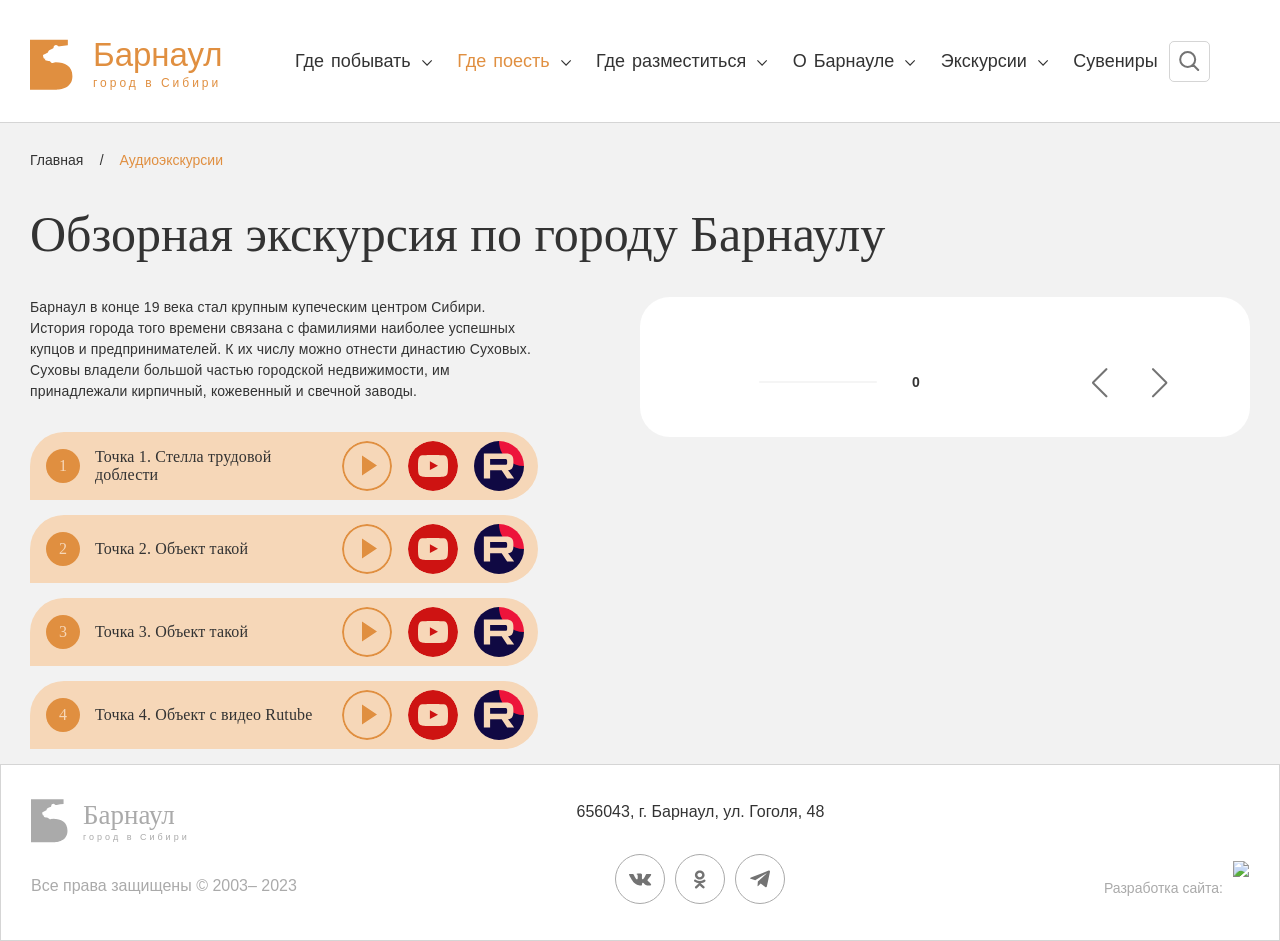
==== commit 5ecdd753: "fix images paths" ====
--- a/audio_tours.html
+++ b/audio_tours.html
@@ -451,17 +451,17 @@
 							<div class="swiper-wrapper">
 								<div class="swiper-slide">
 									<a href="#">
-										<img loading="lazy" src="/img/slider/slide_audio_1.jpg" alt="">
+										<img loading="lazy" src="/barnaul.layout/img/slider/slide_audio_1.jpg" alt="">
 									</a>
 								</div>
 								<div class="swiper-slide">
 									<a href="#">
-										<img loading="lazy" src="/img/slider/slide_audio_2.jpg" alt="">
+										<img loading="lazy" src="/barnaul.layout/img/slider/slide_audio_2.jpg" alt="">
 									</a>
 								</div>
 								<div class="swiper-slide">
 									<a href="#">
-										<img loading="lazy" src="/img/slider/slide3.png" alt="">
+										<img loading="lazy" src="/barnaul.layout/img/slider/slide3.png" alt="">
 									</a>
 								</div>
 							</div>
@@ -887,7 +887,7 @@
 			<div class="row is-grid event-dialog__grid">
 				<div class="cell-5 cell-12-m">
 					<div class="event-dialog__img">
-						<img src="/img/popup__img1.jpg" alt="">
+						<img src="/barnaul.layout/img/popup__img1.jpg" alt="">
 					</div>
 					<div class="event-dialog__ticket">
 						<div class="dialog__ticket_tizer">
@@ -949,13 +949,13 @@
 					<div class="swiper gallery-slider">
 						<div class="swiper-wrapper">
 							<div class="swiper-slide">
-								<img loading="lazy" src="/img/slider/gallery-slide1.png" alt="">
+								<img loading="lazy" src="/barnaul.layout/img/slider/gallery-slide1.png" alt="">
 							</div>
 							<div class="swiper-slide">
-								<img loading="lazy" src="/img/slider/gallery-slide2.png" alt="">
+								<img loading="lazy" src="/barnaul.layout/img/slider/gallery-slide2.png" alt="">
 							</div>
 							<div class="swiper-slide">
-								<img loading="lazy" src="/img/slider/gallery-slide1.png" alt="">
+								<img loading="lazy" src="/barnaul.layout/img/slider/gallery-slide1.png" alt="">
 							</div>
 						</div>
 						<div class="swiper-controls">
